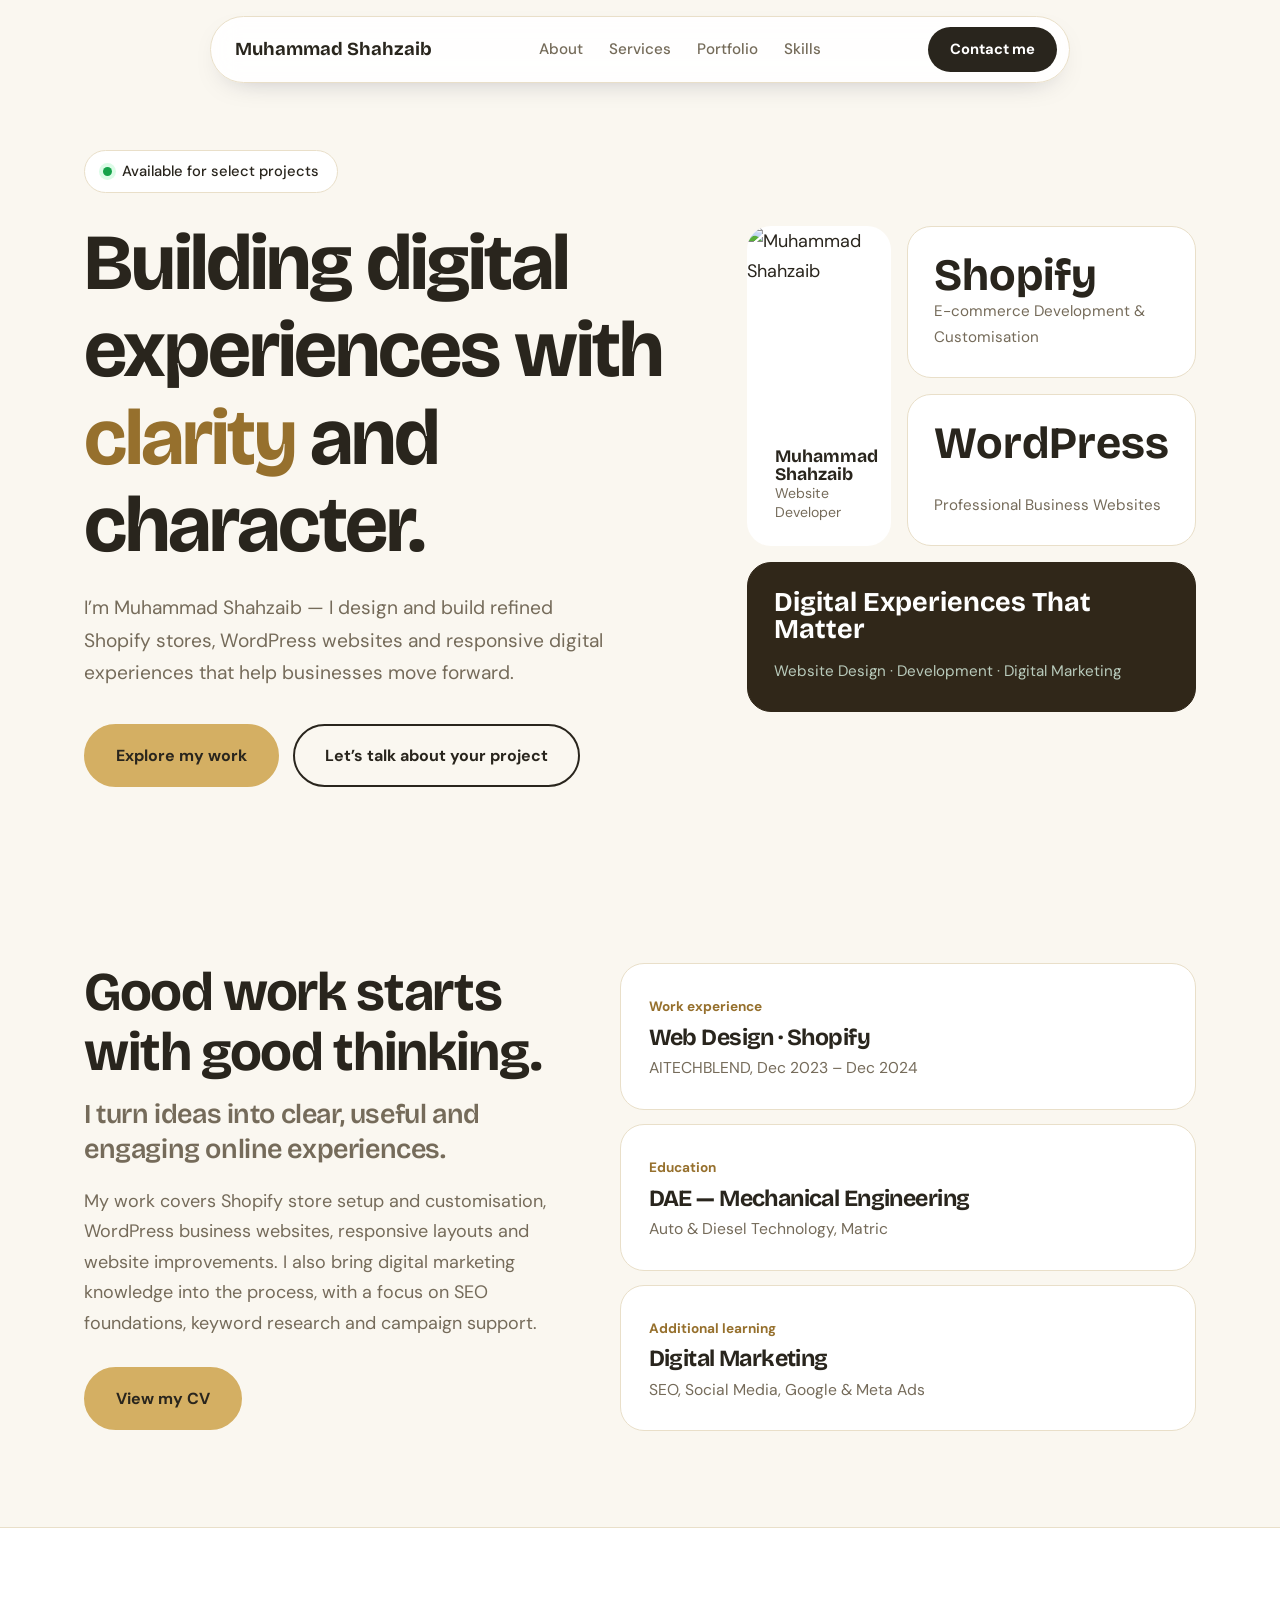
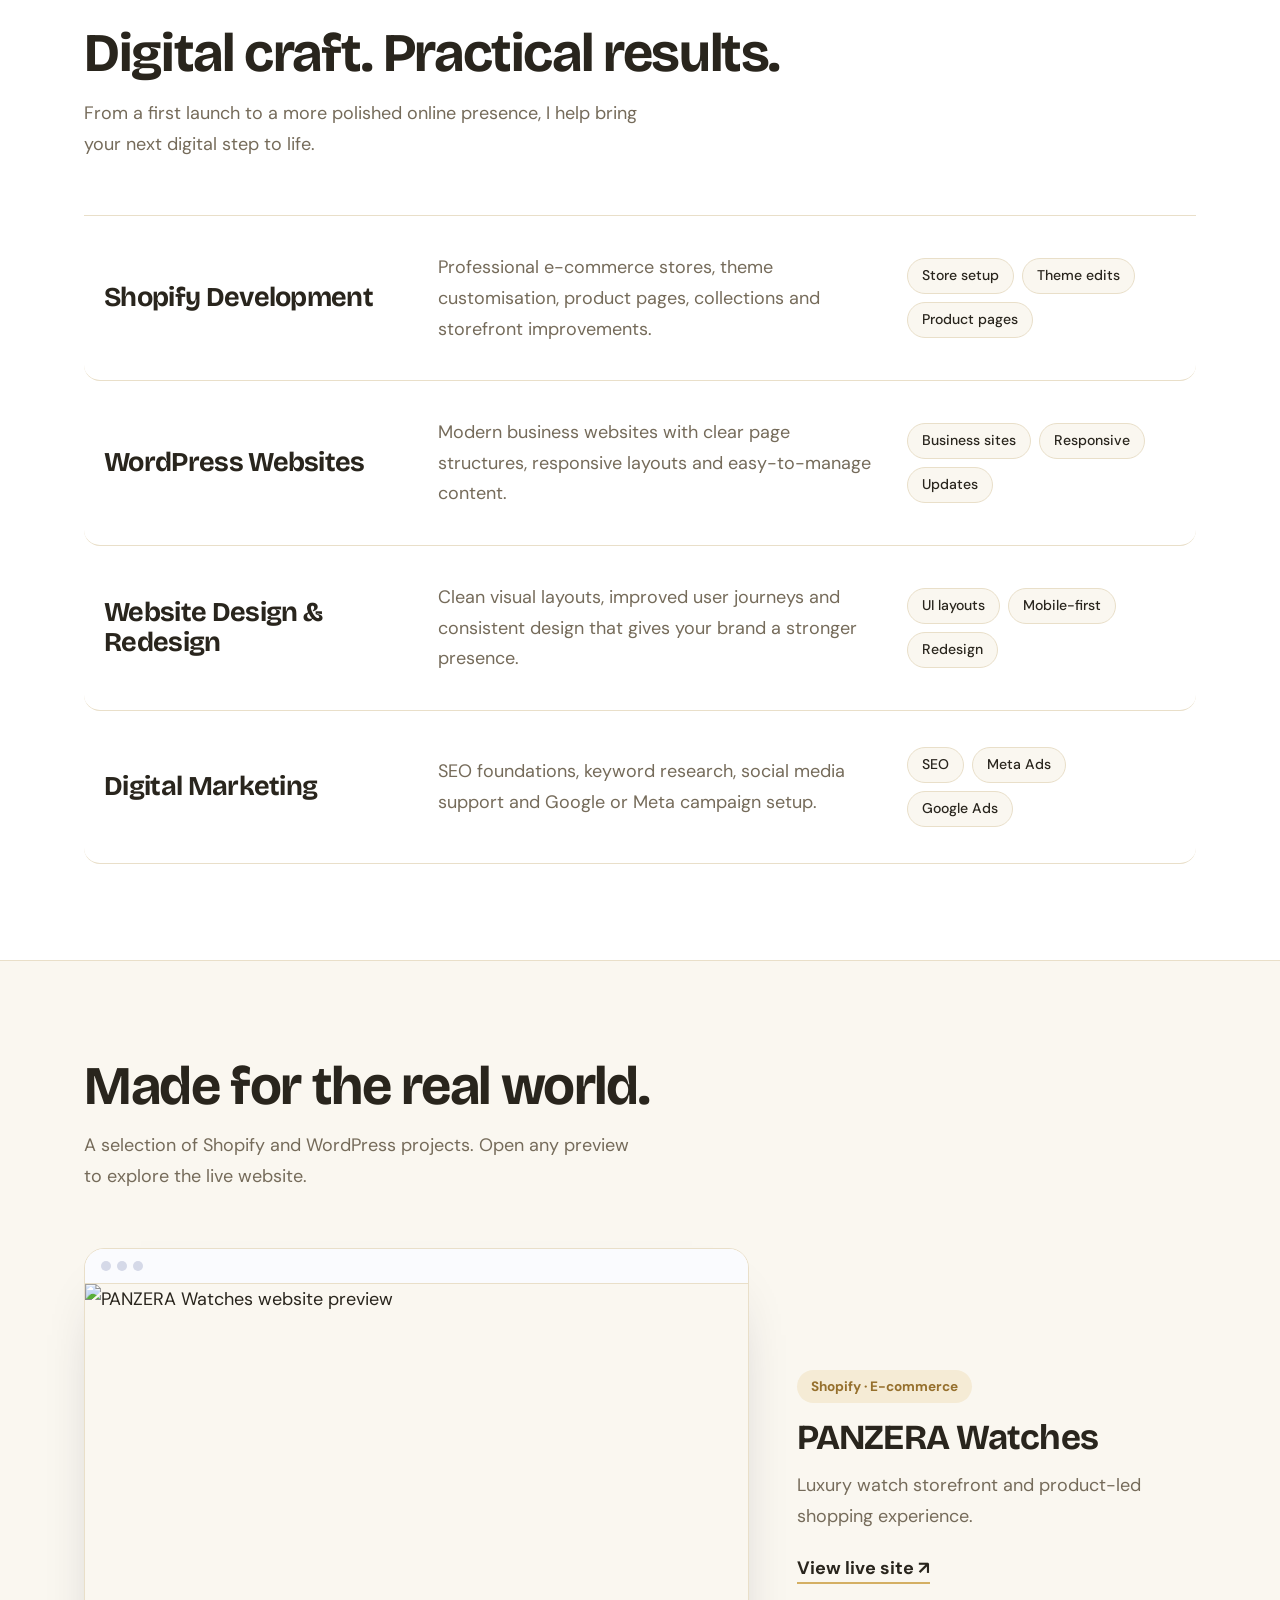
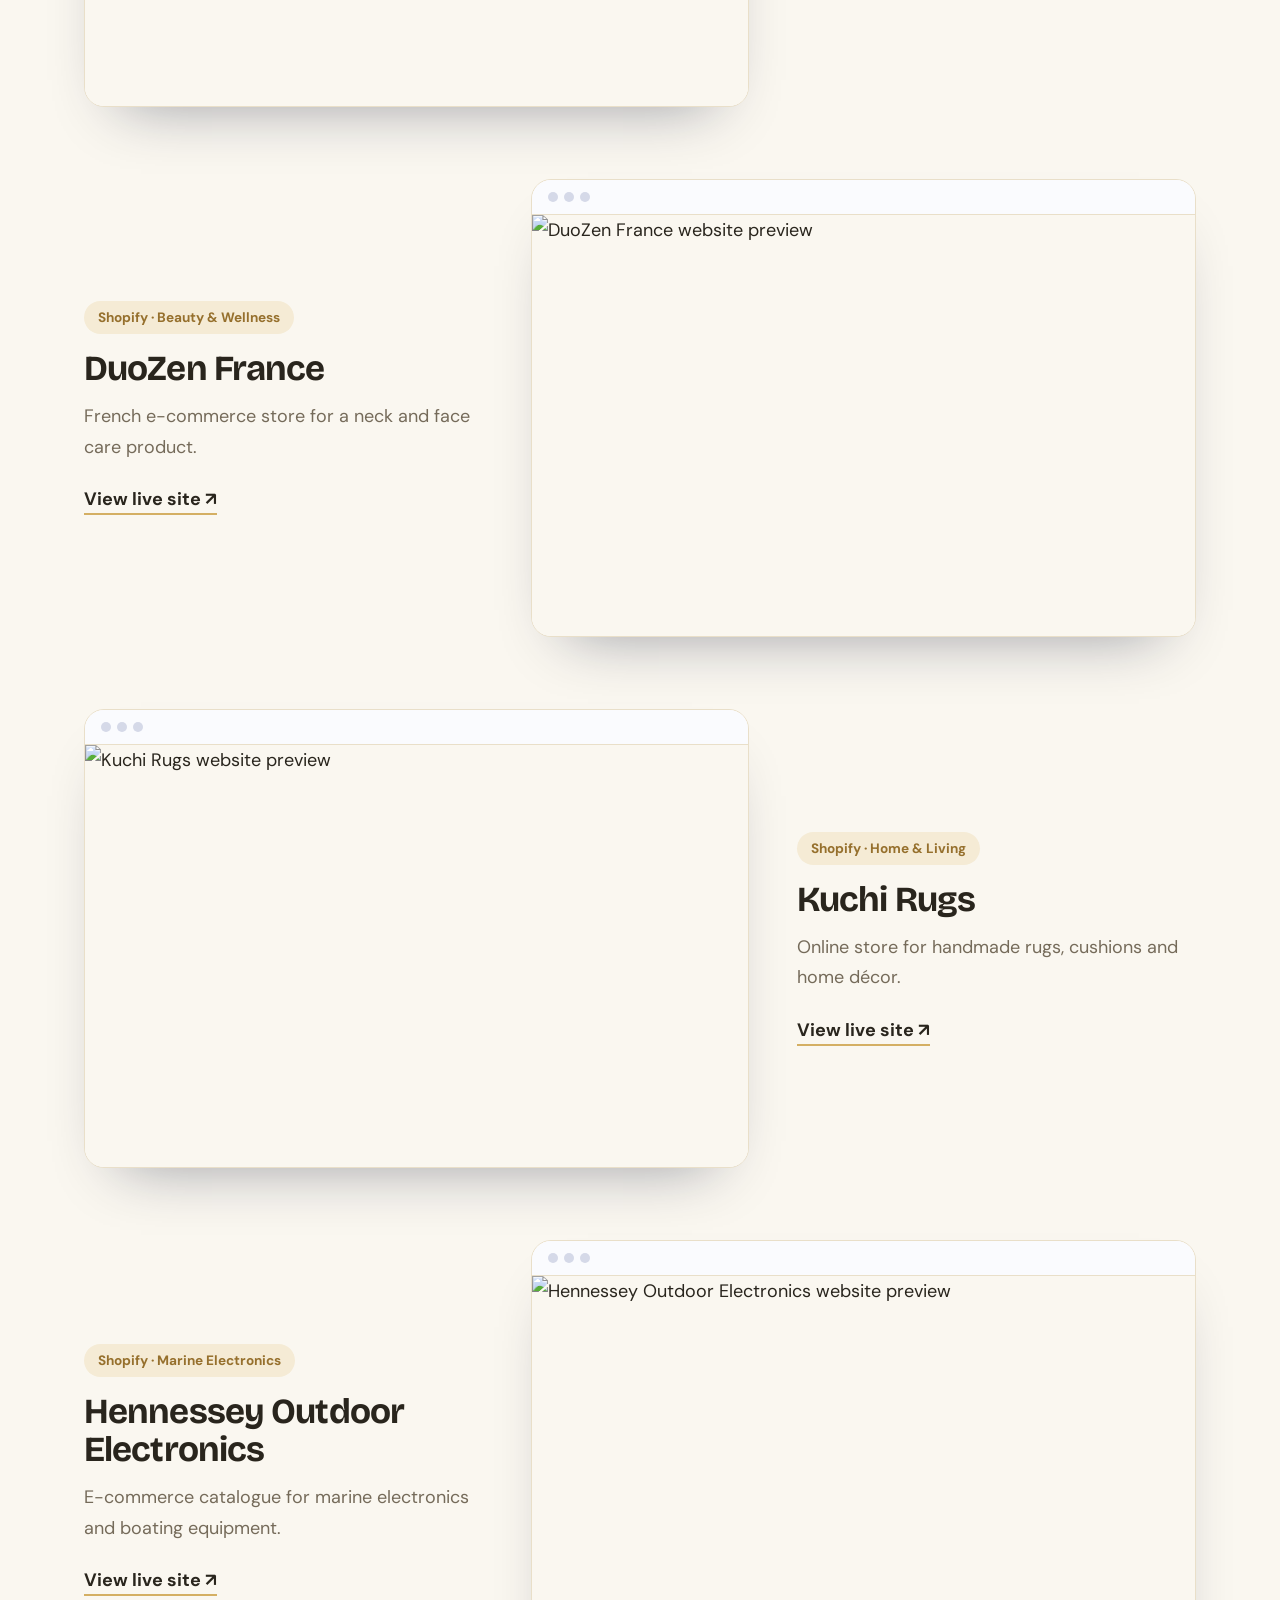
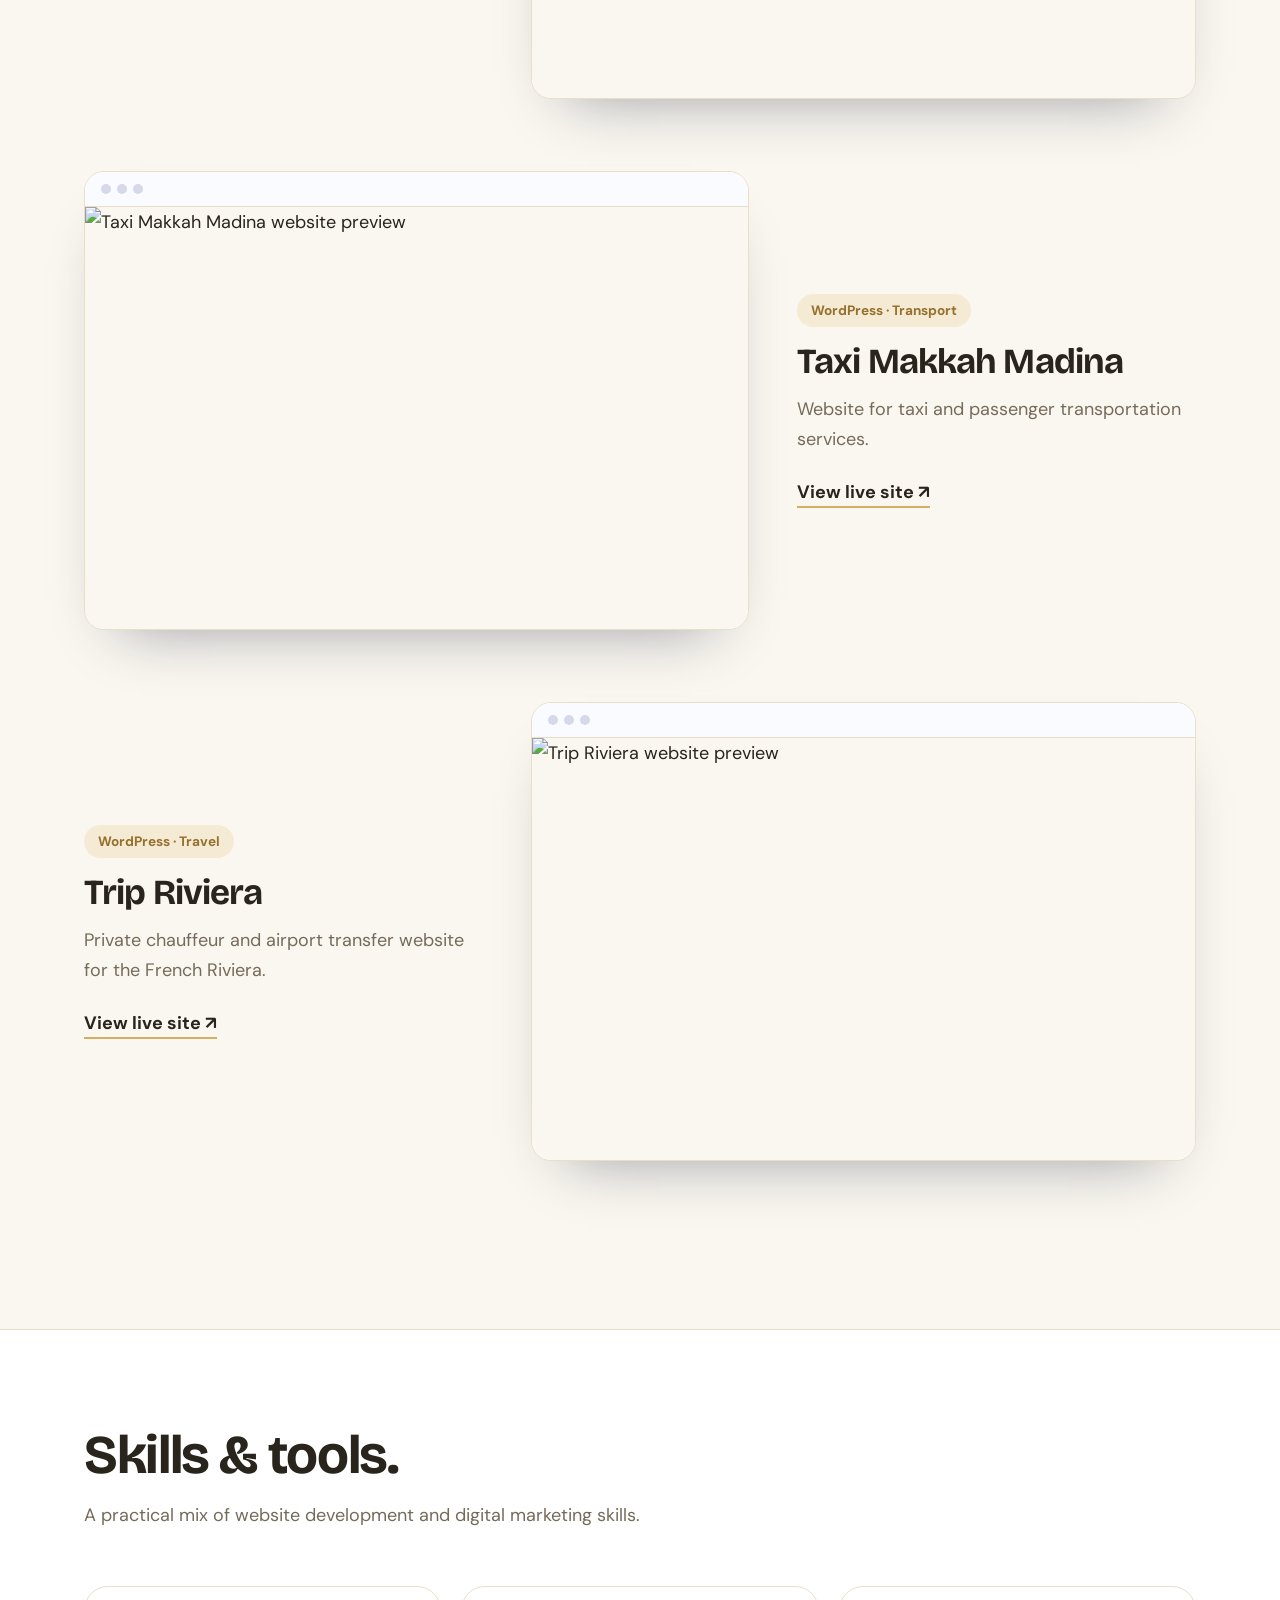
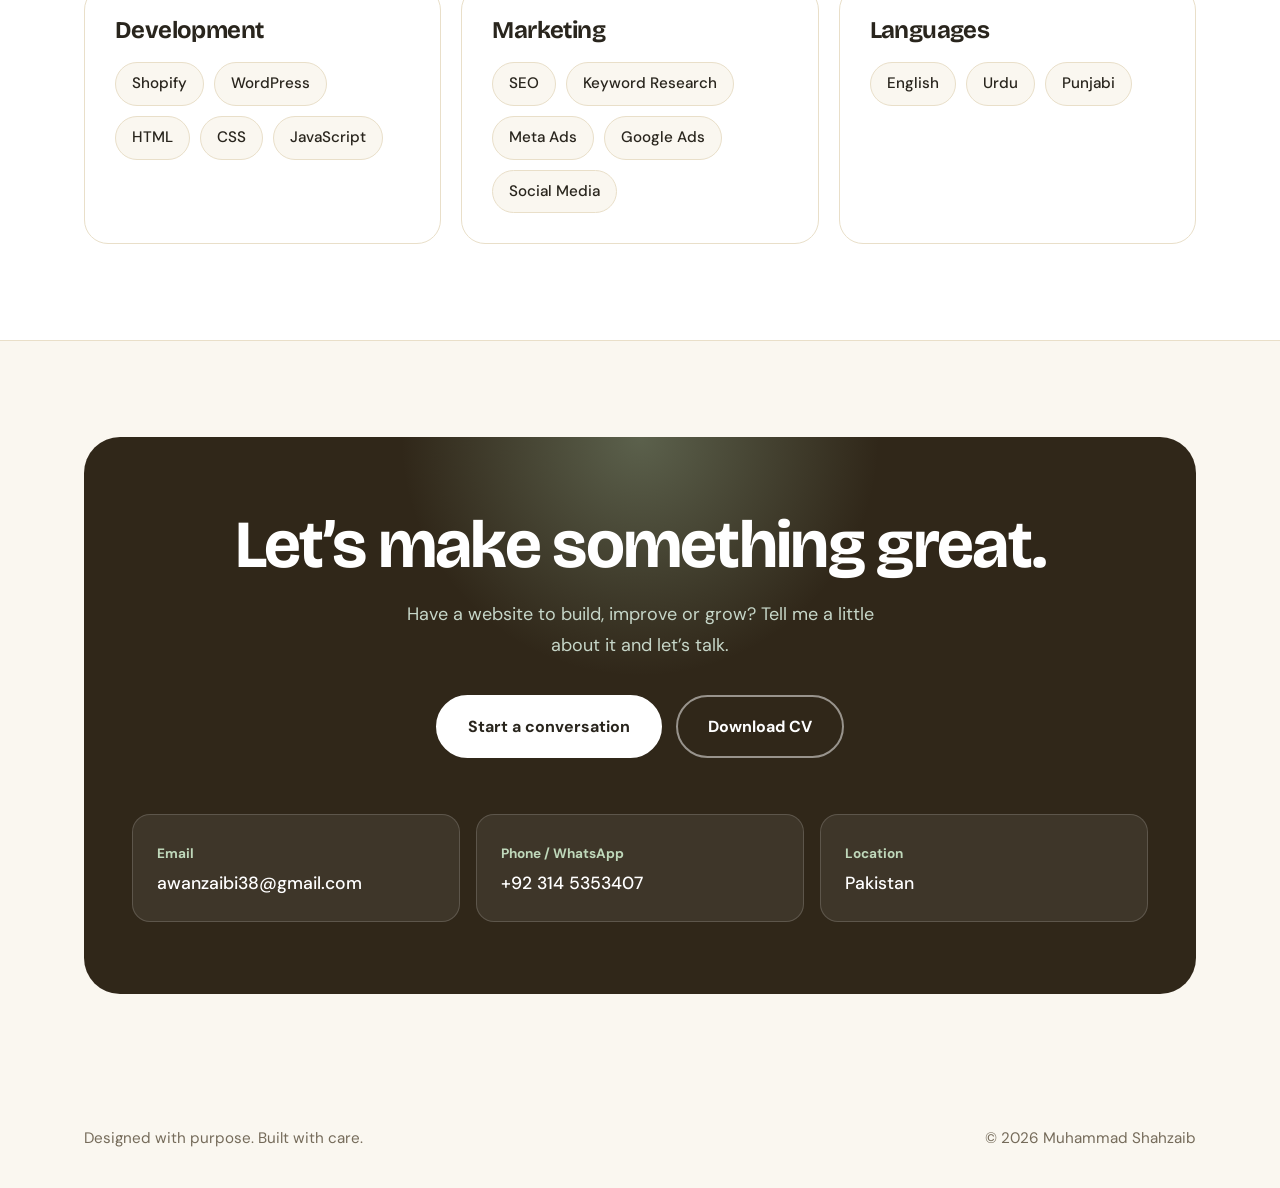
==== index.html @ 4f821adf "Update index.html" ====
<!DOCTYPE html>
<html lang="en">
<head>
<meta charset="utf-8">
<meta name="viewport" content="width=device-width, initial-scale=1">
<title>Muhammad Shahzaib | Website Developer &amp; Shopify Specialist</title>
<meta name="description" content="Muhammad Shahzaib — Website Developer specialising in Shopify, WordPress and digital experiences.">
<meta name="theme-color" content="#F2F5EF">
<link rel="preconnect" href="https://fonts.googleapis.com">
<link rel="preconnect" href="https://fonts.gstatic.com" crossorigin>
<link href="https://fonts.googleapis.com/css2?family=Bricolage+Grotesque:opsz,wght@12..96,500;12..96,600;12..96,700&family=DM+Sans:wght@400;500;700&display=swap" rel="stylesheet">
<style>
:root{
  --bg:#FAF7F0;
  --card:#FFFFFF;
  --ink:#29251D;
  --muted:#756B5A;
  --line:#E9DFC9;
  --accent:#D4AF63;
  --accent-ink:#96702D;
  --accent-soft:#F5EBD5;
  --dark:#302719;
  --head:'Bricolage Grotesque',system-ui,sans-serif;
  --body:'DM Sans',system-ui,-apple-system,'Segoe UI',sans-serif;
  --r:24px;
}
*{box-sizing:border-box;margin:0;padding:0}
html{scroll-behavior:smooth;scroll-padding-top:96px}
body{background:var(--bg);color:var(--ink);font-family:var(--body);font-size:18px;line-height:1.7;-webkit-font-smoothing:antialiased}
a{color:inherit;text-decoration:none}
ul{list-style:none}
:focus-visible{outline:3px solid var(--accent-ink);outline-offset:3px;border-radius:6px}
.wrap{max-width:1160px;margin:0 auto;padding:0 24px}
h1,h2,h3{font-family:var(--head);line-height:1.1;letter-spacing:-.025em;font-weight:700}
section{padding:96px 0}
.title{font-size:clamp(2.2rem,4.5vw,3.4rem);margin-bottom:14px}
.intro{color:var(--muted);max-width:560px;margin-bottom:56px}

/* floating nav */
header{position:fixed;top:16px;left:0;right:0;z-index:50;pointer-events:none}
nav{pointer-events:auto;max-width:860px;margin:0 auto 0;display:flex;align-items:center;justify-content:space-between;gap:16px;background:rgba(255,255,255,.88);backdrop-filter:blur(14px);border:1px solid var(--line);border-radius:99px;padding:10px 12px 10px 24px;box-shadow:0 10px 30px -18px rgba(14,19,48,.35);width:calc(100% - 32px)}
.logo{font-family:var(--head);font-weight:700;font-size:1.15rem}
.nl{display:flex;gap:26px;font-size:.95rem;font-weight:500;color:var(--muted)}
.nl a:hover{color:var(--accent-ink)}
.nb{background:var(--ink);color:#fff;padding:10px 22px;border-radius:99px;font-size:.92rem;font-weight:700;white-space:nowrap}
.nb:hover{background:var(--accent);color:var(--ink)}
@media(max-width:720px){.nl{display:none}}

/* buttons */
.btn{display:inline-block;padding:16px 30px;border-radius:99px;font-weight:700;font-size:1rem;transition:.25s;border:2px solid var(--ink)}
.btn.p{background:var(--accent);border-color:var(--accent);color:var(--ink)}
.btn.p:hover{background:var(--ink);border-color:var(--ink);color:#fff}
.btn.o:hover{background:var(--ink);color:#fff}
.btn.w{background:#fff;border-color:#fff;color:var(--ink)}
.btn.w:hover{background:var(--accent);border-color:var(--accent);color:var(--ink)}
.btn.ow{border-color:rgba(255,255,255,.5);color:#fff}
.btn.ow:hover{background:#fff;color:var(--ink)}
.row{display:flex;gap:14px;flex-wrap:wrap}

/* hero */
.hero{padding:150px 0 80px}
.hg{display:grid;grid-template-columns:1.15fr .85fr;gap:56px;align-items:center}
.badge{display:inline-flex;align-items:center;gap:10px;background:var(--card);border:1px solid var(--line);border-radius:99px;padding:8px 18px;font-size:.92rem;font-weight:500;margin-bottom:26px}
.badge i{width:9px;height:9px;border-radius:50%;background:#16A34A;box-shadow:0 0 0 4px #DCFCE7}
h1{font-size:clamp(2.8rem,6.2vw,5rem);margin-bottom:24px}
h1 span{color:var(--accent-ink)}
.lead{font-size:1.2rem;color:var(--muted);max-width:540px;margin-bottom:34px}
.bento{display:grid;grid-template-columns:1fr 1fr;grid-auto-rows:minmax(150px,auto);gap:16px}
.tile{border-radius:var(--r);padding:26px;display:flex;flex-direction:column;justify-content:space-between;background:var(--card);border:1px solid var(--line)}
.tile b{font-family:var(--head);font-size:2.8rem;line-height:1}
.tile span{font-size:.95rem;color:var(--muted)}
.tile.a{grid-row:span 2;padding:0;position:relative;overflow:hidden;border:0;min-height:320px}
.tile.a img{position:absolute;inset:0;width:100%;height:100%;object-fit:cover;object-position:50% 25%}
.tile.a figcaption{position:absolute;left:12px;right:12px;bottom:12px;background:rgba(255,255,255,.92);backdrop-filter:blur(8px);border-radius:16px;padding:12px 16px;font-size:.88rem;color:var(--muted);line-height:1.35}
.tile.a figcaption b{display:block;font-size:1.1rem;color:var(--ink)}
.tile.d{background:var(--dark);color:#fff;border-color:var(--dark)}
.tile.d span{color:#B9CBBC}
.tile.d b{font-size:1.7rem}
@media(max-width:920px){.hg{grid-template-columns:1fr}}

/* about */
.ag{display:grid;grid-template-columns:.9fr 1.1fr;gap:64px;align-items:start}
.ag .sticky{position:sticky;top:110px}
.big{font-family:var(--head);font-size:1.7rem;line-height:1.3;font-weight:600;letter-spacing:-.015em;margin-bottom:18px}
.ag p{color:var(--muted)}
.info{display:grid;gap:14px}
.ic{background:var(--card);border:1px solid var(--line);border-radius:var(--r);padding:26px 28px}
.ic small{font-weight:700;color:var(--accent-ink);font-size:.85rem}
.ic h3{font-size:1.45rem;margin:4px 0 2px}
.ic span{color:var(--muted);font-size:.98rem}
@media(max-width:900px){.ag{grid-template-columns:1fr;gap:36px}.ag .sticky{position:static}}

/* services */
.svcs{background:var(--card);border-block:1px solid var(--line)}
.sl{border-top:1px solid var(--line)}
.sr{display:grid;grid-template-columns:.9fr 1.3fr .8fr;gap:32px;align-items:center;padding:36px 20px;border-bottom:1px solid var(--line);transition:background .25s;border-radius:16px}
.sr:hover{background:var(--accent-soft)}
.sr h3{font-size:1.7rem}
.sr p{color:var(--muted)}
.tags{display:flex;flex-wrap:wrap;gap:8px}
.tags li,.pills li{background:var(--bg);border:1px solid var(--line);border-radius:99px;padding:5px 14px;font-size:.88rem;font-weight:500}
.sr:hover .tags li{background:#fff}
@media(max-width:860px){.sr{grid-template-columns:1fr;gap:12px;padding:28px 12px}}

/* work */
.pj{display:grid;grid-template-columns:1.25fr .75fr;gap:48px;align-items:center;margin-bottom:72px}
.pj:nth-child(even){grid-template-columns:.75fr 1.25fr}
.pj:nth-child(even) .shot{order:2}
.shot{display:block;background:var(--card);border:1px solid var(--line);border-radius:20px;overflow:hidden;box-shadow:0 30px 60px -36px rgba(14,19,48,.45);transition:transform .35s}
.shot:hover{transform:translateY(-6px)}
.bar{display:flex;gap:6px;padding:12px 16px;border-bottom:1px solid var(--line);background:#FAFBFE}
.bar i{width:10px;height:10px;border-radius:50%;background:#D5D9E8}
.shot img{display:block;width:100%;aspect-ratio:11/7;object-fit:cover;background:var(--bg)}
.kind{display:inline-block;background:var(--accent-soft);color:var(--accent-ink);font-weight:700;font-size:.85rem;border-radius:99px;padding:5px 14px;margin-bottom:16px}
.pj h3{font-size:2.2rem;margin-bottom:12px}
.pj p{color:var(--muted);margin-bottom:22px}
.lnk{font-weight:700;border-bottom:2px solid var(--accent);padding-bottom:2px}
.lnk:hover{color:var(--accent-ink)}
@media(max-width:860px){.pj,.pj:nth-child(even){grid-template-columns:1fr;gap:24px;margin-bottom:56px}.pj:nth-child(even) .shot{order:0}}

/* toolkit */
.tk{display:grid;grid-template-columns:repeat(3,1fr);gap:20px}
.tb{background:var(--card);border:1px solid var(--line);border-radius:var(--r);padding:30px}
.tb h3{font-size:1.5rem;margin-bottom:18px}
.pills{display:flex;flex-wrap:wrap;gap:10px}
.pills li{font-size:.95rem;padding:8px 16px}
@media(max-width:820px){.tk{grid-template-columns:1fr}}

/* contact */
.ct{background:var(--dark);color:#fff;border-radius:36px;padding:72px 48px;text-align:center;position:relative;overflow:hidden}
.ct::before{content:"";position:absolute;width:520px;height:520px;border-radius:50%;background:radial-gradient(circle,rgba(157,184,153,.40),transparent 65%);top:-260px;left:50%;transform:translateX(-50%);pointer-events:none}
.ct>*{position:relative}
.ct h2{font-size:clamp(2.4rem,5.4vw,4.2rem);margin-bottom:16px}
.ct p{color:#C6D6C8;max-width:480px;margin:0 auto 34px}
.ct .row{justify-content:center}
.cg{display:grid;grid-template-columns:repeat(3,1fr);gap:16px;margin-top:56px;text-align:left}
.cb{background:rgba(255,255,255,.07);border:1px solid rgba(255,255,255,.16);border-radius:18px;padding:22px 24px}
a.cb:hover{background:rgba(255,255,255,.14)}
.cb small{color:#BFD8BA;font-weight:700;font-size:.85rem}
.cb div{font-size:1.1rem;font-weight:500;word-break:break-word;margin-top:2px}
@media(max-width:820px){.cg{grid-template-columns:1fr}.ct{padding:56px 24px}}
footer{padding:36px 0;color:var(--muted);font-size:.95rem}
footer .wrap{display:flex;justify-content:space-between;flex-wrap:wrap;gap:8px}
@media(prefers-reduced-motion:reduce){*{transition:none!important}html{scroll-behavior:auto}}
</style>
</head>
<body>

<header><nav>
  <a href="#home" class="logo">Muhammad Shahzaib</a>
  <div class="nl"><a href="#about">About</a><a href="#services">Services</a><a href="#work">Portfolio</a><a href="#toolkit">Skills</a></div>
  <a class="nb" href="#contact">Contact me</a>
</nav></header>

<main id="home">
<section class="hero"><div class="wrap"><div class="hg">
  <div>
    <div class="badge"><i></i>Available for select projects</div>
    <h1>Building digital experiences with <span>clarity</span> and character.</h1>
    <p class="lead">I’m Muhammad Shahzaib — I design and build refined Shopify stores, WordPress websites and responsive digital experiences that help businesses move forward.</p>
    <div class="row"><a class="btn p" href="#work">Explore my work</a><a class="btn o" href="#contact">Let’s talk about your project</a></div>
  </div>
  <div class="bento" aria-label="Professional profile">
  <figure class="tile a">
    <!-- Your profile photo -->
    <img alt="Muhammad Shahzaib" src="[data-uri]">
    <figcaption>
      <b>Muhammad Shahzaib</b>
      Website Developer
    </figcaption>
  </figure>

  <div class="tile">
    <b>Shopify</b>
    <span>E-commerce Development & Customisation</span>
  </div>

  <div class="tile">
    <b>WordPress</b>
    <span>Professional Business Websites</span>
  </div>

  <div class="tile d" style="grid-column:span 2">
    <b>Digital Experiences That Matter</b>
    <span>Website Design · Development · Digital Marketing</span>
  </div>
</div>
</div></div></section>

<section id="about"><div class="wrap"><div class="ag">
  <div class="sticky">
    <h2 class="title">Good work starts with good thinking.</h2>
    <p class="big">I turn ideas into clear, useful and engaging online experiences.</p>
    <p>My work covers Shopify store setup and customisation, WordPress business websites, responsive layouts and website improvements. I also bring digital marketing knowledge into the process, with a focus on SEO foundations, keyword research and campaign support.</p>
    <div class="row" style="margin-top:28px"><a class="btn p" href="assets/Shahzaib-CV.pdf">View my CV</a></div>
  </div>
  <div class="info">
    <div class="ic"><small>Work experience</small><h3>Web Design · Shopify</h3><span>AITECHBLEND, Dec 2023 – Dec 2024</span></div>
    <div class="ic"><small>Education</small><h3>DAE — Mechanical Engineering</h3><span>Auto &amp; Diesel Technology, Matric</span></div>
    <div class="ic"><small>Additional learning</small><h3>Digital Marketing</h3><span>SEO, Social Media, Google &amp; Meta Ads</span></div>
  </div>
</div></div></section>

<section id="services" class="svcs"><div class="wrap">
  <h2 class="title">Digital craft. Practical results.</h2>
  <p class="intro">From a first launch to a more polished online presence, I help bring your next digital step to life.</p>
  <div class="sl">
    <div class="sr"><h3>Shopify Development</h3><p>Professional e-commerce stores, theme customisation, product pages, collections and storefront improvements.</p><ul class="tags"><li>Store setup</li><li>Theme edits</li><li>Product pages</li></ul></div>
    <div class="sr"><h3>WordPress Websites</h3><p>Modern business websites with clear page structures, responsive layouts and easy-to-manage content.</p><ul class="tags"><li>Business sites</li><li>Responsive</li><li>Updates</li></ul></div>
    <div class="sr"><h3>Website Design &amp; Redesign</h3><p>Clean visual layouts, improved user journeys and consistent design that gives your brand a stronger presence.</p><ul class="tags"><li>UI layouts</li><li>Mobile-first</li><li>Redesign</li></ul></div>
    <div class="sr"><h3>Digital Marketing</h3><p>SEO foundations, keyword research, social media support and Google or Meta campaign setup.</p><ul class="tags"><li>SEO</li><li>Meta Ads</li><li>Google Ads</li></ul></div>
  </div>
</div></section>

<section id="work"><div class="wrap">
  <h2 class="title">Made for the real world.</h2>
  <p class="intro">A selection of Shopify and WordPress projects. Open any preview to explore the live website.</p>

  <article class="pj"><a class="shot" href="https://panzerawatches.com/" target="_blank" rel="noopener"><div class="bar"><i></i><i></i><i></i></div><img loading="lazy" alt="PANZERA Watches website preview" src="https://image.thum.io/get/width/1100/crop/700/noanimate/https://panzerawatches.com/"></a>
    <div><span class="kind">Shopify · E-commerce</span><h3>PANZERA Watches</h3><p>Luxury watch storefront and product-led shopping experience.</p><a class="lnk" href="https://panzerawatches.com/" target="_blank" rel="noopener">View live site ↗</a></div></article>

  <article class="pj"><a class="shot" href="https://duozen-france.com/" target="_blank" rel="noopener"><div class="bar"><i></i><i></i><i></i></div><img loading="lazy" alt="DuoZen France website preview" src="https://image.thum.io/get/width/1100/crop/700/noanimate/https://duozen-france.com/"></a>
    <div><span class="kind">Shopify · Beauty &amp; Wellness</span><h3>DuoZen France</h3><p>French e-commerce store for a neck and face care product.</p><a class="lnk" href="https://duozen-france.com/" target="_blank" rel="noopener">View live site ↗</a></div></article>

  <article class="pj"><a class="shot" href="https://www.kuchirugs.com.au/" target="_blank" rel="noopener"><div class="bar"><i></i><i></i><i></i></div><img loading="lazy" alt="Kuchi Rugs website preview" src="https://image.thum.io/get/width/1100/crop/700/noanimate/https://www.kuchirugs.com.au/"></a>
    <div><span class="kind">Shopify · Home &amp; Living</span><h3>Kuchi Rugs</h3><p>Online store for handmade rugs, cushions and home décor.</p><a class="lnk" href="https://www.kuchirugs.com.au/" target="_blank" rel="noopener">View live site ↗</a></div></article>

  <article class="pj"><a class="shot" href="https://hennesseyoutdoorelectronics.com/" target="_blank" rel="noopener"><div class="bar"><i></i><i></i><i></i></div><img loading="lazy" alt="Hennessey Outdoor Electronics website preview" src="https://image.thum.io/get/width/1100/crop/700/noanimate/https://hennesseyoutdoorelectronics.com/"></a>
    <div><span class="kind">Shopify · Marine Electronics</span><h3>Hennessey Outdoor Electronics</h3><p>E-commerce catalogue for marine electronics and boating equipment.</p><a class="lnk" href="https://hennesseyoutdoorelectronics.com/" target="_blank" rel="noopener">View live site ↗</a></div></article>

  <article class="pj"><a class="shot" href="https://taximakkahmadina.com/" target="_blank" rel="noopener"><div class="bar"><i></i><i></i><i></i></div><img loading="lazy" alt="Taxi Makkah Madina website preview" src="https://image.thum.io/get/width/1100/crop/700/noanimate/https://taximakkahmadina.com/"></a>
    <div><span class="kind">WordPress · Transport</span><h3>Taxi Makkah Madina</h3><p>Website for taxi and passenger transportation services.</p><a class="lnk" href="https://taximakkahmadina.com/" target="_blank" rel="noopener">View live site ↗</a></div></article>

  <article class="pj"><a class="shot" href="https://tripriviera.com/" target="_blank" rel="noopener"><div class="bar"><i></i><i></i><i></i></div><img loading="lazy" alt="Trip Riviera website preview" src="https://image.thum.io/get/width/1100/crop/700/noanimate/https://tripriviera.com/"></a>
    <div><span class="kind">WordPress · Travel</span><h3>Trip Riviera</h3><p>Private chauffeur and airport transfer website for the French Riviera.</p><a class="lnk" href="https://tripriviera.com/" target="_blank" rel="noopener">View live site ↗</a></div></article>
</div></section>

<section id="toolkit" class="svcs"><div class="wrap">
  <h2 class="title">Skills &amp; tools.</h2>
  <p class="intro">A practical mix of website development and digital marketing skills.</p>
  <div class="tk">
    <div class="tb"><h3>Development</h3><ul class="pills"><li>Shopify</li><li>WordPress</li><li>HTML</li><li>CSS</li><li>JavaScript</li></ul></div>
    <div class="tb"><h3>Marketing</h3><ul class="pills"><li>SEO</li><li>Keyword Research</li><li>Meta Ads</li><li>Google Ads</li><li>Social Media</li></ul></div>
    <div class="tb"><h3>Languages</h3><ul class="pills"><li>English</li><li>Urdu</li><li>Punjabi</li></ul></div>
  </div>
</div></section>

<section id="contact"><div class="wrap"><div class="ct">
  <h2>Let’s make something great.</h2>
  <p>Have a website to build, improve or grow? Tell me a little about it and let’s talk.</p>
  <div class="row"><a class="btn w" href="mailto:awanzaibi38@gmail.com?subject=Website%20Project%20Inquiry">Start a conversation</a><a class="btn ow" href="assets/Shahzaib-CV.pdf">Download CV</a></div>
  <div class="cg">
    <a class="cb" href="mailto:awanzaibi38@gmail.com"><small>Email</small><div>awanzaibi38@gmail.com</div></a>
    <a class="cb" href="https://wa.me/923145353407" target="_blank" rel="noopener"><small>Phone / WhatsApp</small><div>+92 314 5353407</div></a>
    <div class="cb"><small>Location</small><div>Pakistan</div></div>
  </div>
</div></div></section>
</main>

<footer><div class="wrap"><span>Designed with purpose. Built with care.</span><span>© <span id="y">2026</span> Muhammad Shahzaib</span></div></footer>
<script>document.getElementById('y').textContent=new Date().getFullYear();</script>
</body>
</html>
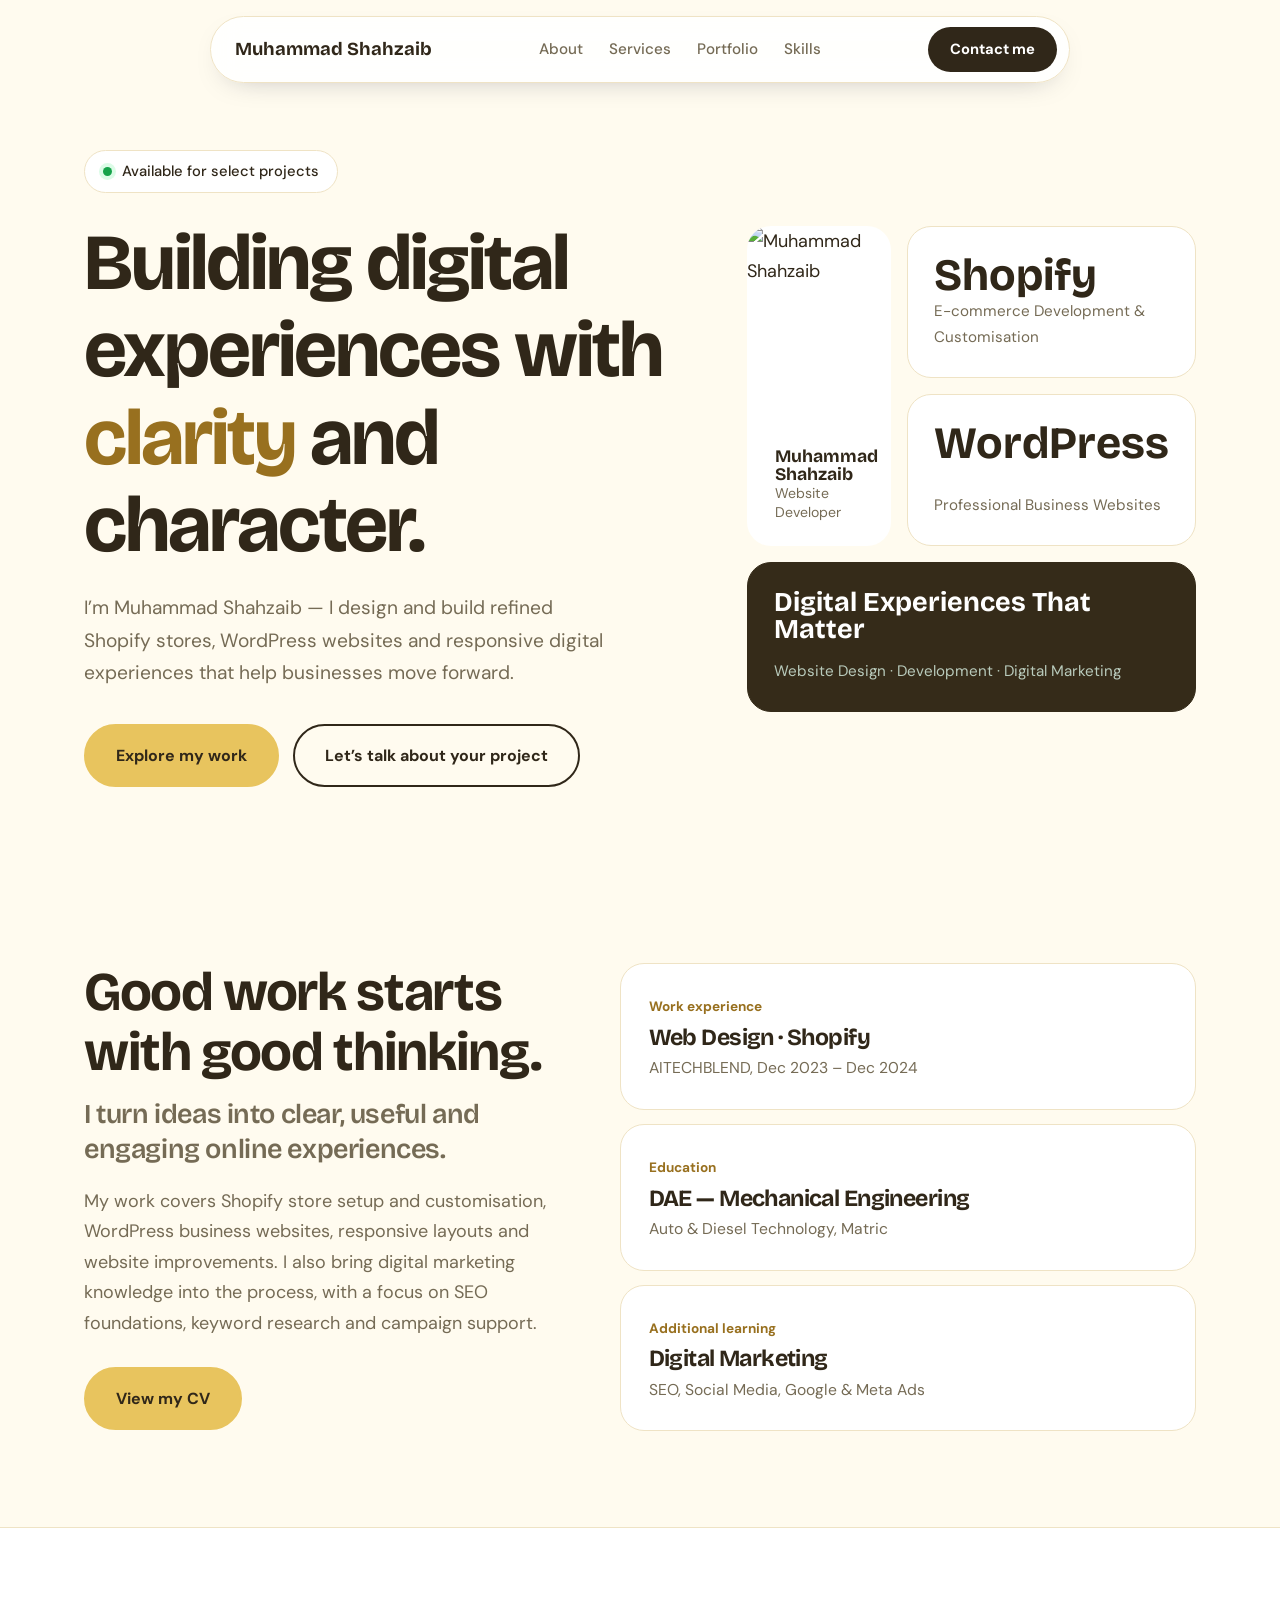
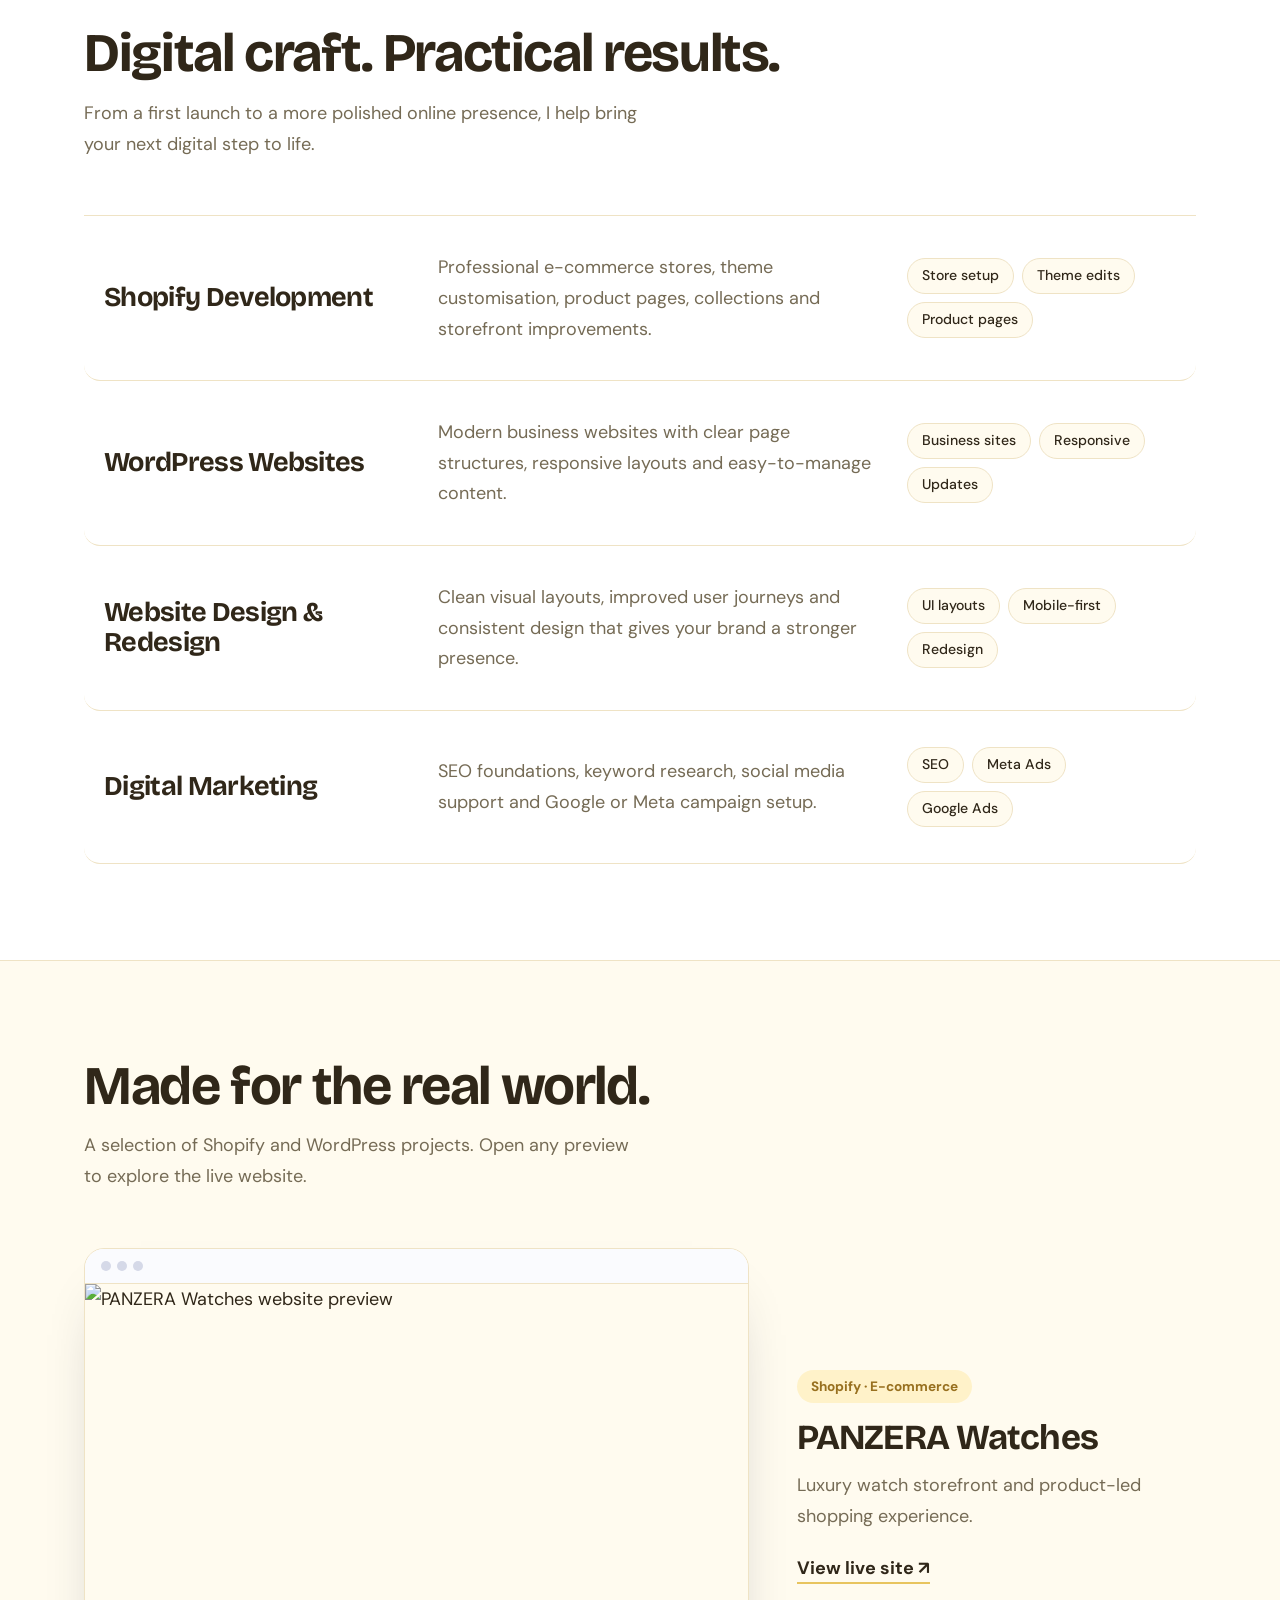
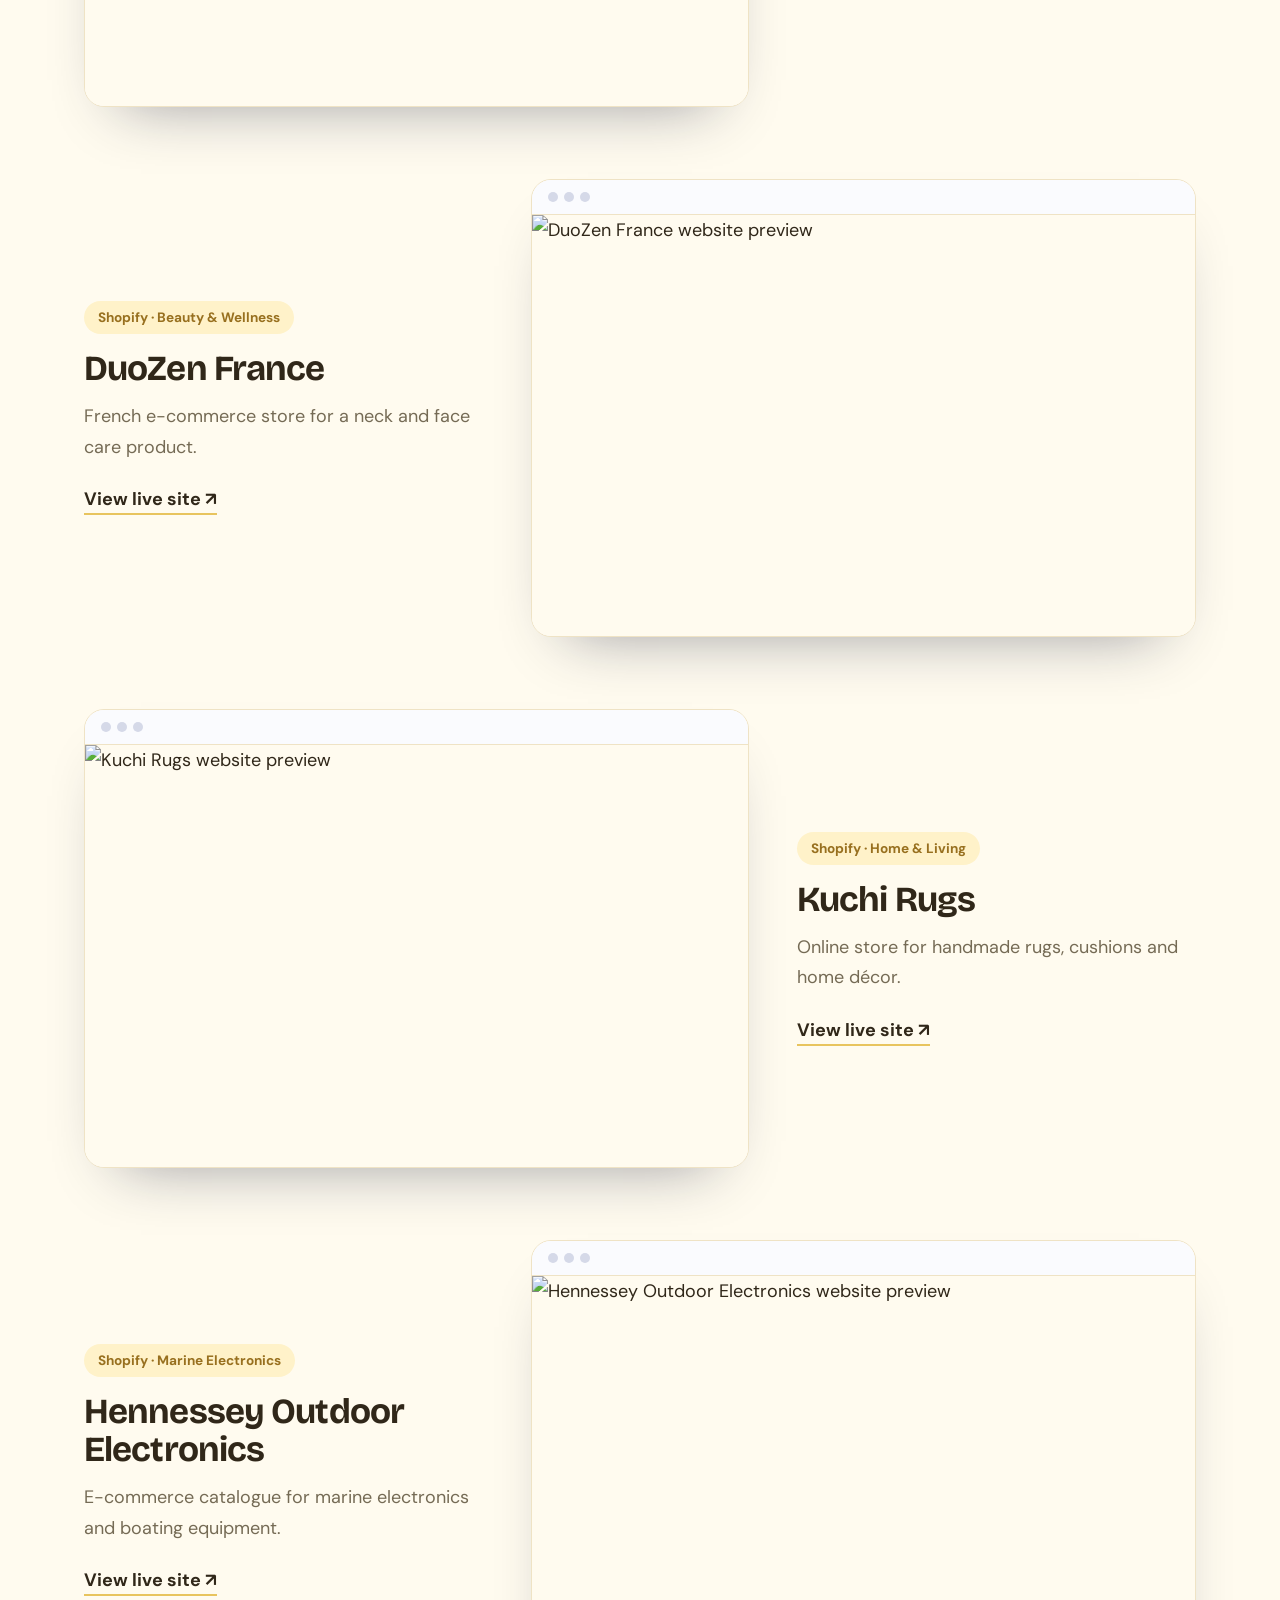
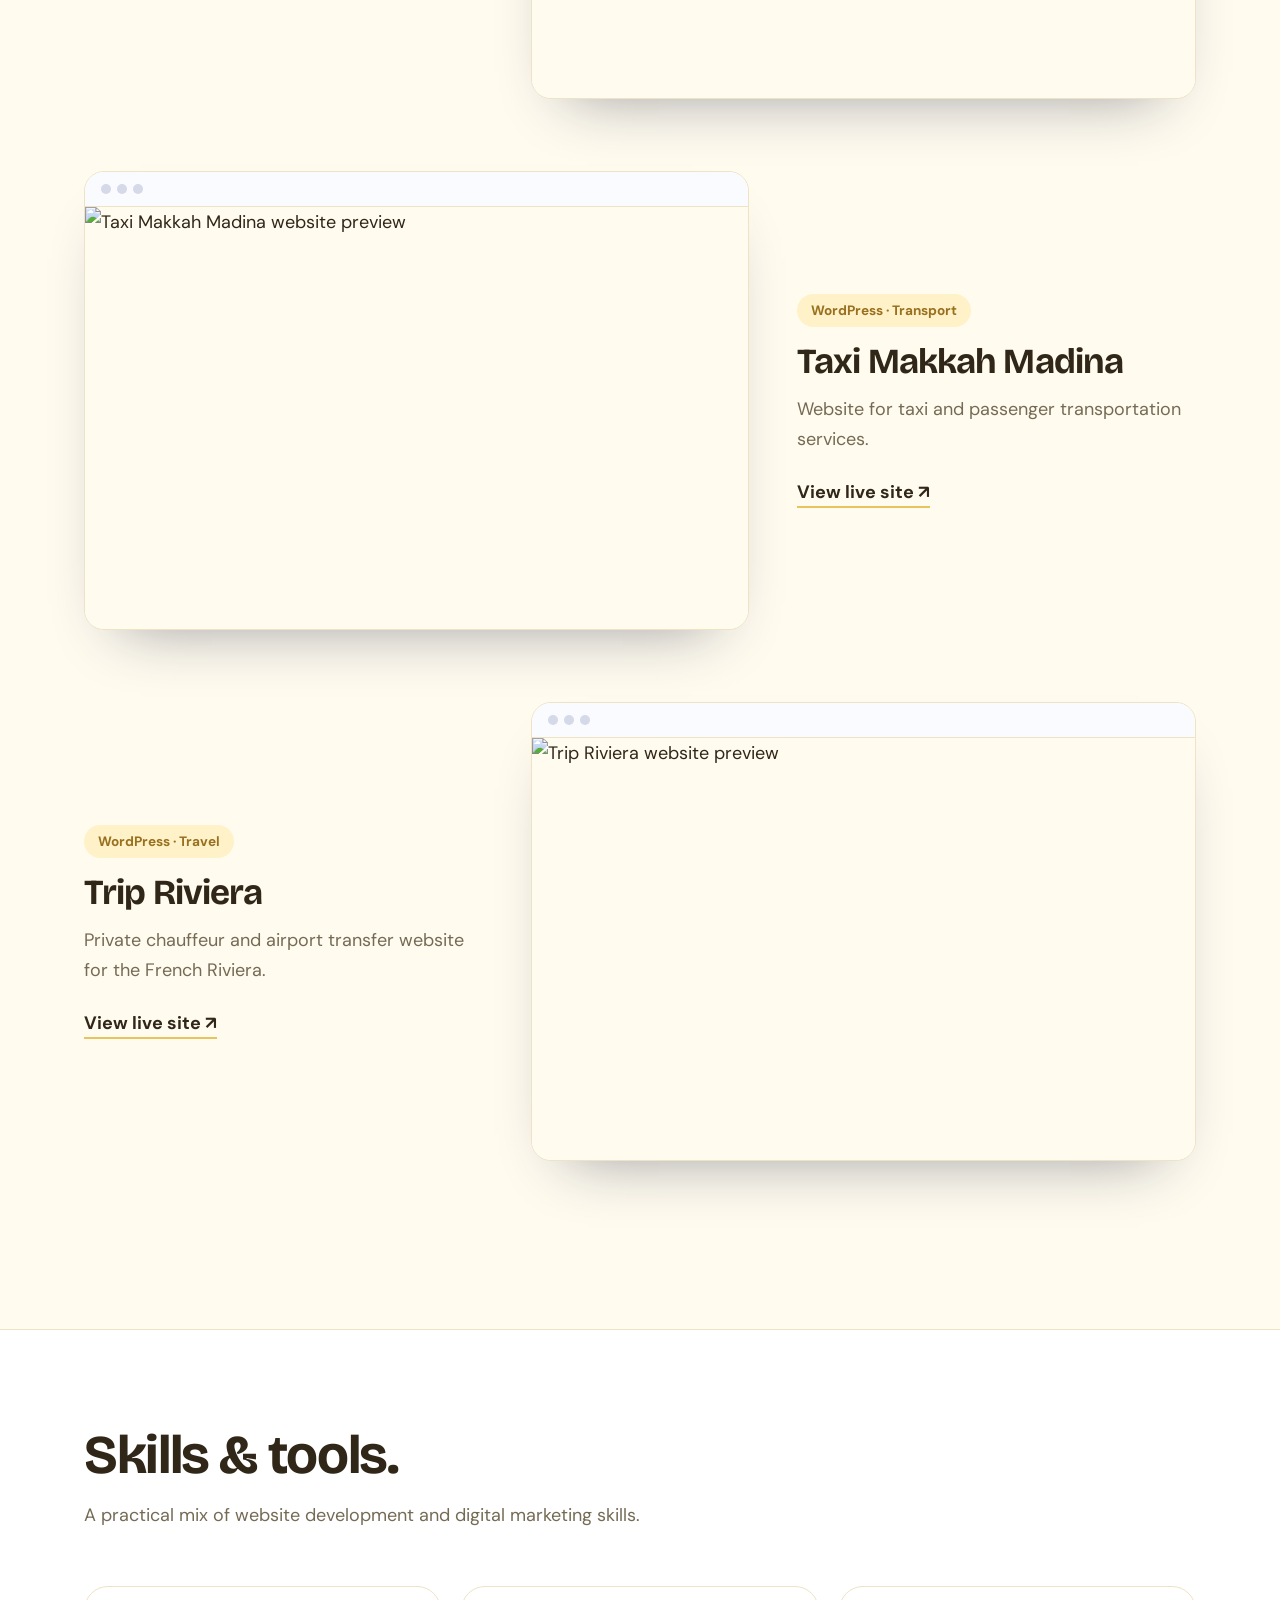
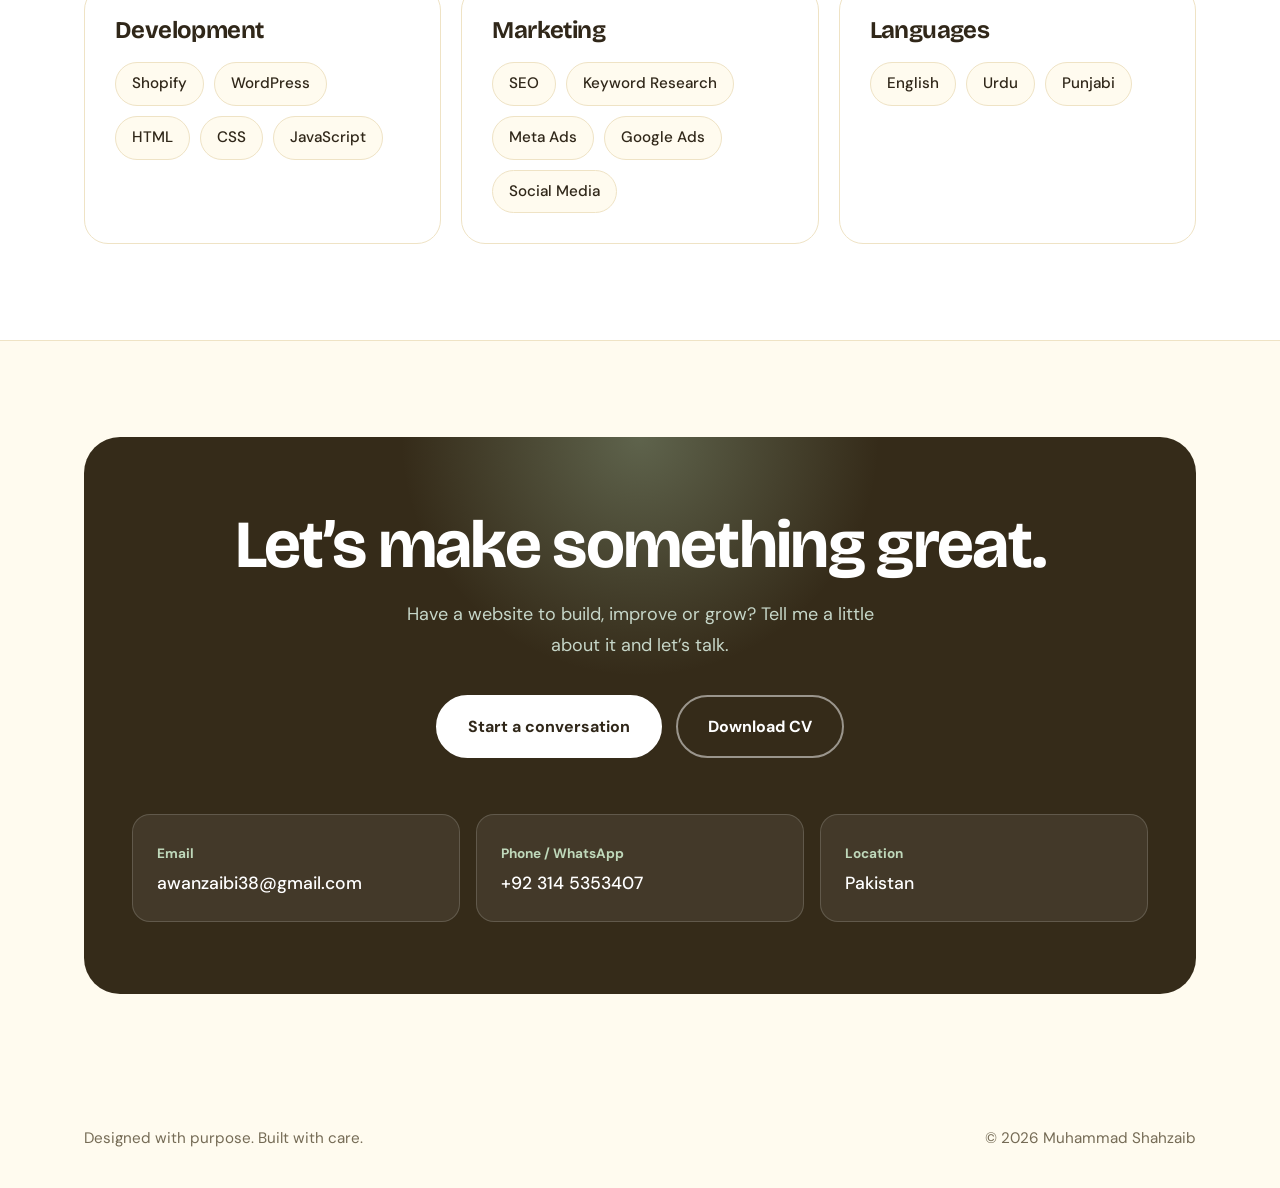
==== commit 465d4f76: "Update index.html" ====
--- a/index.html
+++ b/index.html
@@ -11,15 +11,15 @@
 <link href="https://fonts.googleapis.com/css2?family=Bricolage+Grotesque:opsz,wght@12..96,500;12..96,600;12..96,700&family=DM+Sans:wght@400;500;700&display=swap" rel="stylesheet">
 <style>
 :root{
-  --bg:#FAF7F0;
+  --bg:#FFFBEF;
   --card:#FFFFFF;
-  --ink:#29251D;
-  --muted:#756B5A;
-  --line:#E9DFC9;
-  --accent:#D4AF63;
-  --accent-ink:#96702D;
-  --accent-soft:#F5EBD5;
-  --dark:#302719;
+  --ink:#302719;
+  --muted:#756B55;
+  --line:#EFE3C5;
+  --accent:#E8C45E;
+  --accent-ink:#98701F;
+  --accent-soft:#FFF2C9;
+  --dark:#352B19;
   --head:'Bricolage Grotesque',system-ui,sans-serif;
   --body:'DM Sans',system-ui,-apple-system,'Segoe UI',sans-serif;
   --r:24px;
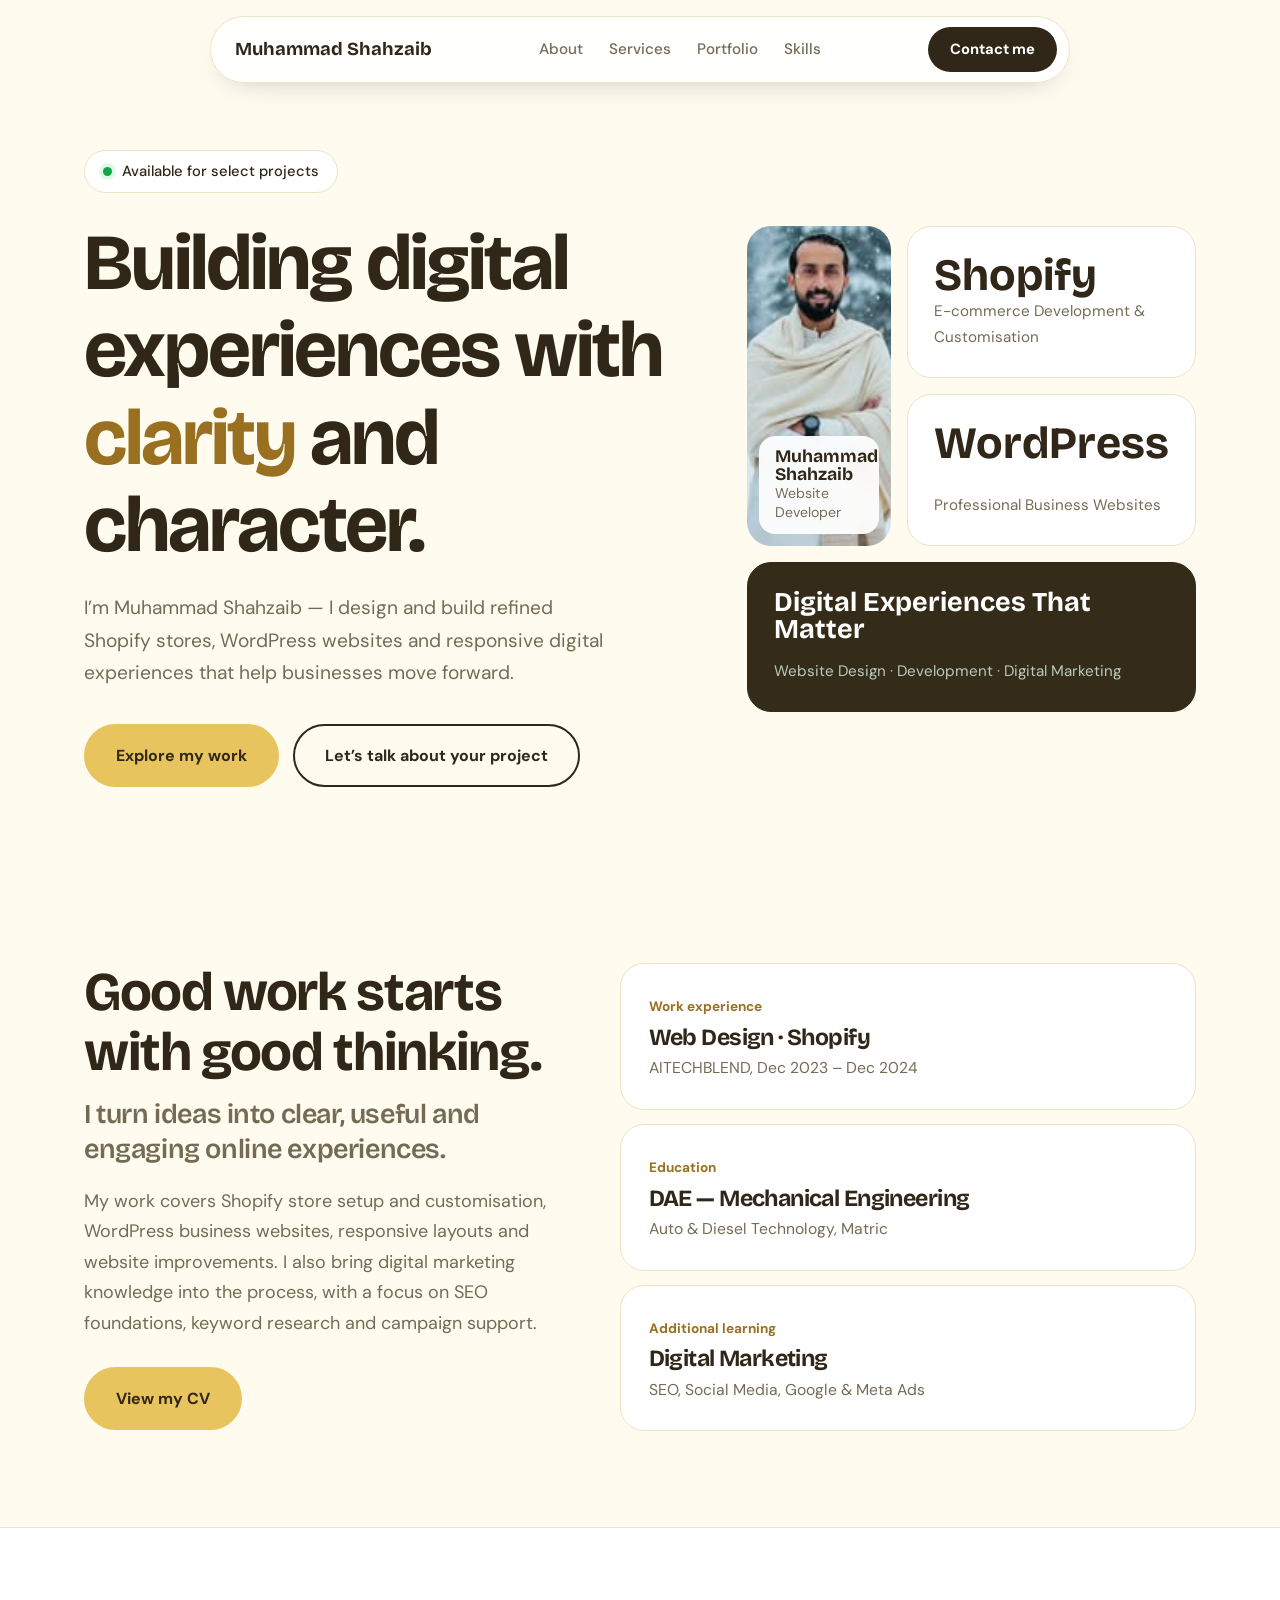
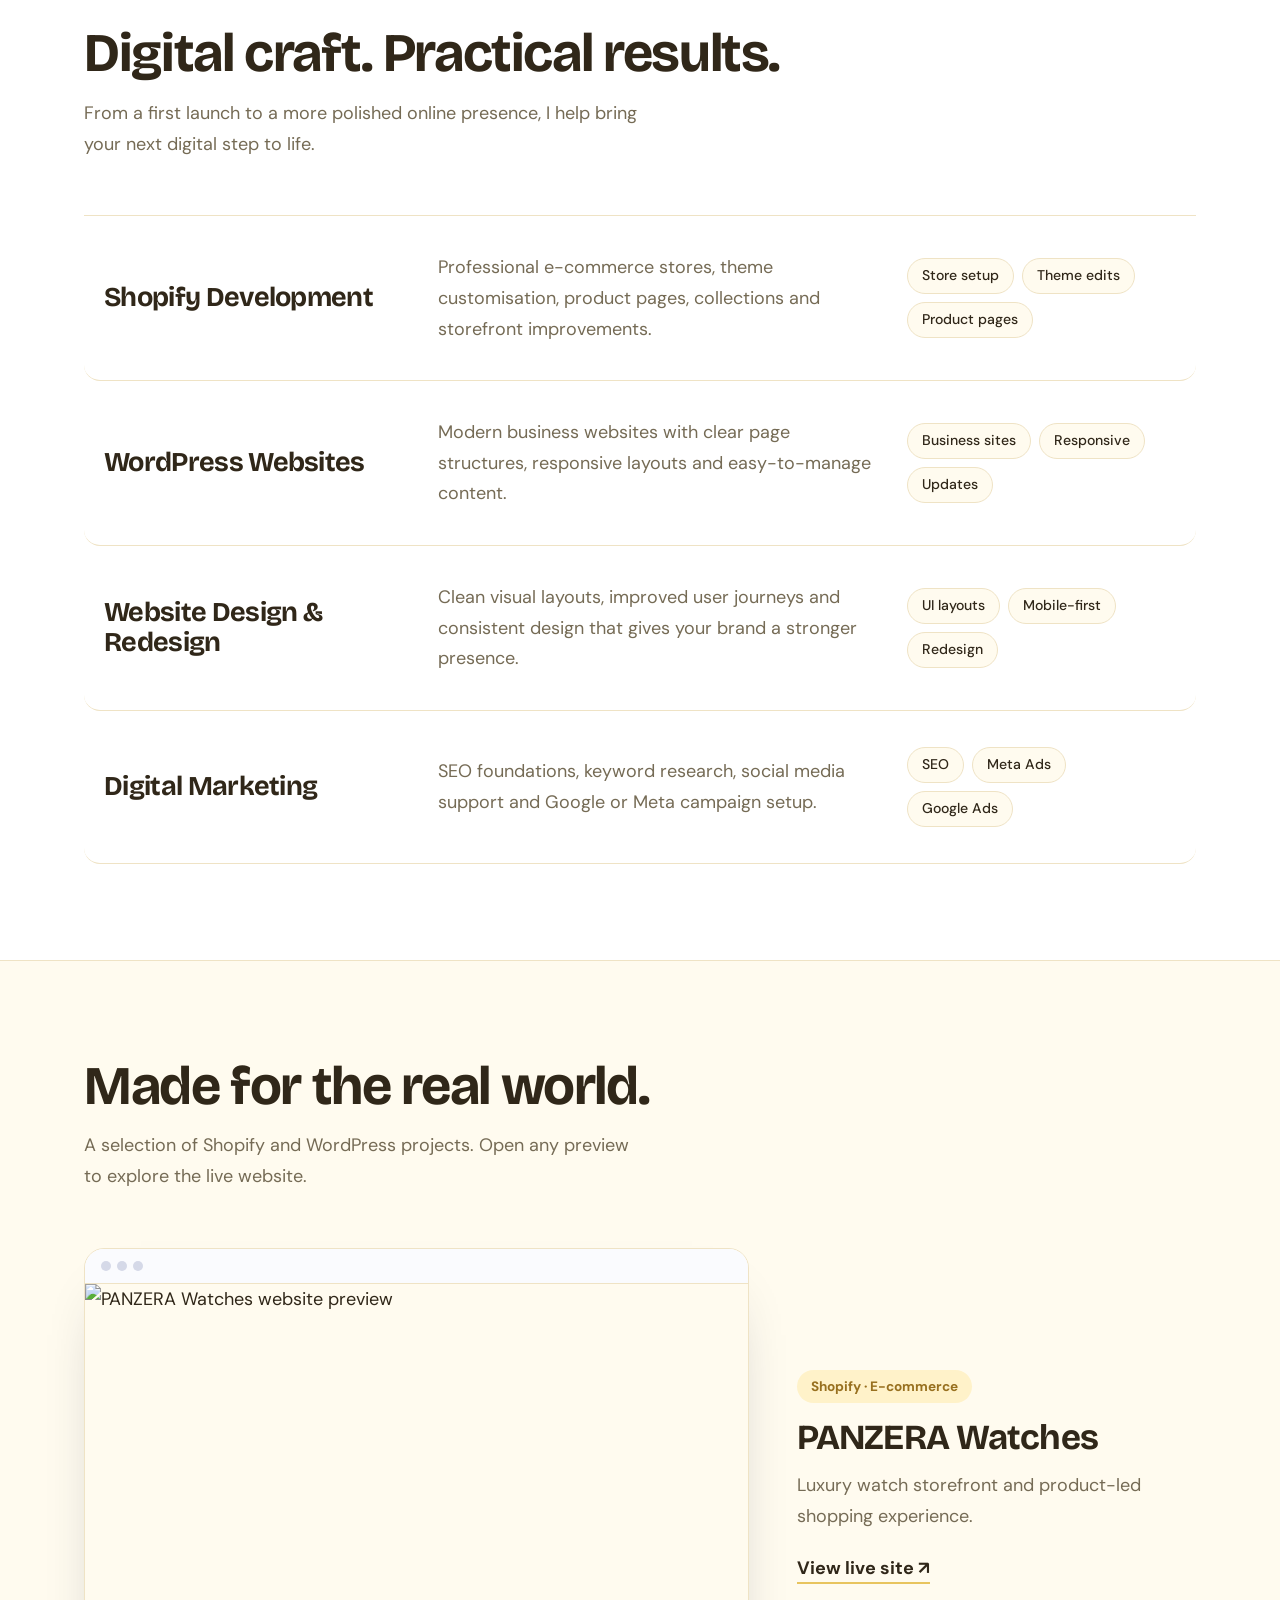
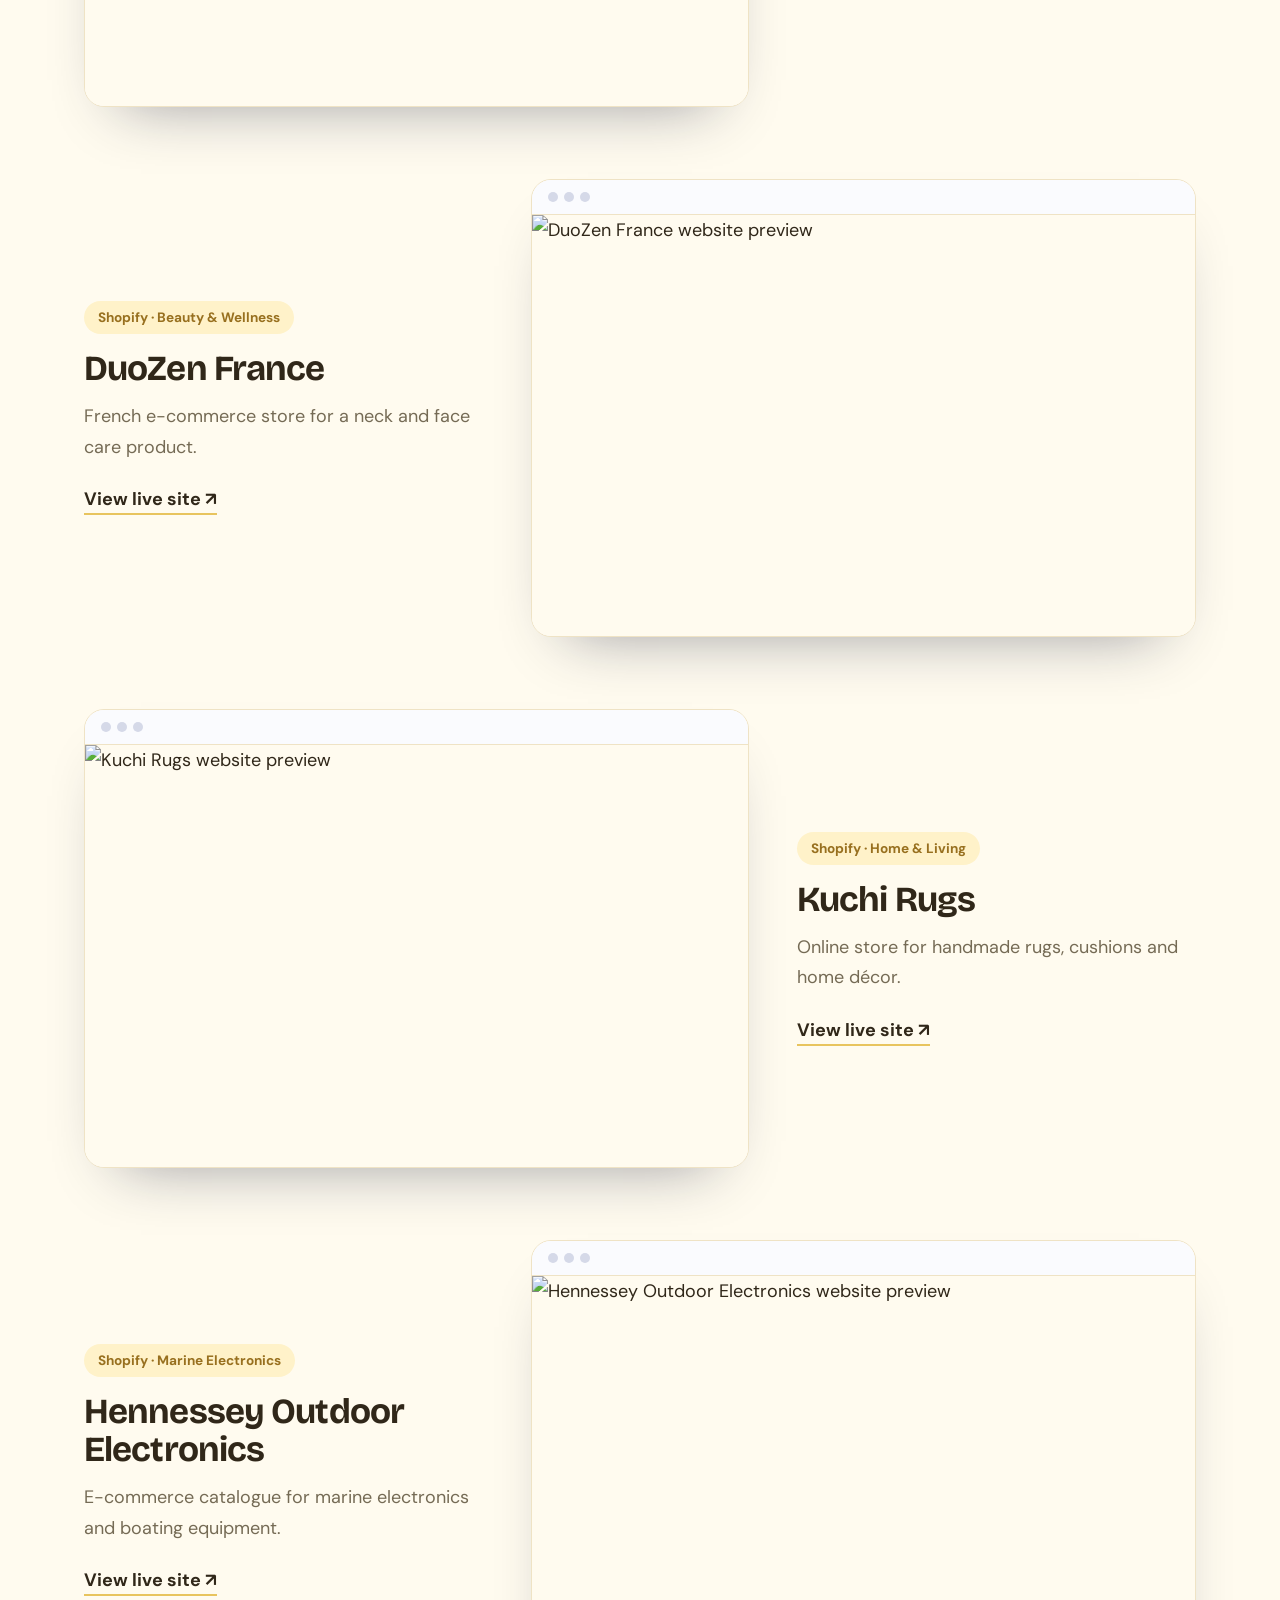
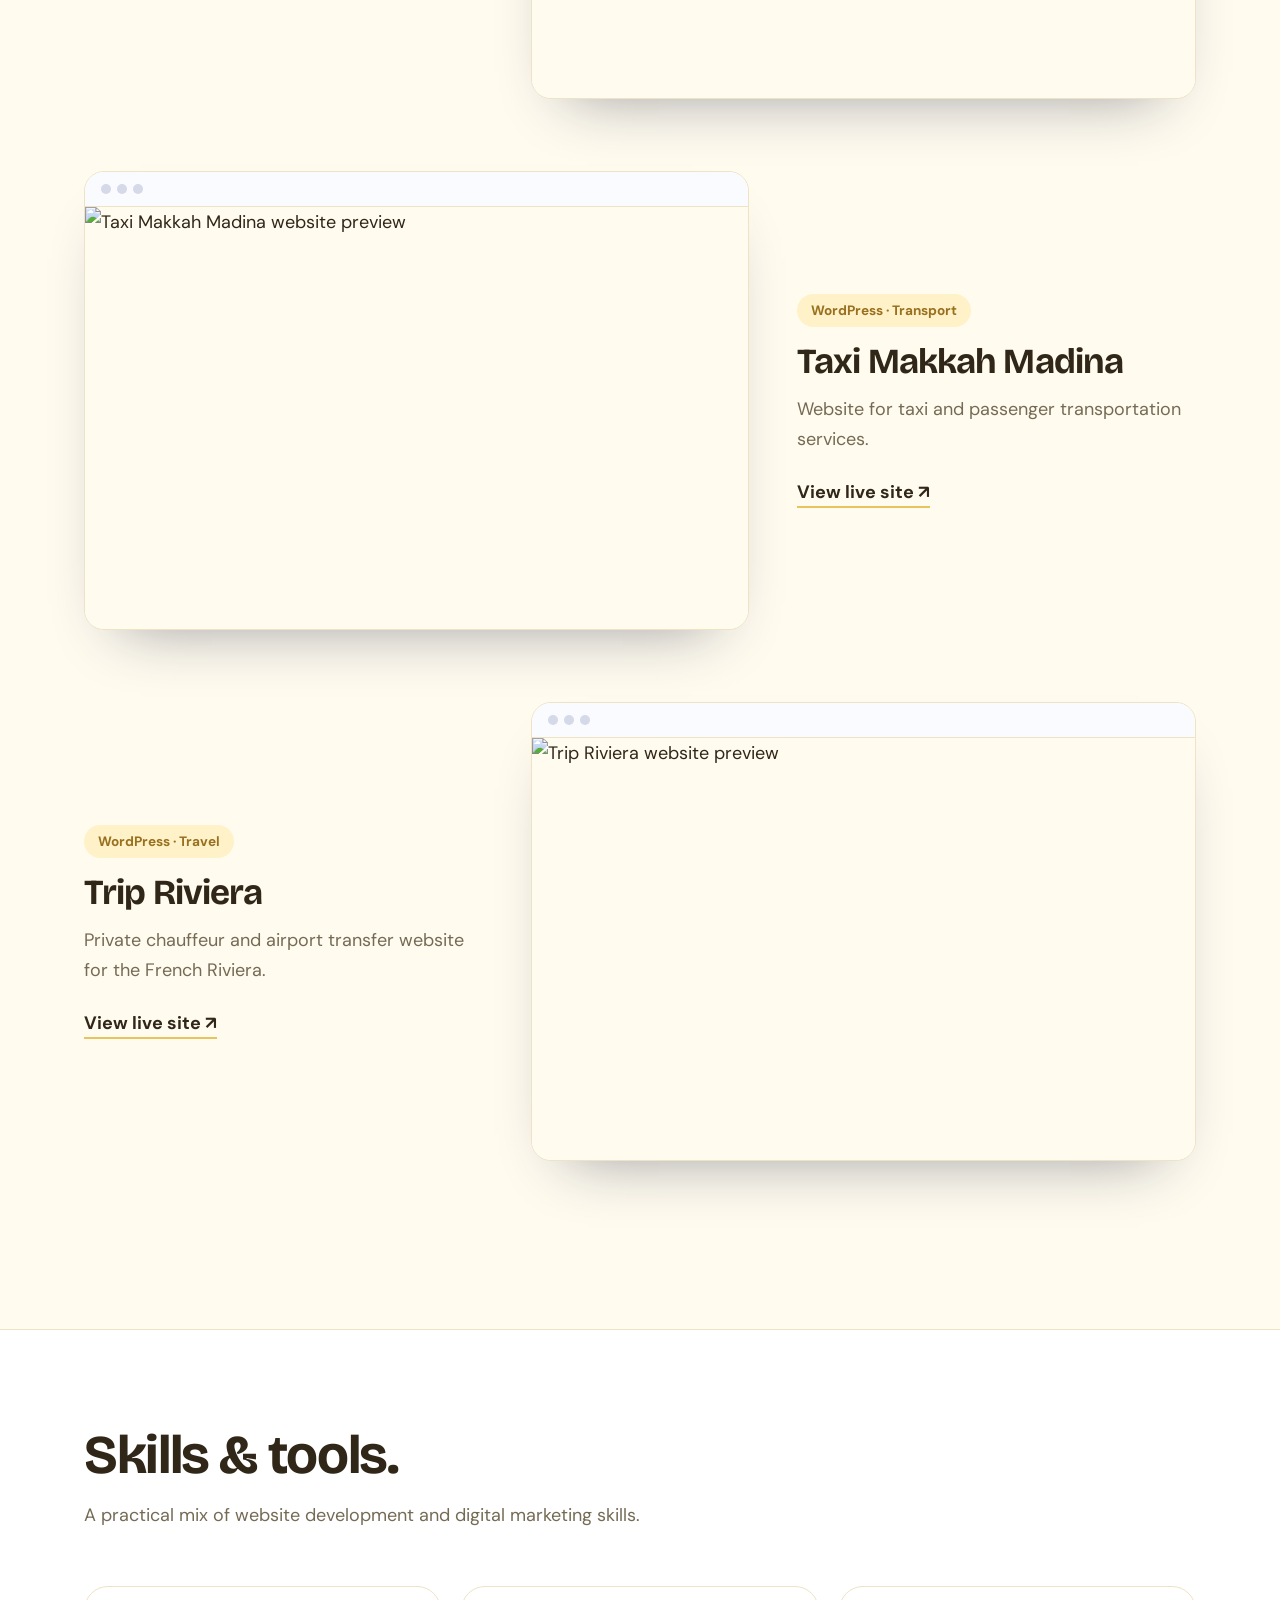
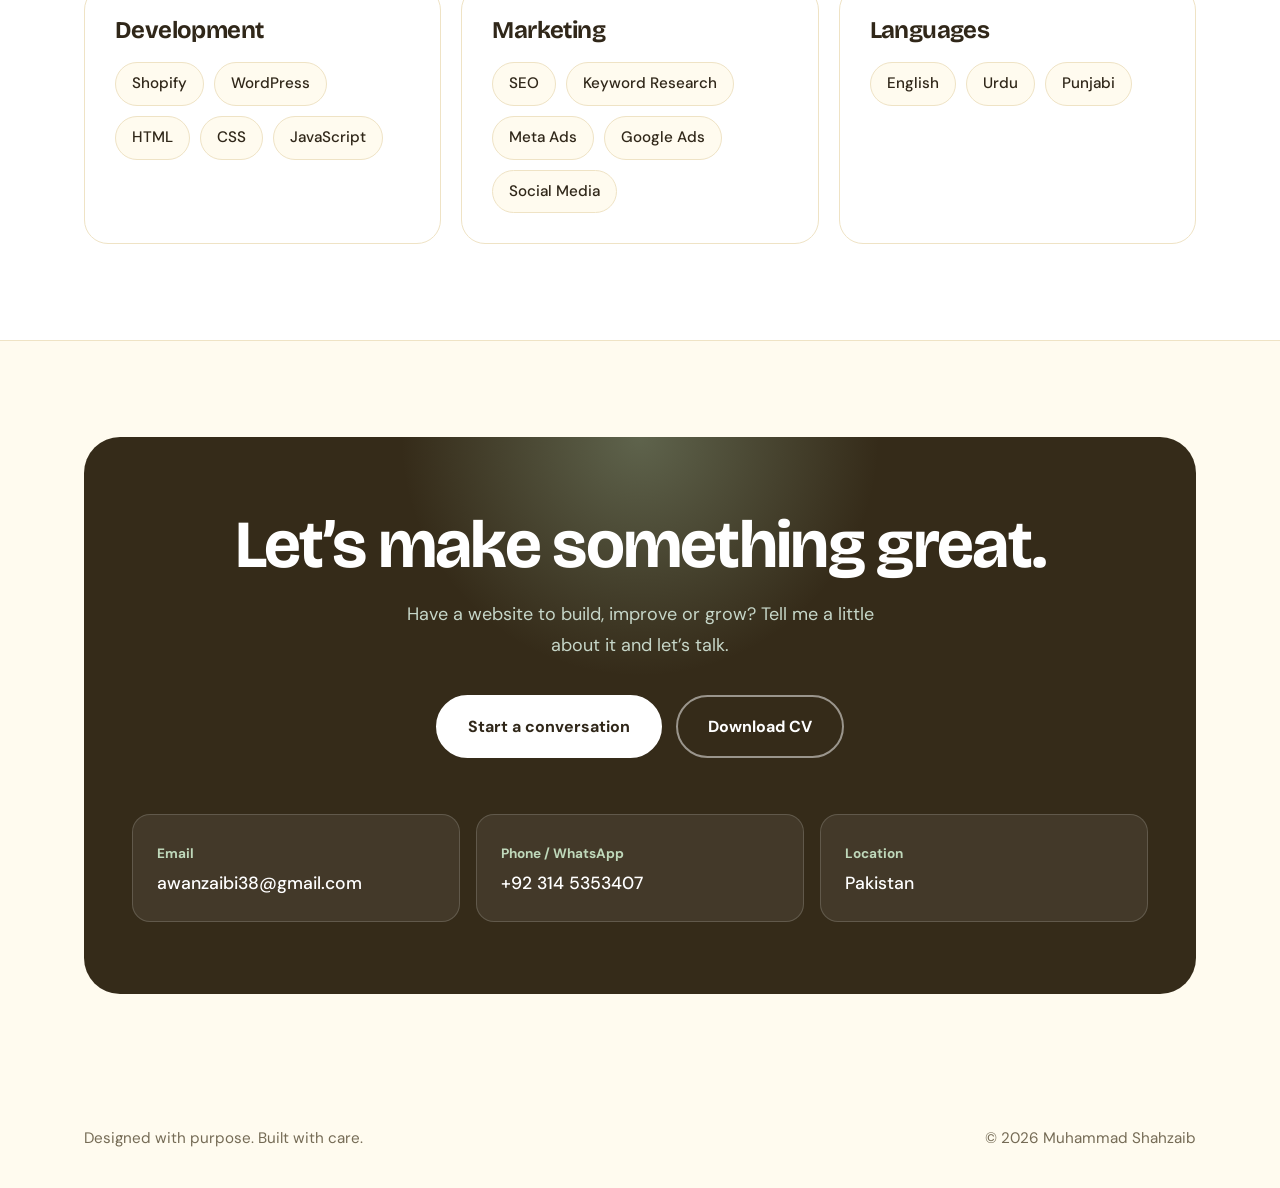
==== commit 4e8bf2cf: "Update index.html" ====
--- a/index.html
+++ b/index.html
@@ -163,7 +163,7 @@
   <div class="bento" aria-label="Professional profile">
   <figure class="tile a">
     <!-- Your profile photo -->
-    <img alt="Muhammad Shahzaib" src="[data-uri]">
+    <img alt="Muhammad Shahzaib" src="[data-uri]">
     <figcaption>
       <b>Muhammad Shahzaib</b>
       Website Developer
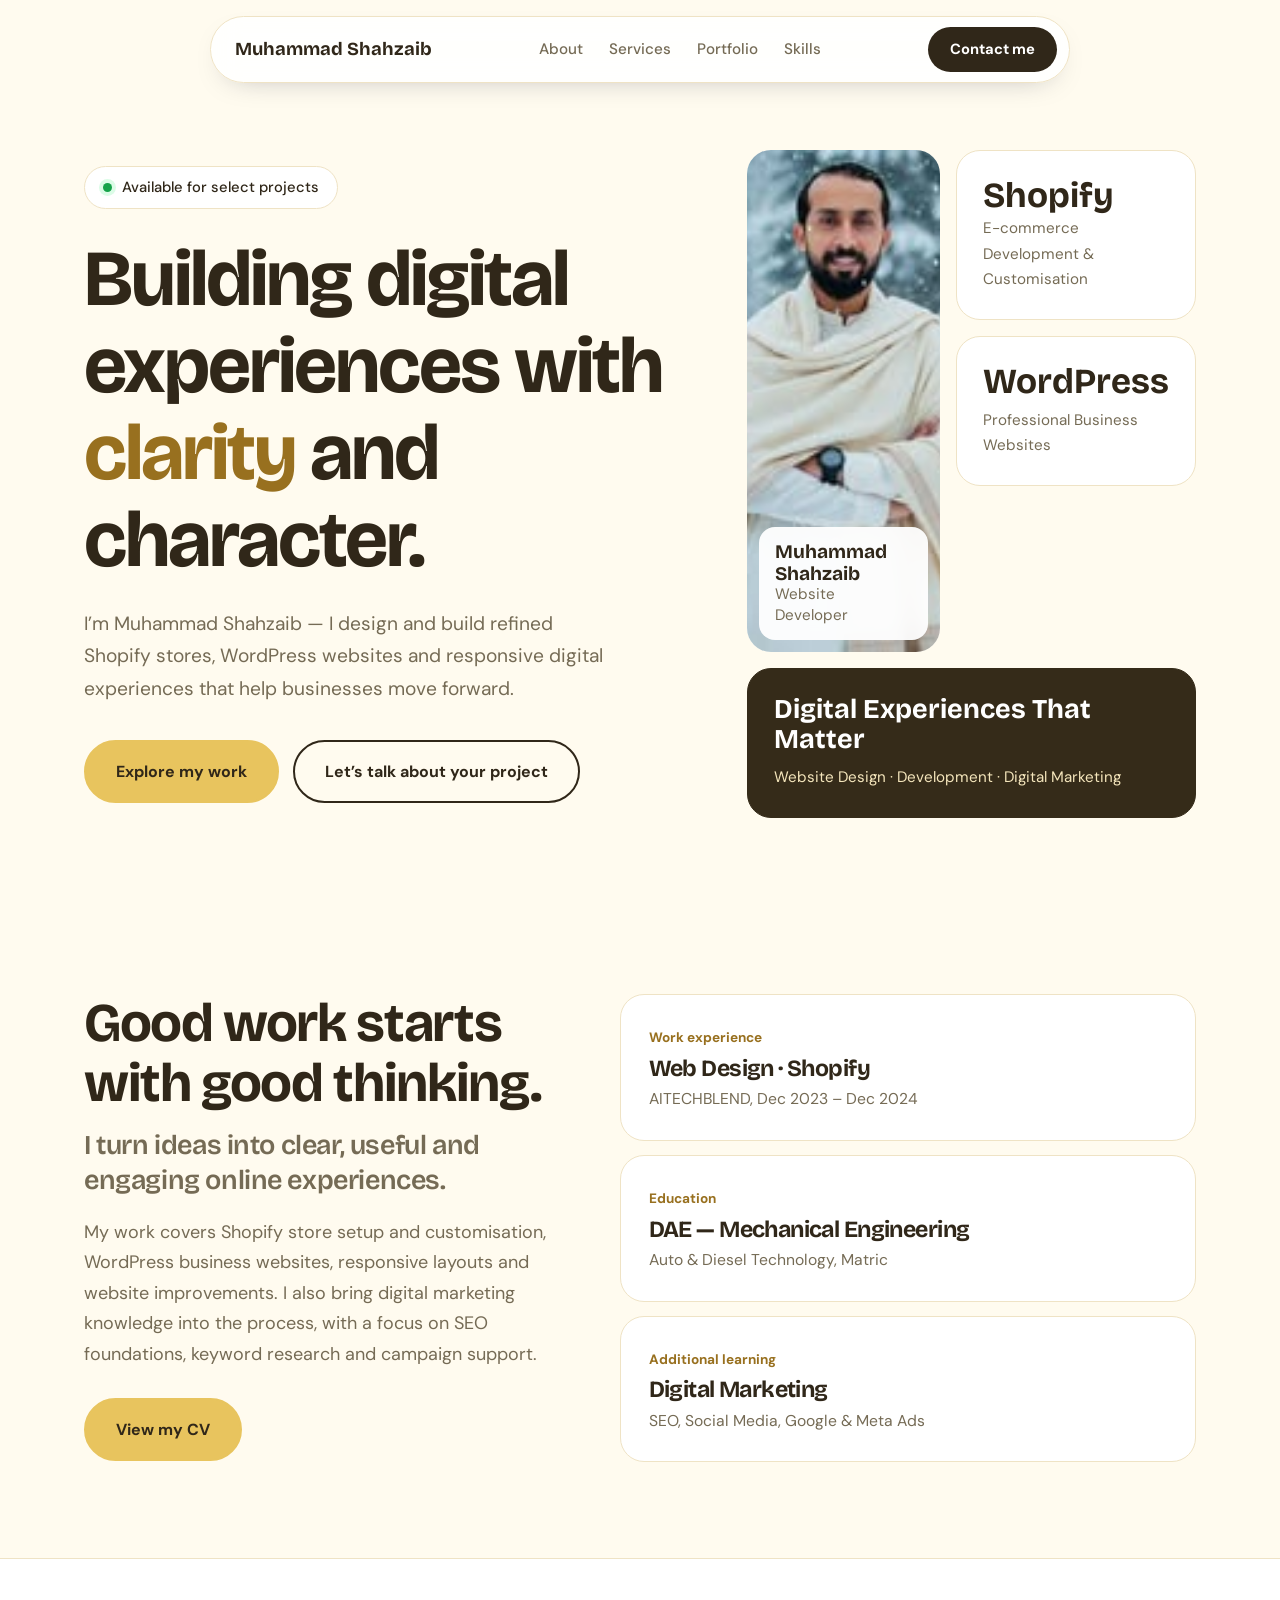
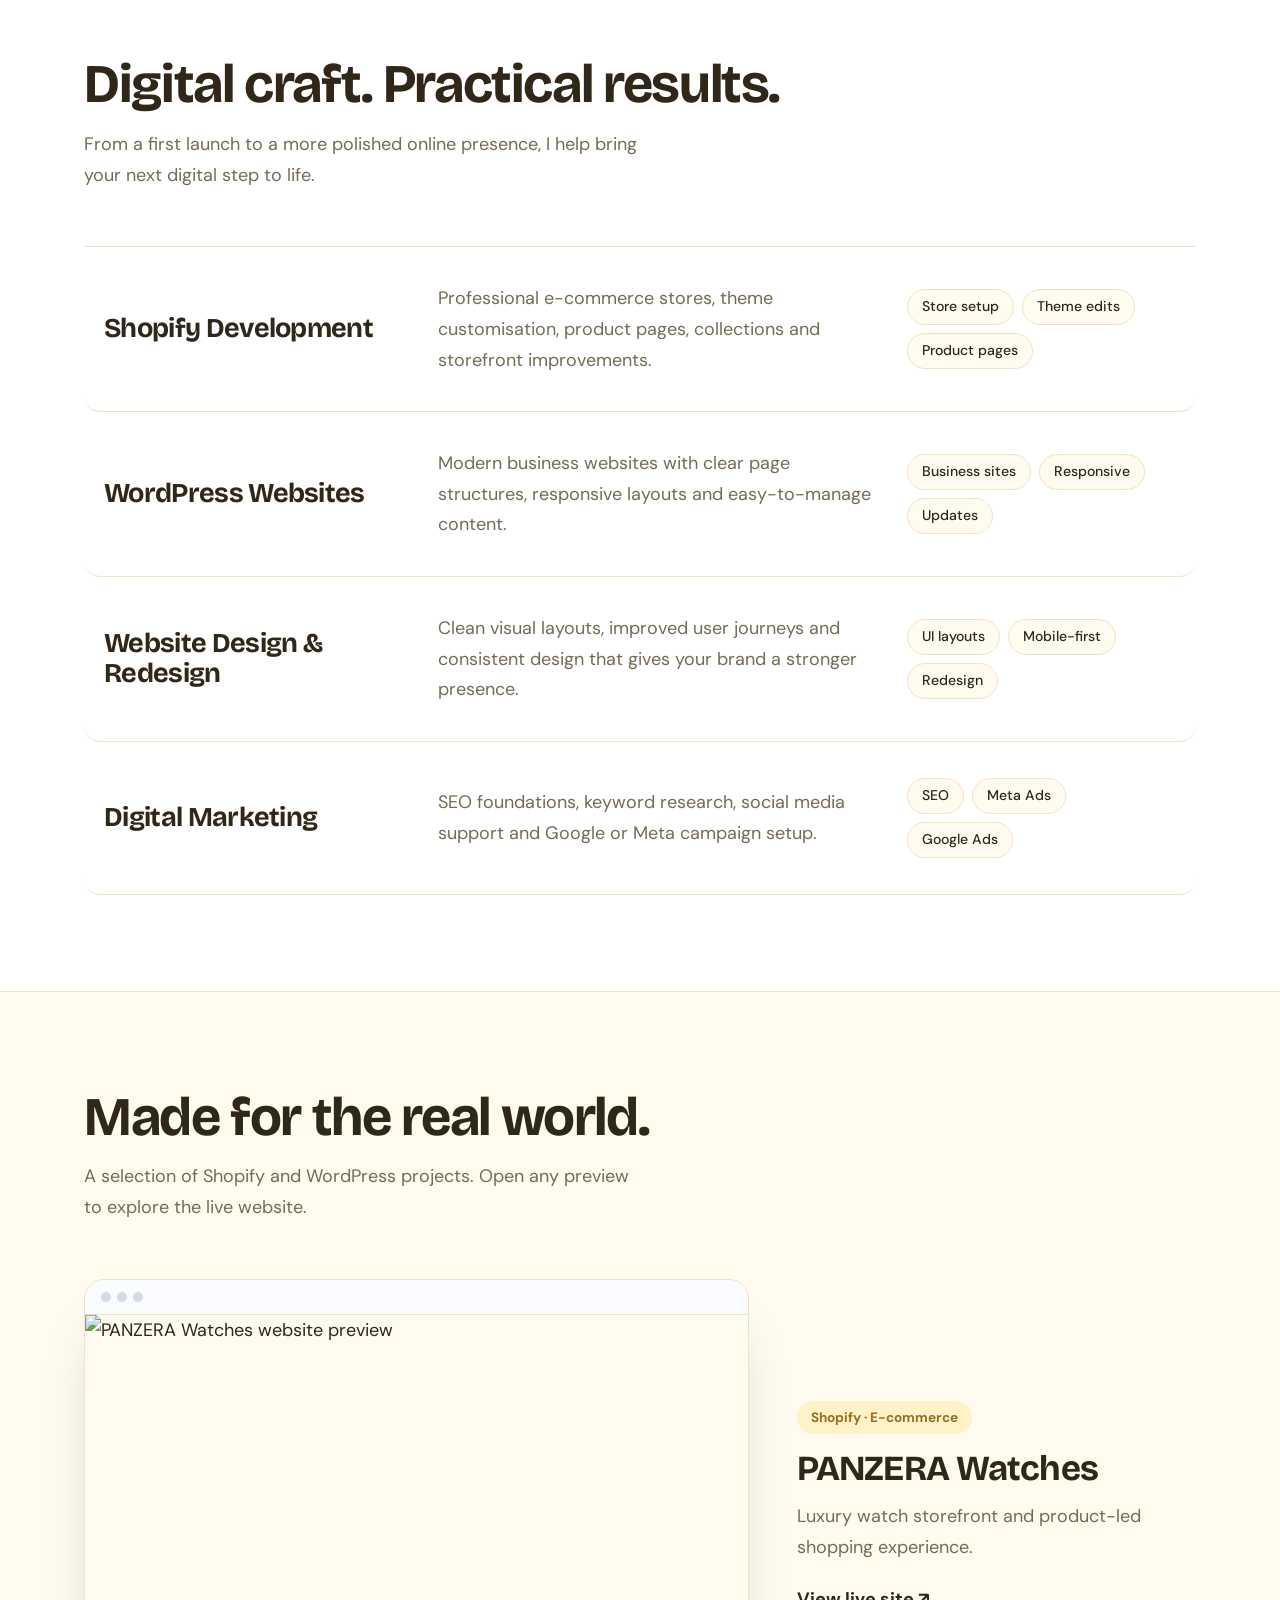
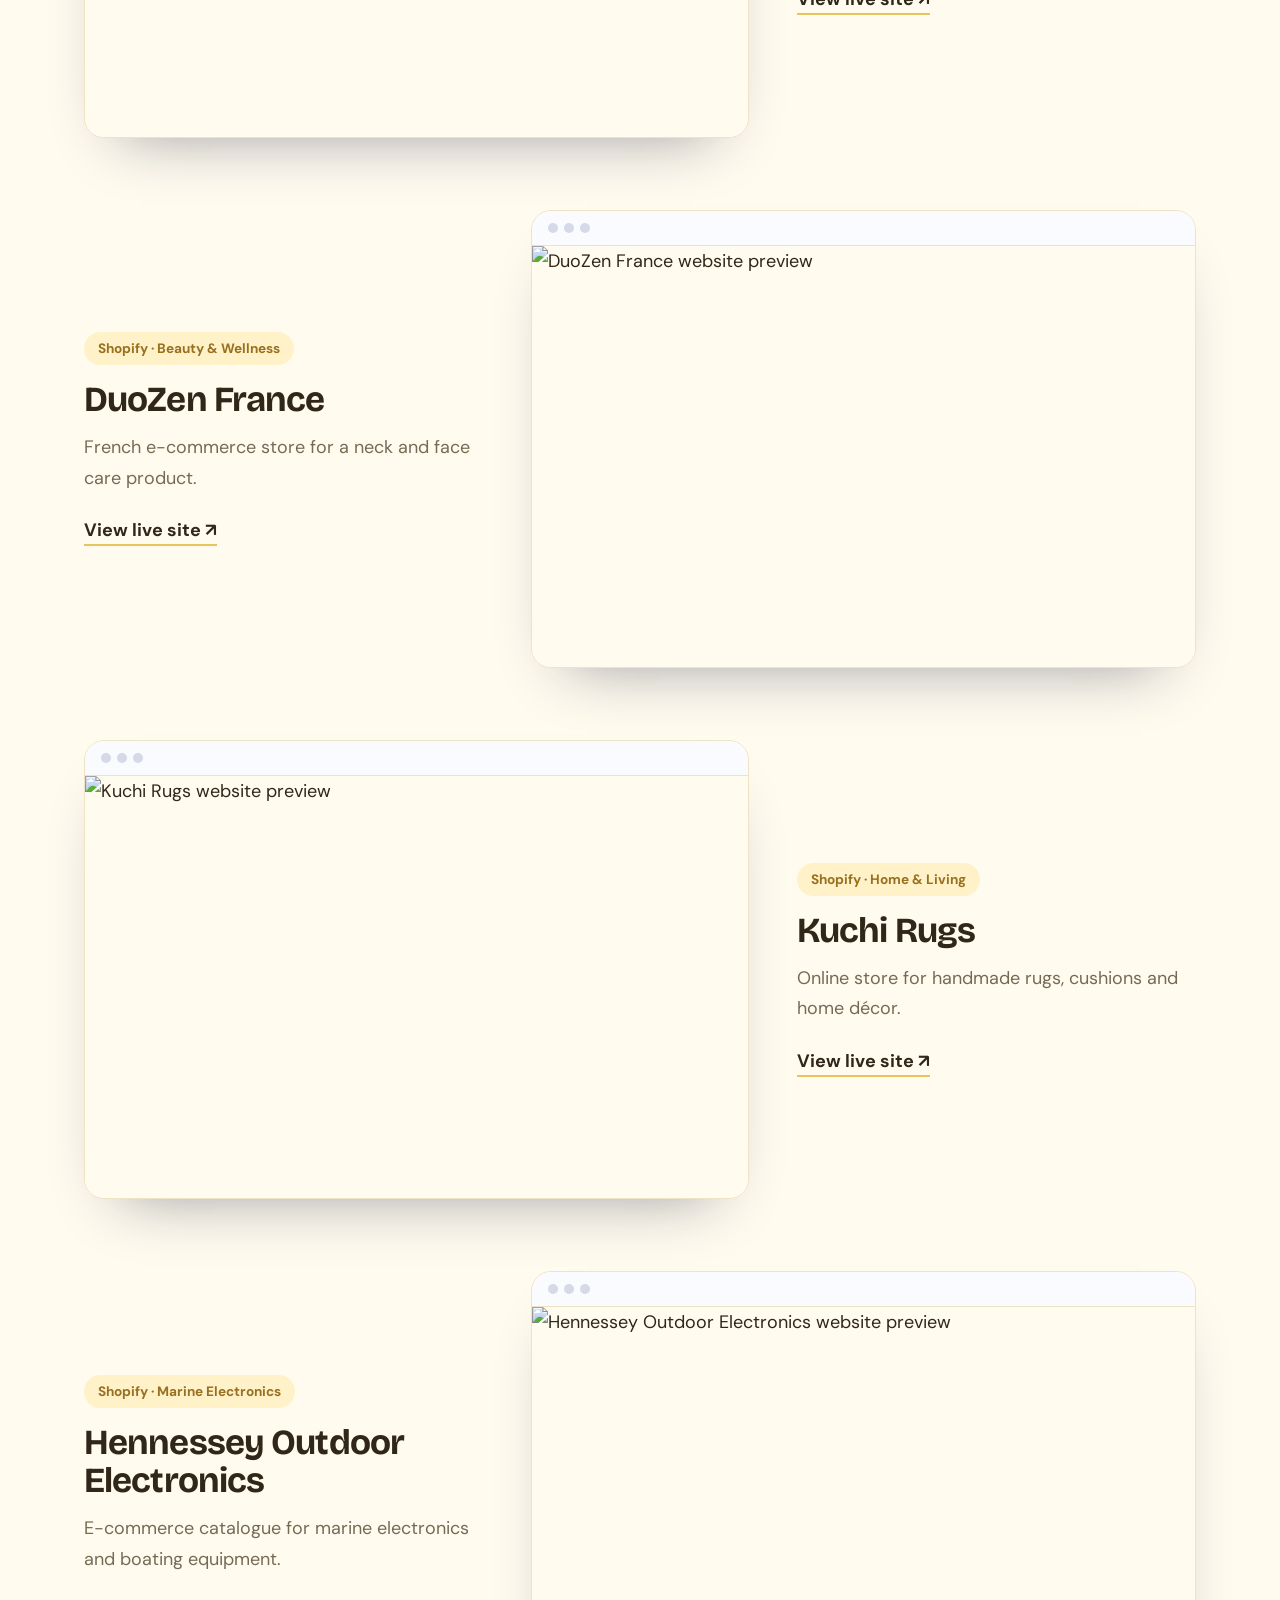
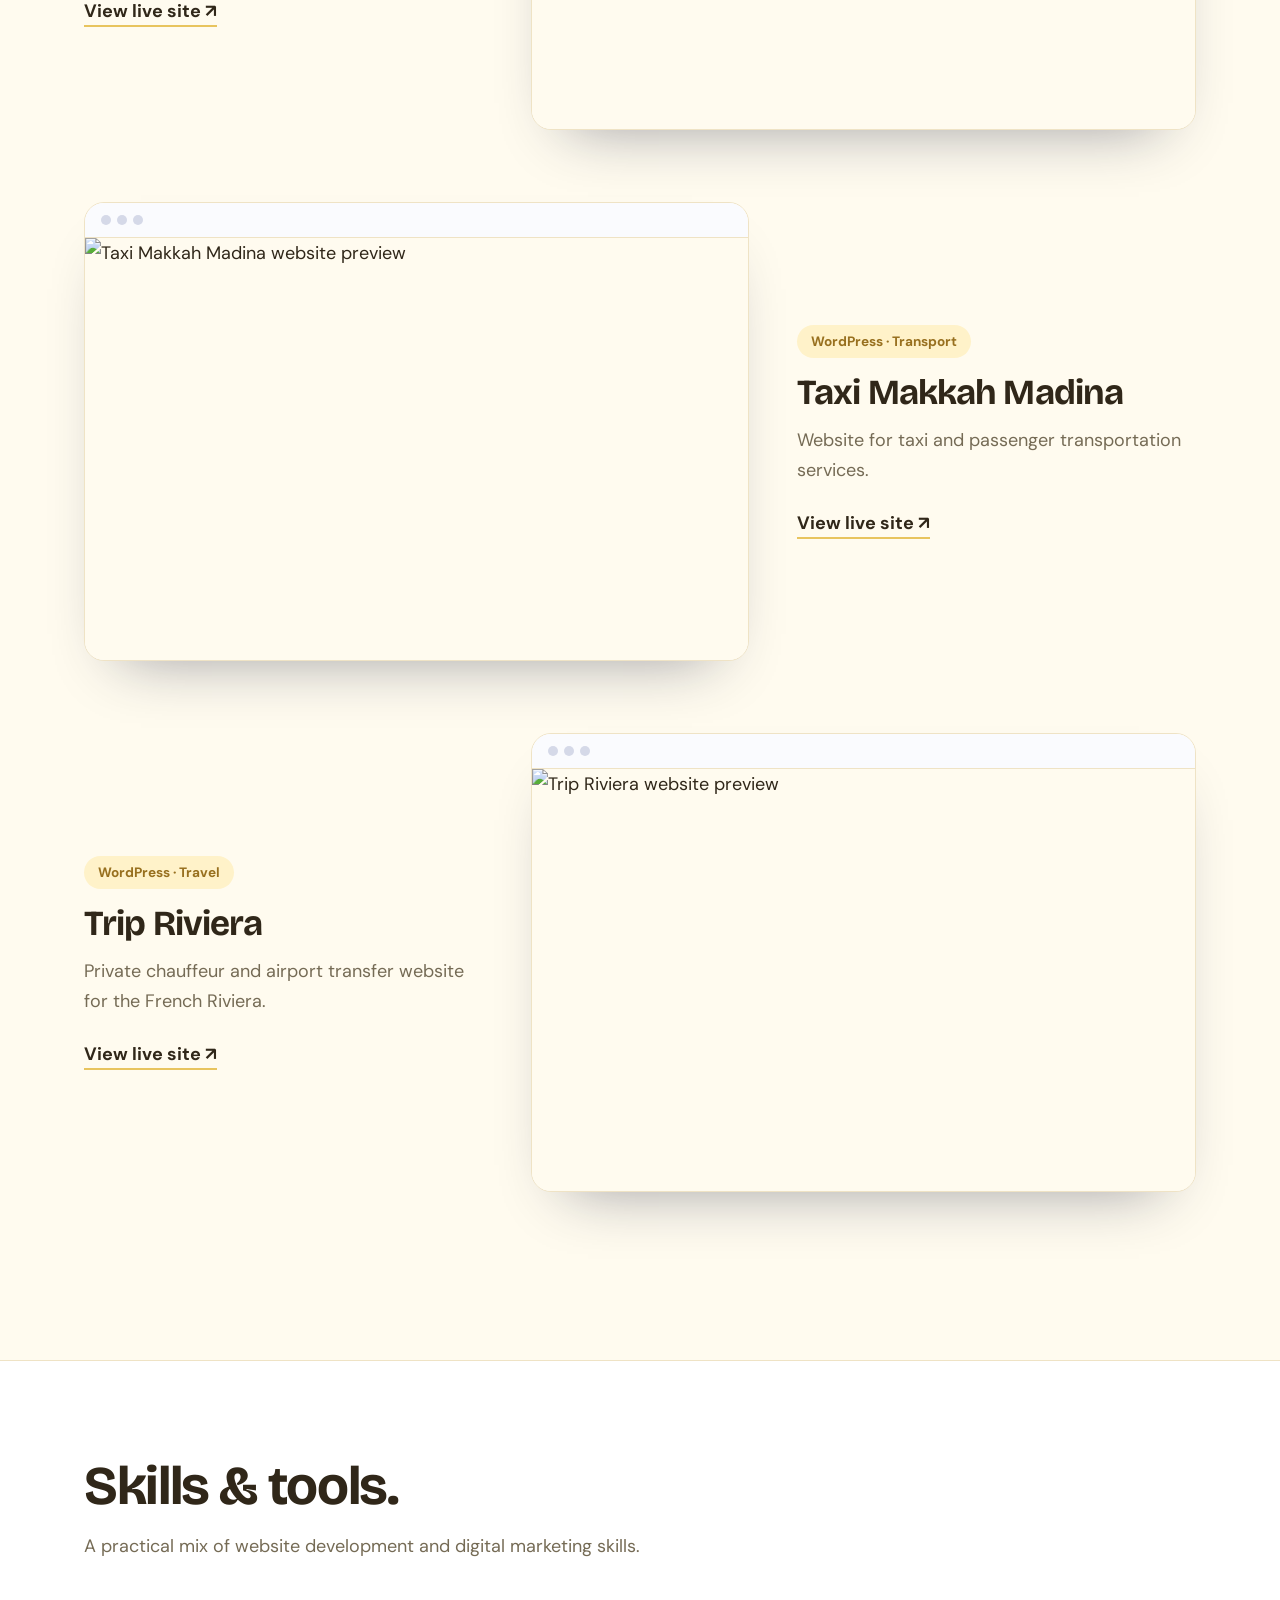
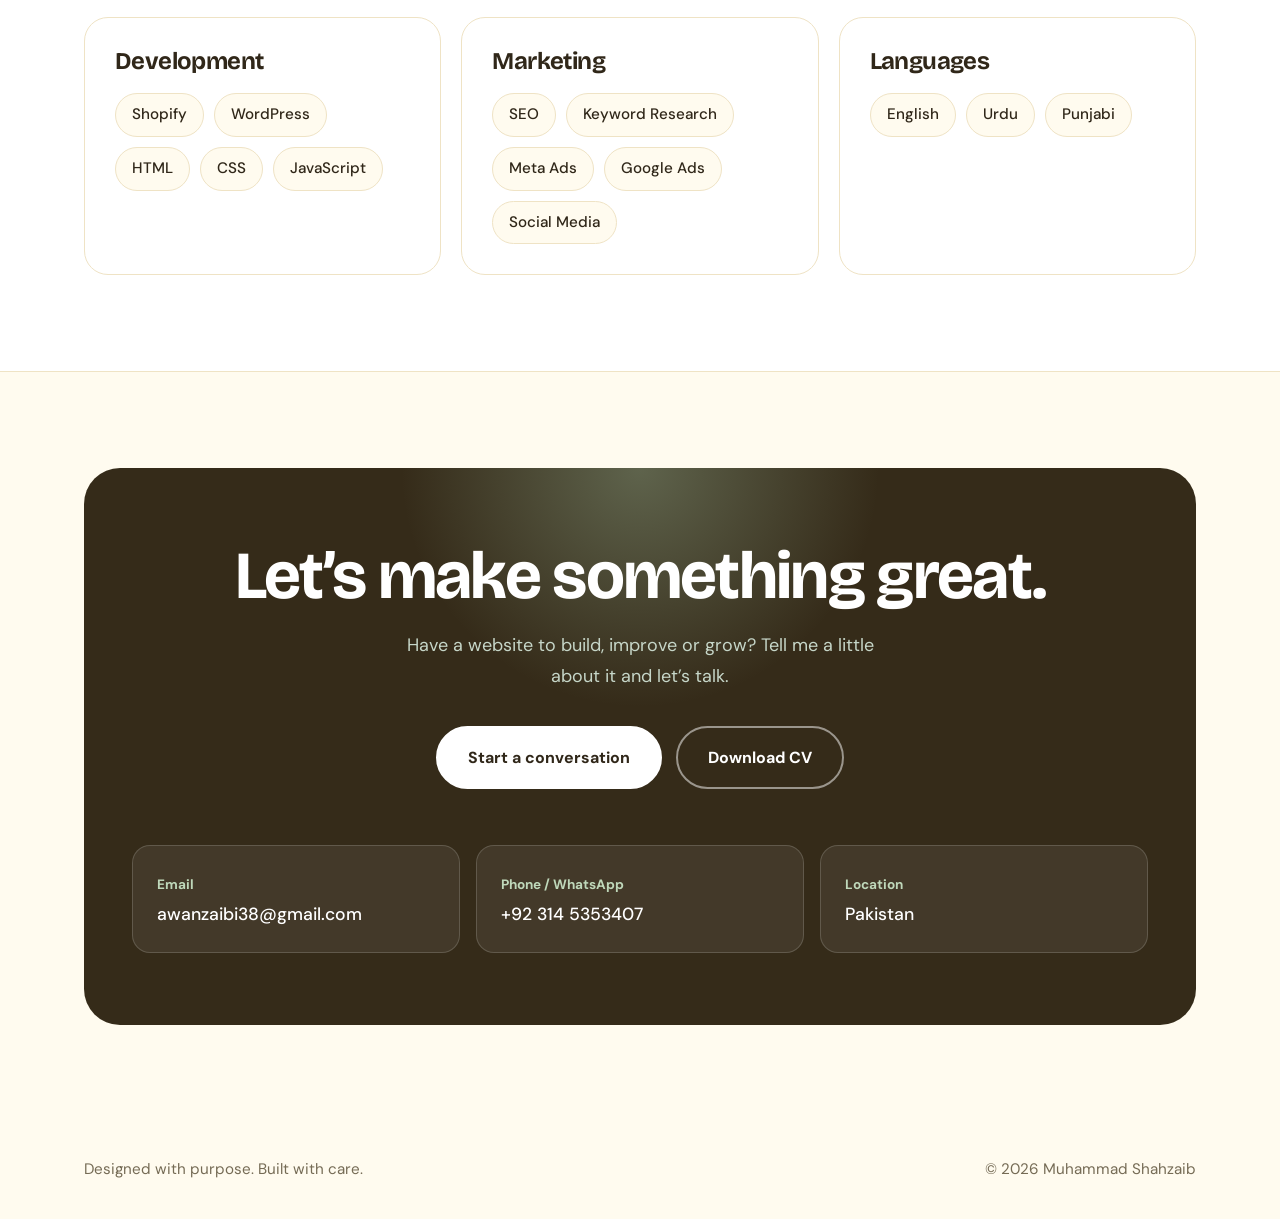
==== commit a8158439: "Update index.html" ====
--- a/index.html
+++ b/index.html
@@ -65,17 +65,127 @@
 h1{font-size:clamp(2.8rem,6.2vw,5rem);margin-bottom:24px}
 h1 span{color:var(--accent-ink)}
 .lead{font-size:1.2rem;color:var(--muted);max-width:540px;margin-bottom:34px}
-.bento{display:grid;grid-template-columns:1fr 1fr;grid-auto-rows:minmax(150px,auto);gap:16px}
-.tile{border-radius:var(--r);padding:26px;display:flex;flex-direction:column;justify-content:space-between;background:var(--card);border:1px solid var(--line)}
-.tile b{font-family:var(--head);font-size:2.8rem;line-height:1}
-.tile span{font-size:.95rem;color:var(--muted)}
-.tile.a{grid-row:span 2;padding:0;position:relative;overflow:hidden;border:0;min-height:320px}
-.tile.a img{position:absolute;inset:0;width:100%;height:100%;object-fit:cover;object-position:50% 25%}
-.tile.a figcaption{position:absolute;left:12px;right:12px;bottom:12px;background:rgba(255,255,255,.92);backdrop-filter:blur(8px);border-radius:16px;padding:12px 16px;font-size:.88rem;color:var(--muted);line-height:1.35}
-.tile.a figcaption b{display:block;font-size:1.1rem;color:var(--ink)}
-.tile.d{background:var(--dark);color:#fff;border-color:var(--dark)}
-.tile.d span{color:#B9CBBC}
-.tile.d b{font-size:1.7rem}
+.bento{
+  display:grid;
+  grid-template-columns:1fr 1fr;
+  grid-auto-rows:minmax(150px,auto);
+  gap:16px;
+}
+
+.tile{
+  border-radius:var(--r);
+  padding:26px;
+  display:flex;
+  flex-direction:column;
+  justify-content:space-between;
+  background:var(--card);
+  border:1px solid var(--line);
+  min-height:150px;
+}
+
+.tile b{
+  font-family:var(--head);
+  font-size:2.2rem;
+  line-height:1.1;
+}
+
+.tile span{
+  font-size:.95rem;
+  color:var(--muted);
+}
+
+.tile.a{
+  grid-row:span 3;
+  padding:0;
+  position:relative;
+  overflow:hidden;
+  border:0;
+  min-height:480px;
+}
+
+.tile.a img{
+  position:absolute;
+  inset:0;
+  width:100%;
+  height:100%;
+  object-fit:cover;
+  object-position:50% 25%;
+}
+
+.tile.a figcaption{
+  position:absolute;
+  left:12px;
+  right:12px;
+  bottom:12px;
+  background:rgba(255,255,255,.94);
+  backdrop-filter:blur(8px);
+  border-radius:16px;
+  padding:14px 16px;
+  font-size:.95rem;
+  color:var(--muted);
+  line-height:1.4;
+}
+
+.tile.a figcaption b{
+  display:block;
+  font-size:1.2rem;
+  color:var(--ink);
+}
+
+.tile.d{
+  background:var(--dark);
+  color:#fff;
+  border-color:var(--dark);
+}
+
+.tile.d span{
+  color:#F5E6BC;
+}
+
+.tile.d b{
+  font-size:1.7rem;
+}
+
+/* Mobile layout */
+@media(max-width:920px){
+  .hg{
+    grid-template-columns:1fr;
+    gap:32px;
+  }
+
+  .bento{
+    grid-template-columns:1fr;
+    gap:14px;
+  }
+
+  .tile.a{
+    grid-row:auto;
+    grid-column:1;
+    min-height:480px;
+  }
+
+  .tile{
+    min-height:150px;
+  }
+
+  .tile.d{
+    grid-column:1 !important;
+  }
+}
+
+@media(max-width:480px){
+  .tile.a{
+    min-height:520px;
+  }
+
+  .tile b{
+    font-size:2rem;
+  }
+
+  .hero{
+    padding-top:125px;
+  }
+}
 @media(max-width:920px){.hg{grid-template-columns:1fr}}
 
 /* about */
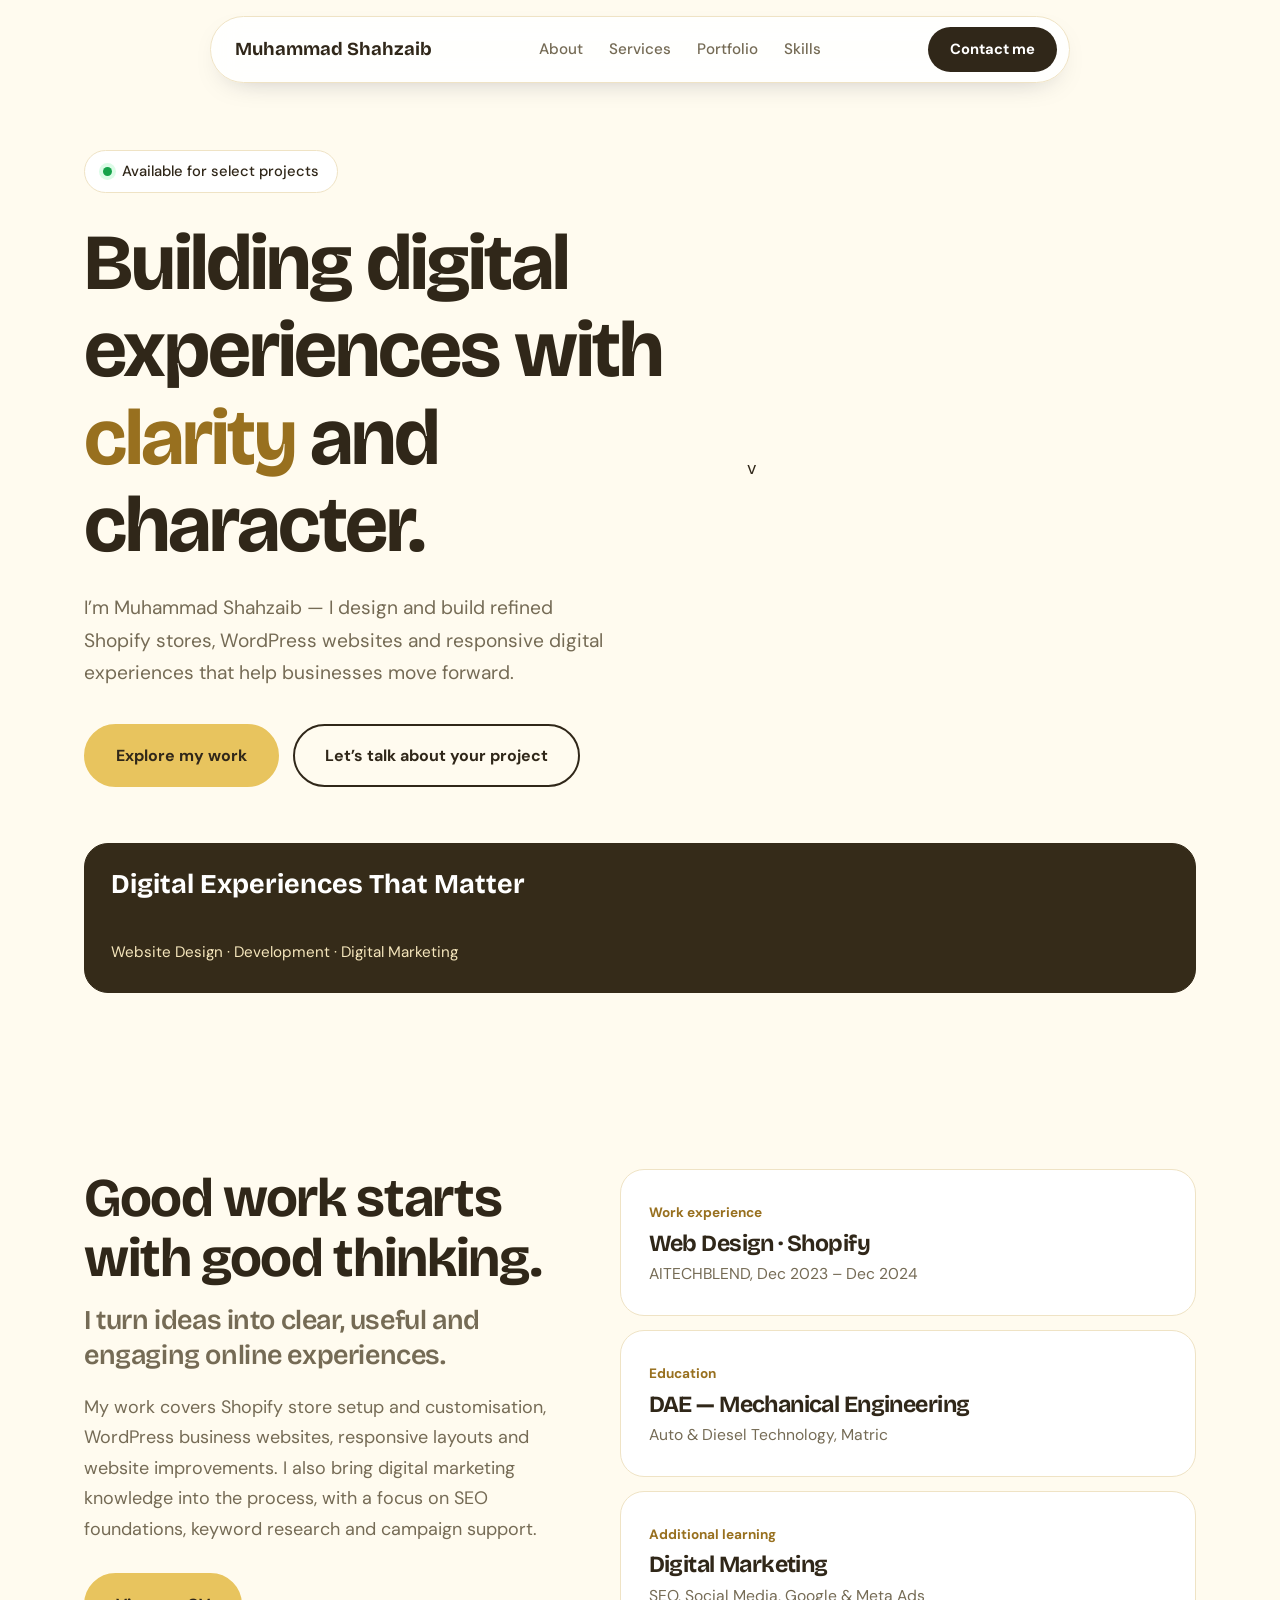
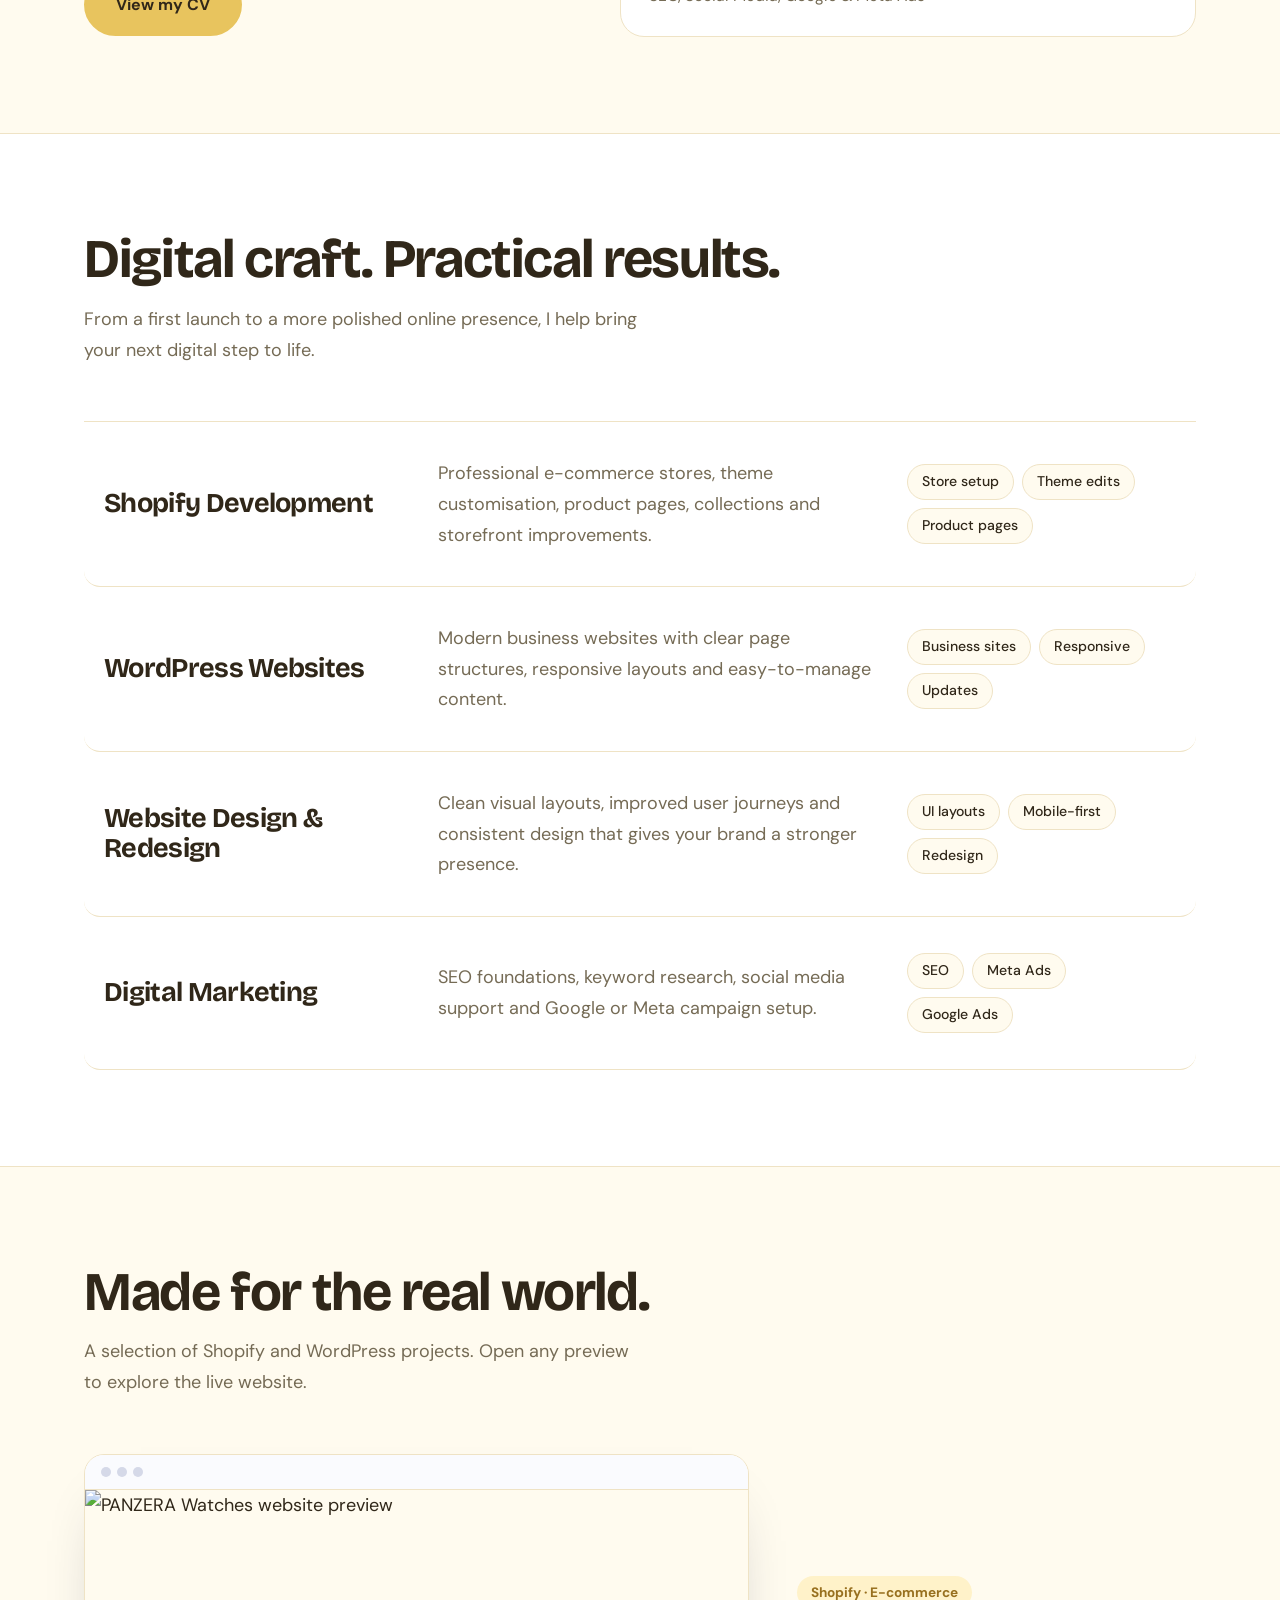
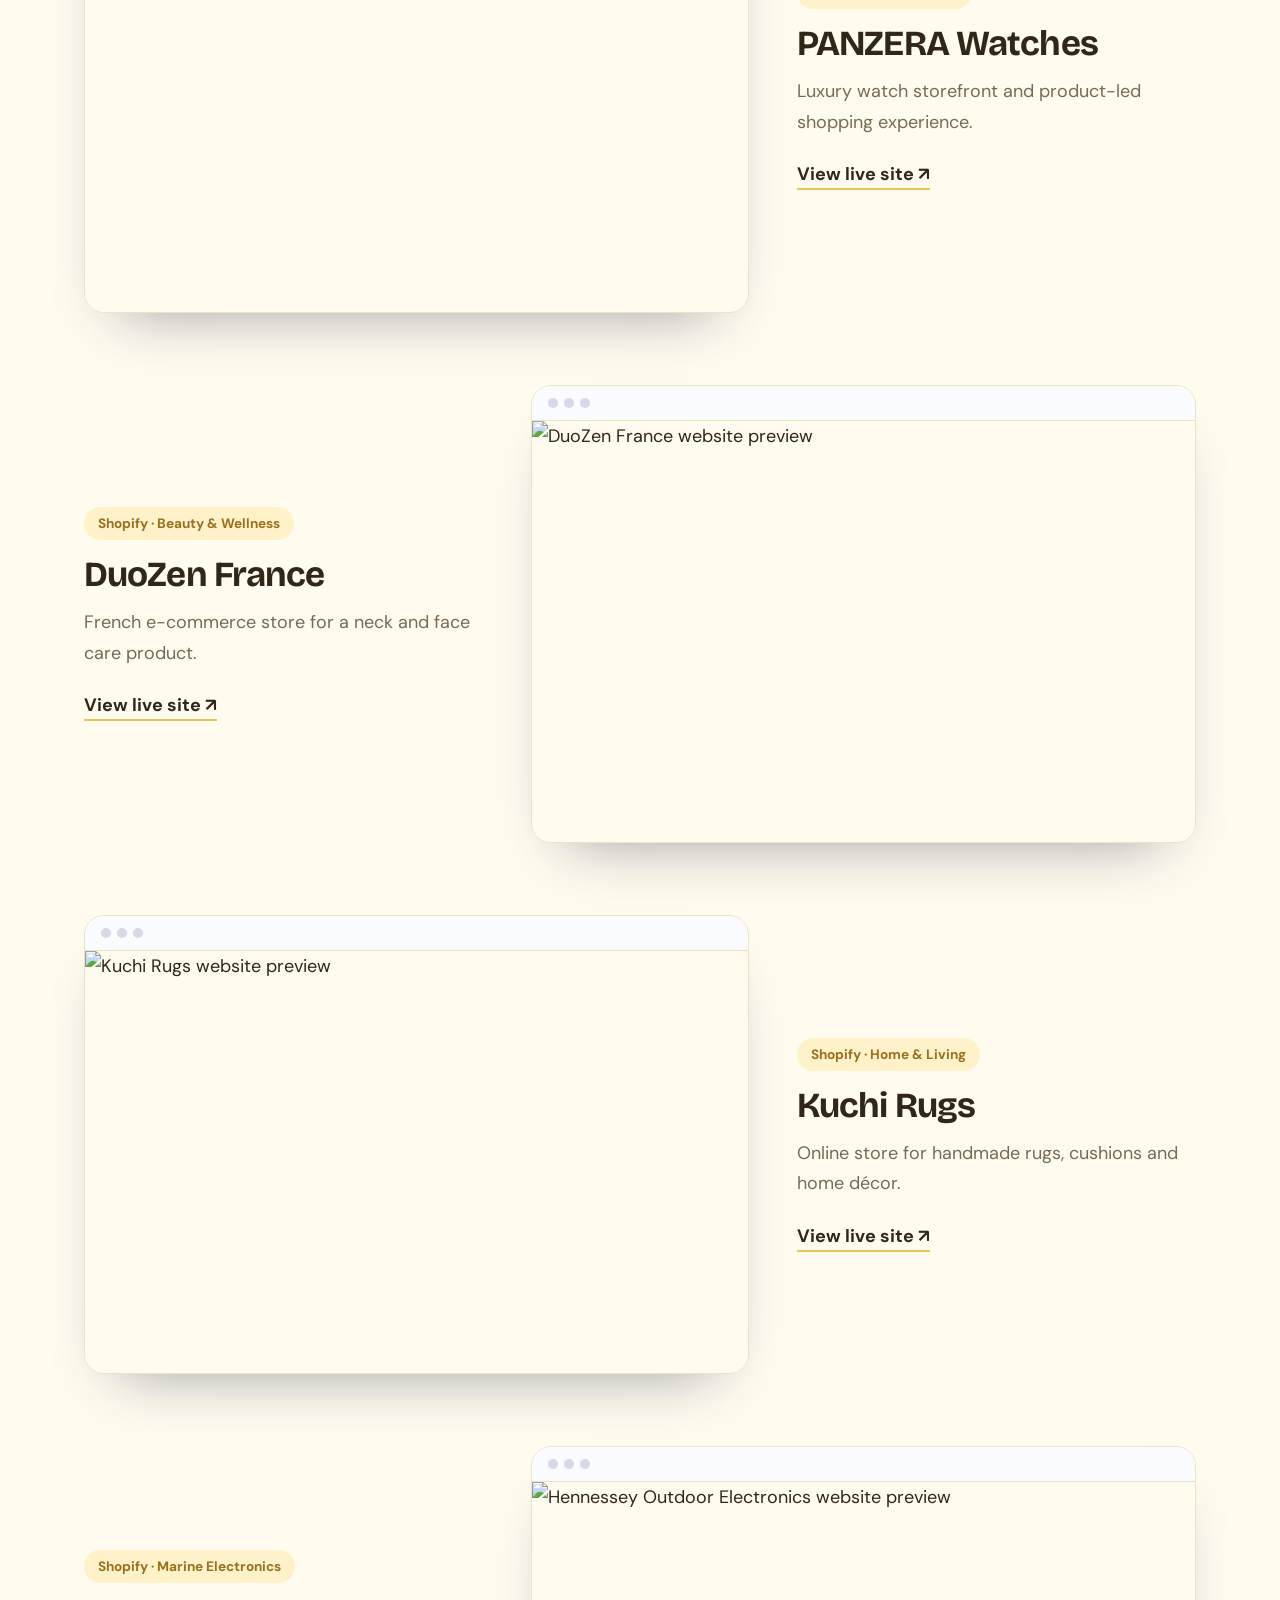
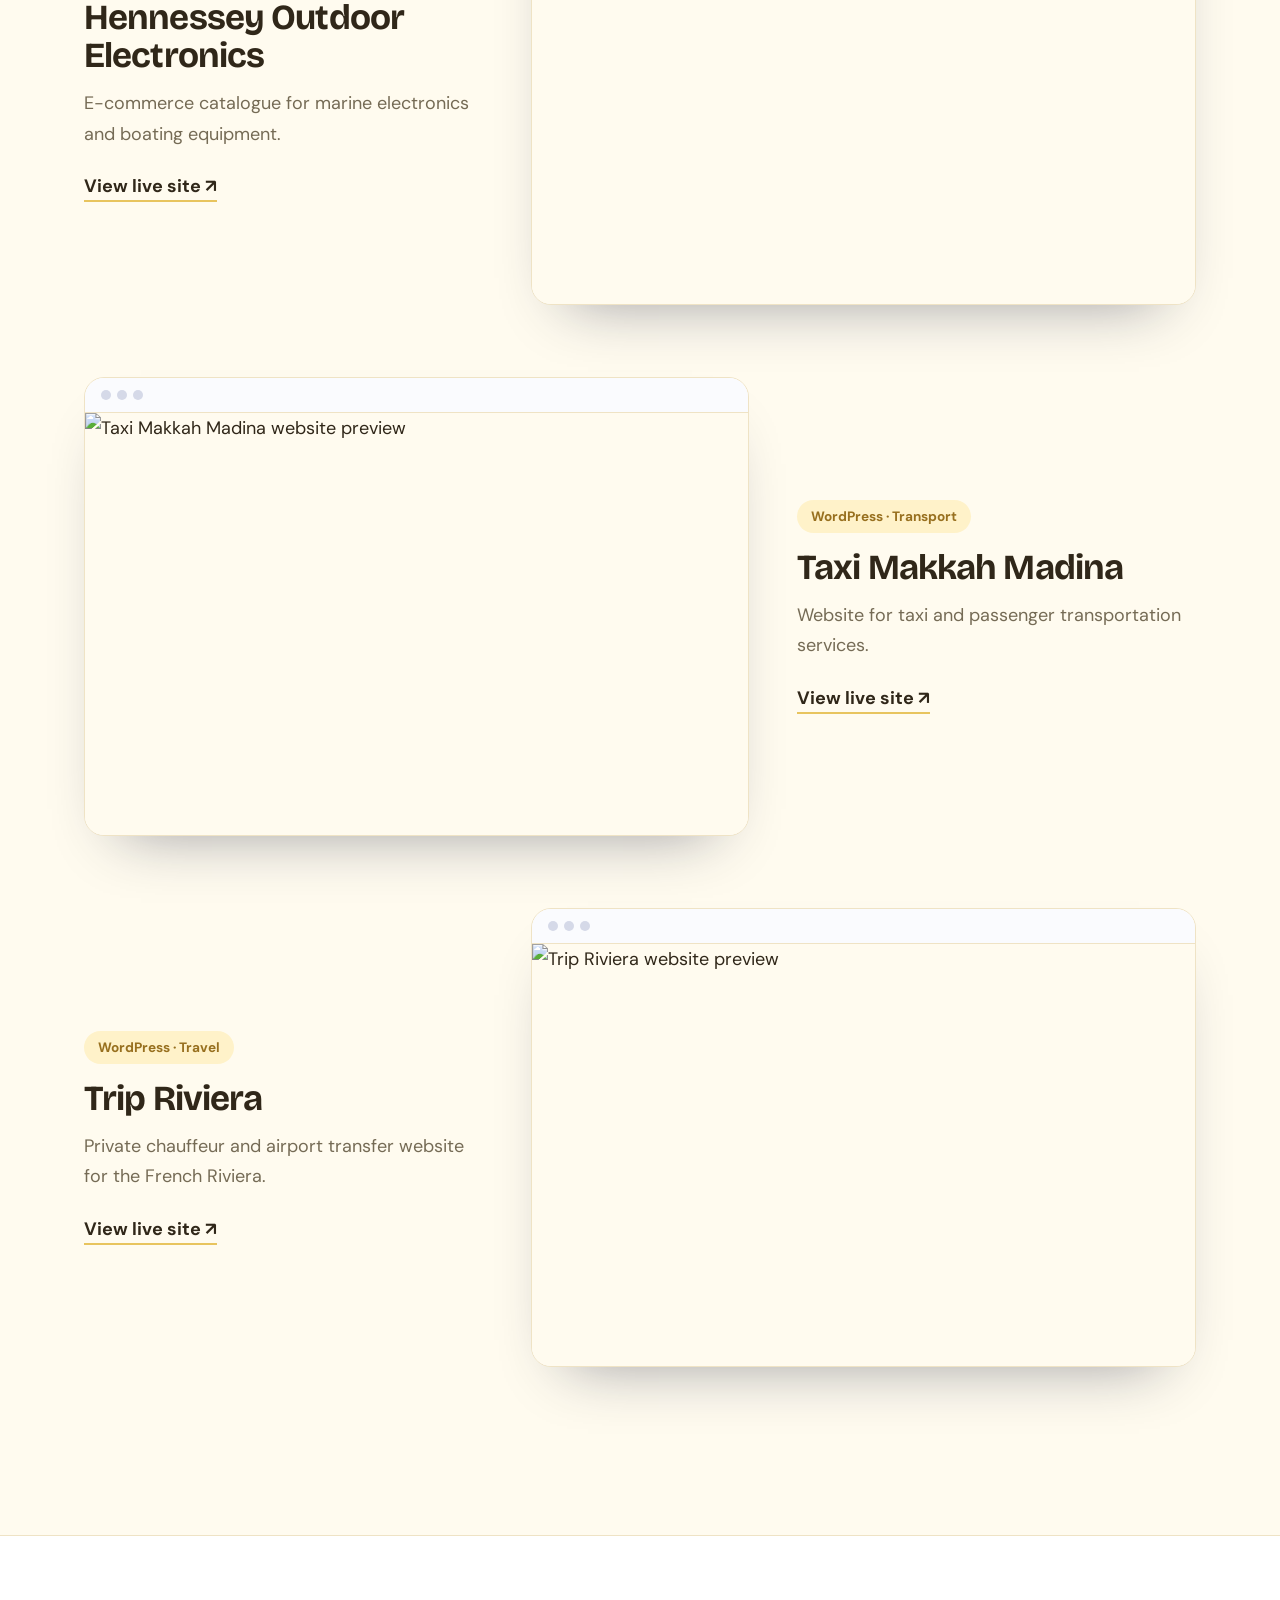
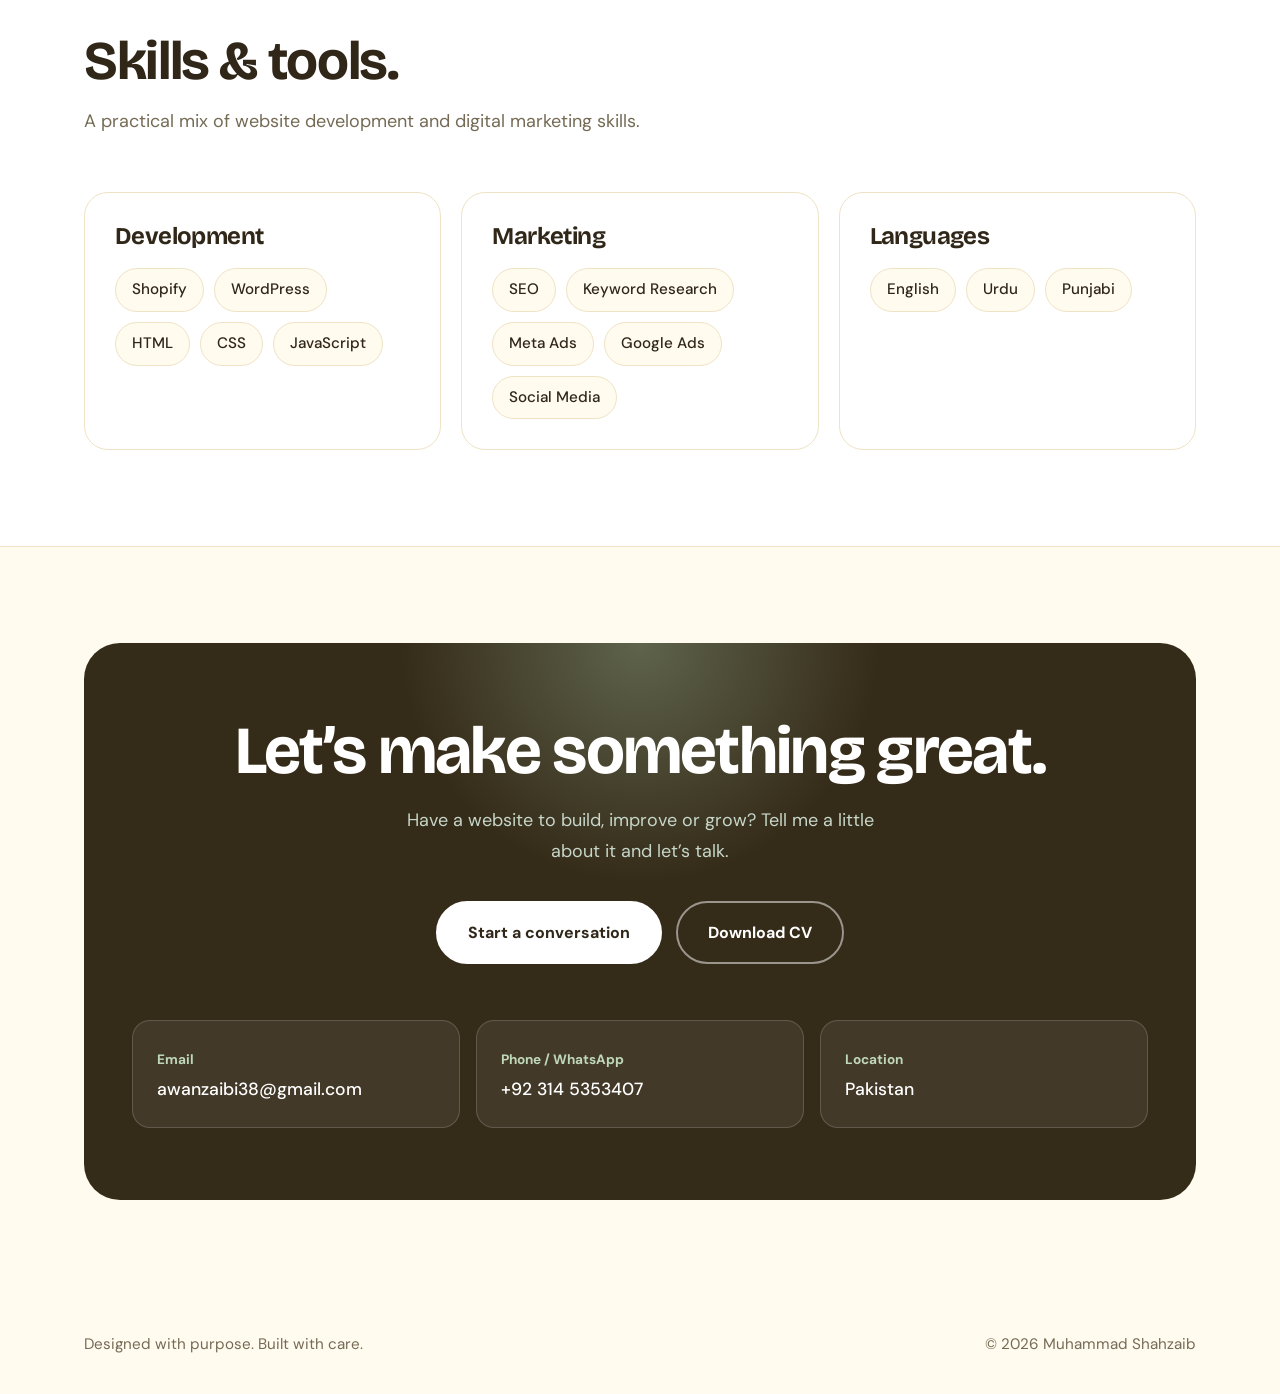
==== commit a20a000d: "Update index.html" ====
--- a/index.html
+++ b/index.html
@@ -270,25 +270,7 @@
     <p class="lead">I’m Muhammad Shahzaib — I design and build refined Shopify stores, WordPress websites and responsive digital experiences that help businesses move forward.</p>
     <div class="row"><a class="btn p" href="#work">Explore my work</a><a class="btn o" href="#contact">Let’s talk about your project</a></div>
   </div>
-  <div class="bento" aria-label="Professional profile">
-  <figure class="tile a">
-    <!-- Your profile photo -->
-    <img alt="Muhammad Shahzaib" src="[data-uri]">
-    <figcaption>
-      <b>Muhammad Shahzaib</b>
-      Website Developer
-    </figcaption>
-  </figure>
-
-  <div class="tile">
-    <b>Shopify</b>
-    <span>E-commerce Development & Customisation</span>
-  </div>
-
-  <div class="tile">
-    <b>WordPress</b>
-    <span>Professional Business Websites</span>
-  </div>
+ v
 
   <div class="tile d" style="grid-column:span 2">
     <b>Digital Experiences That Matter</b>
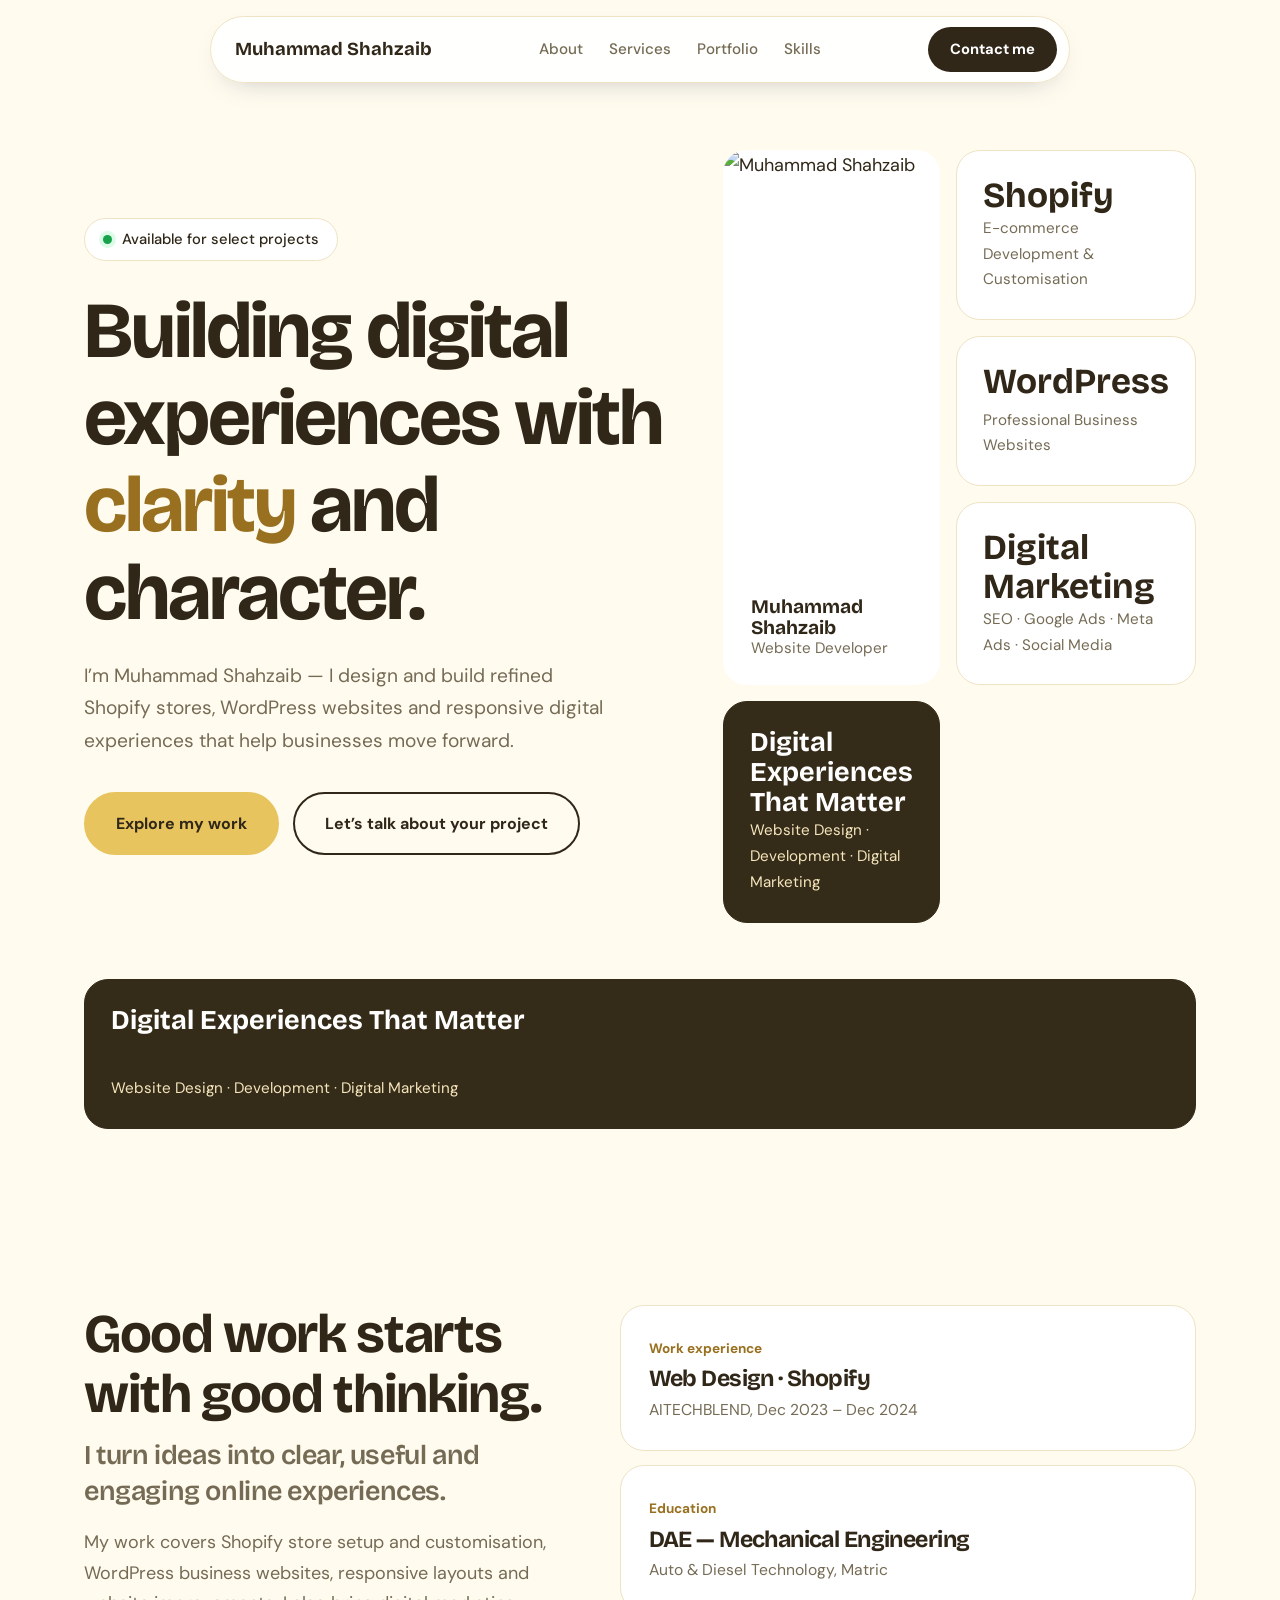
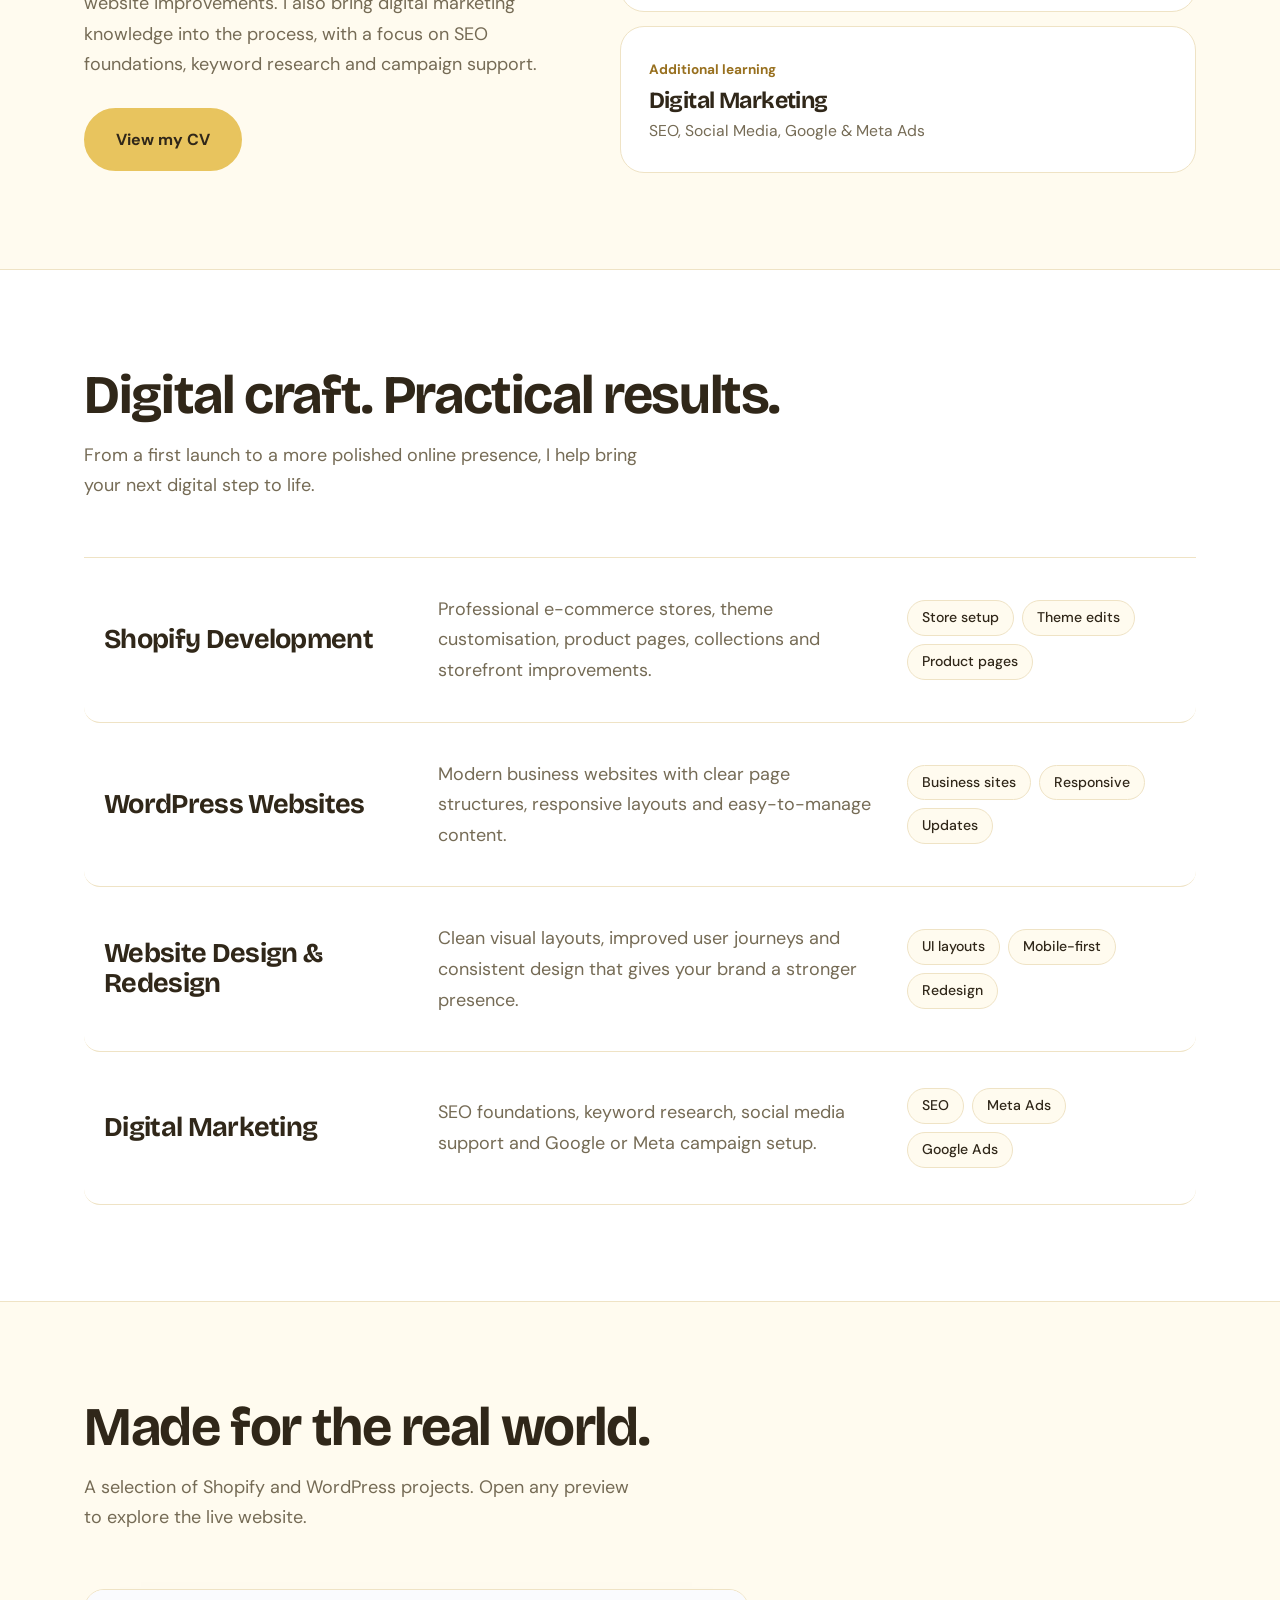
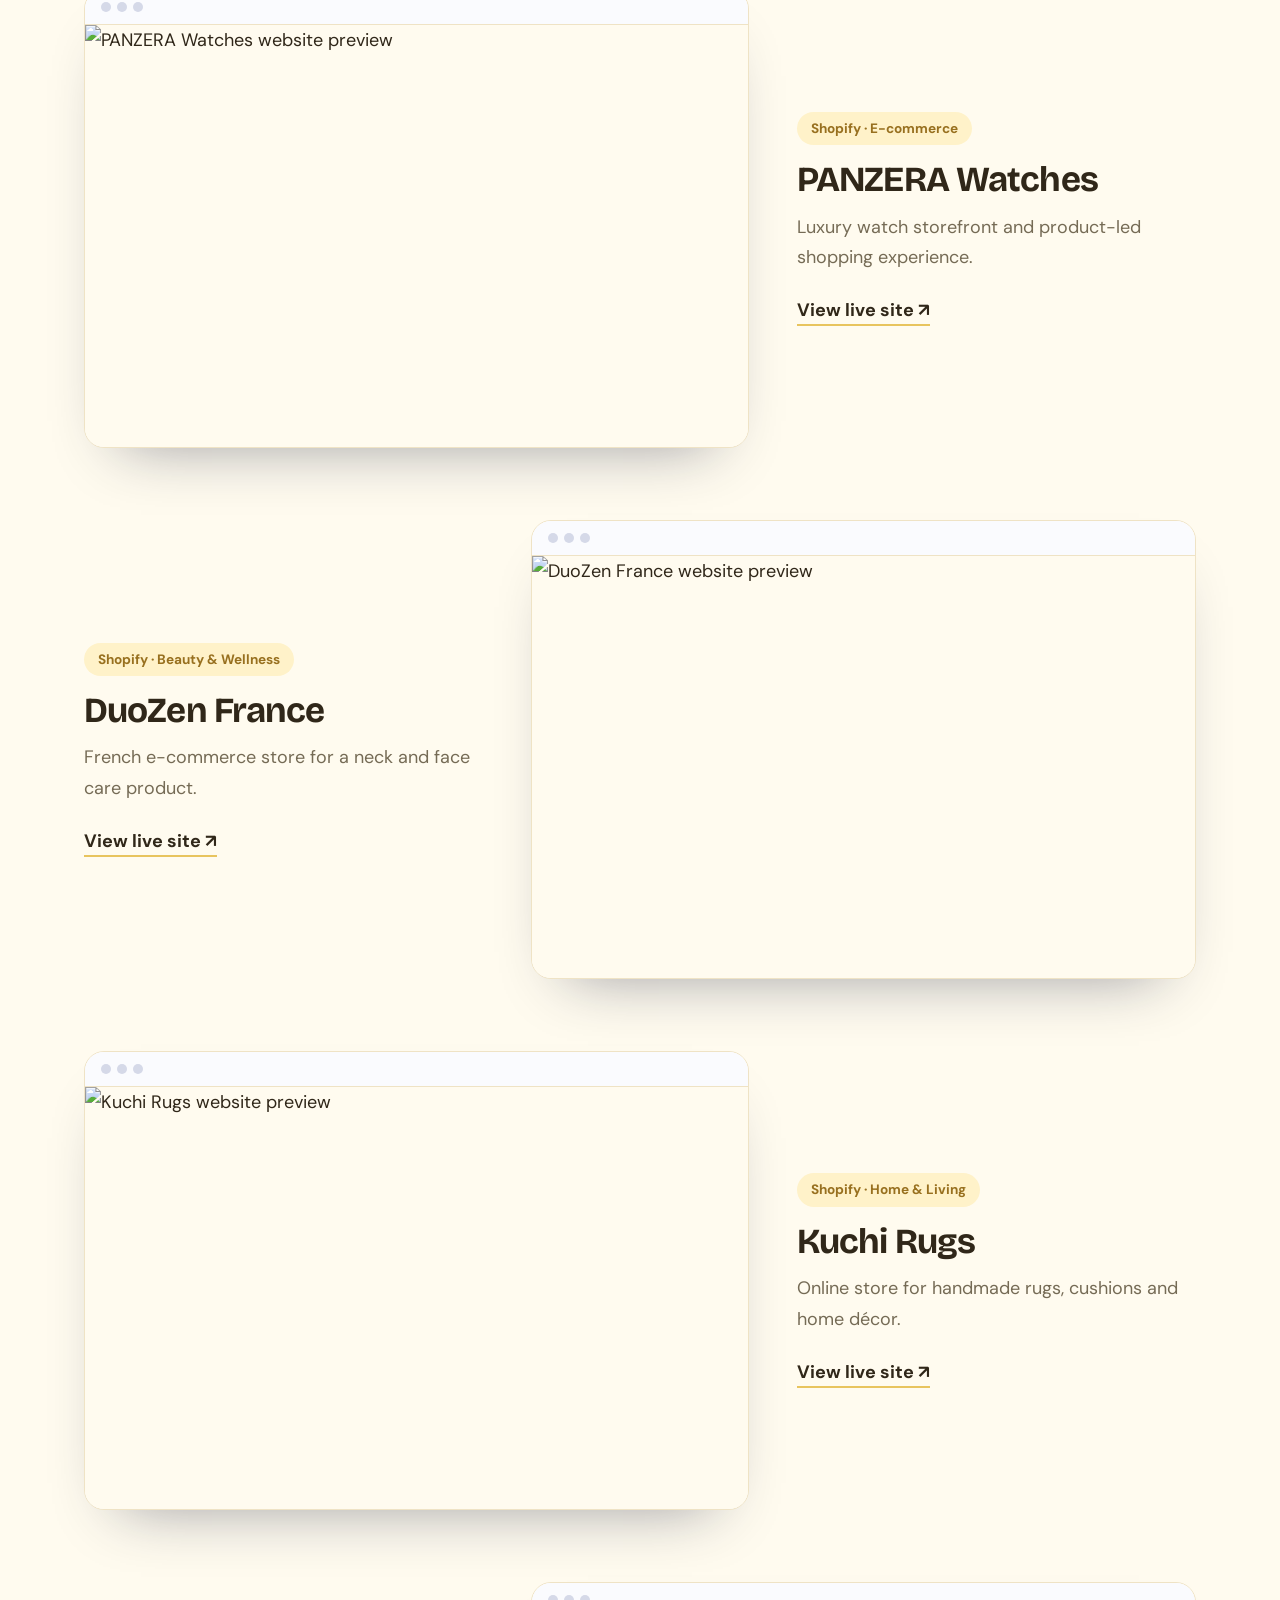
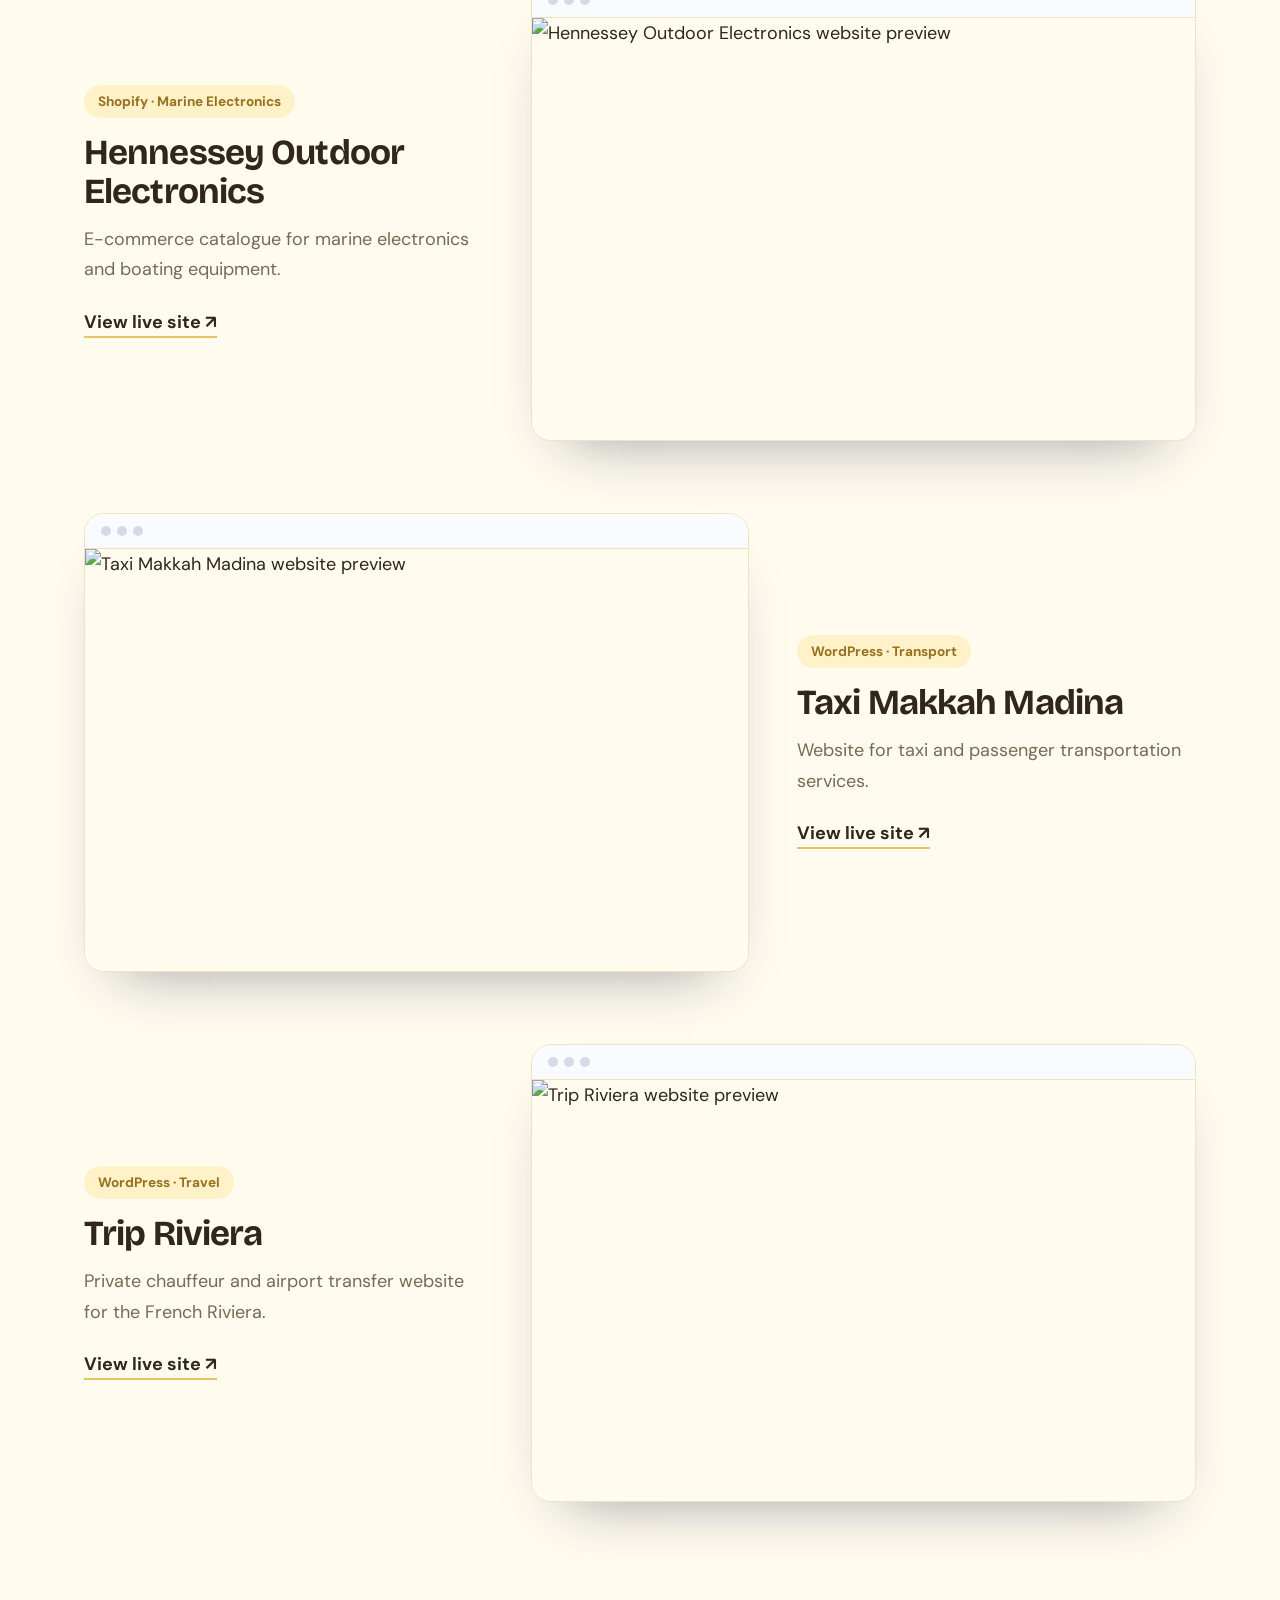
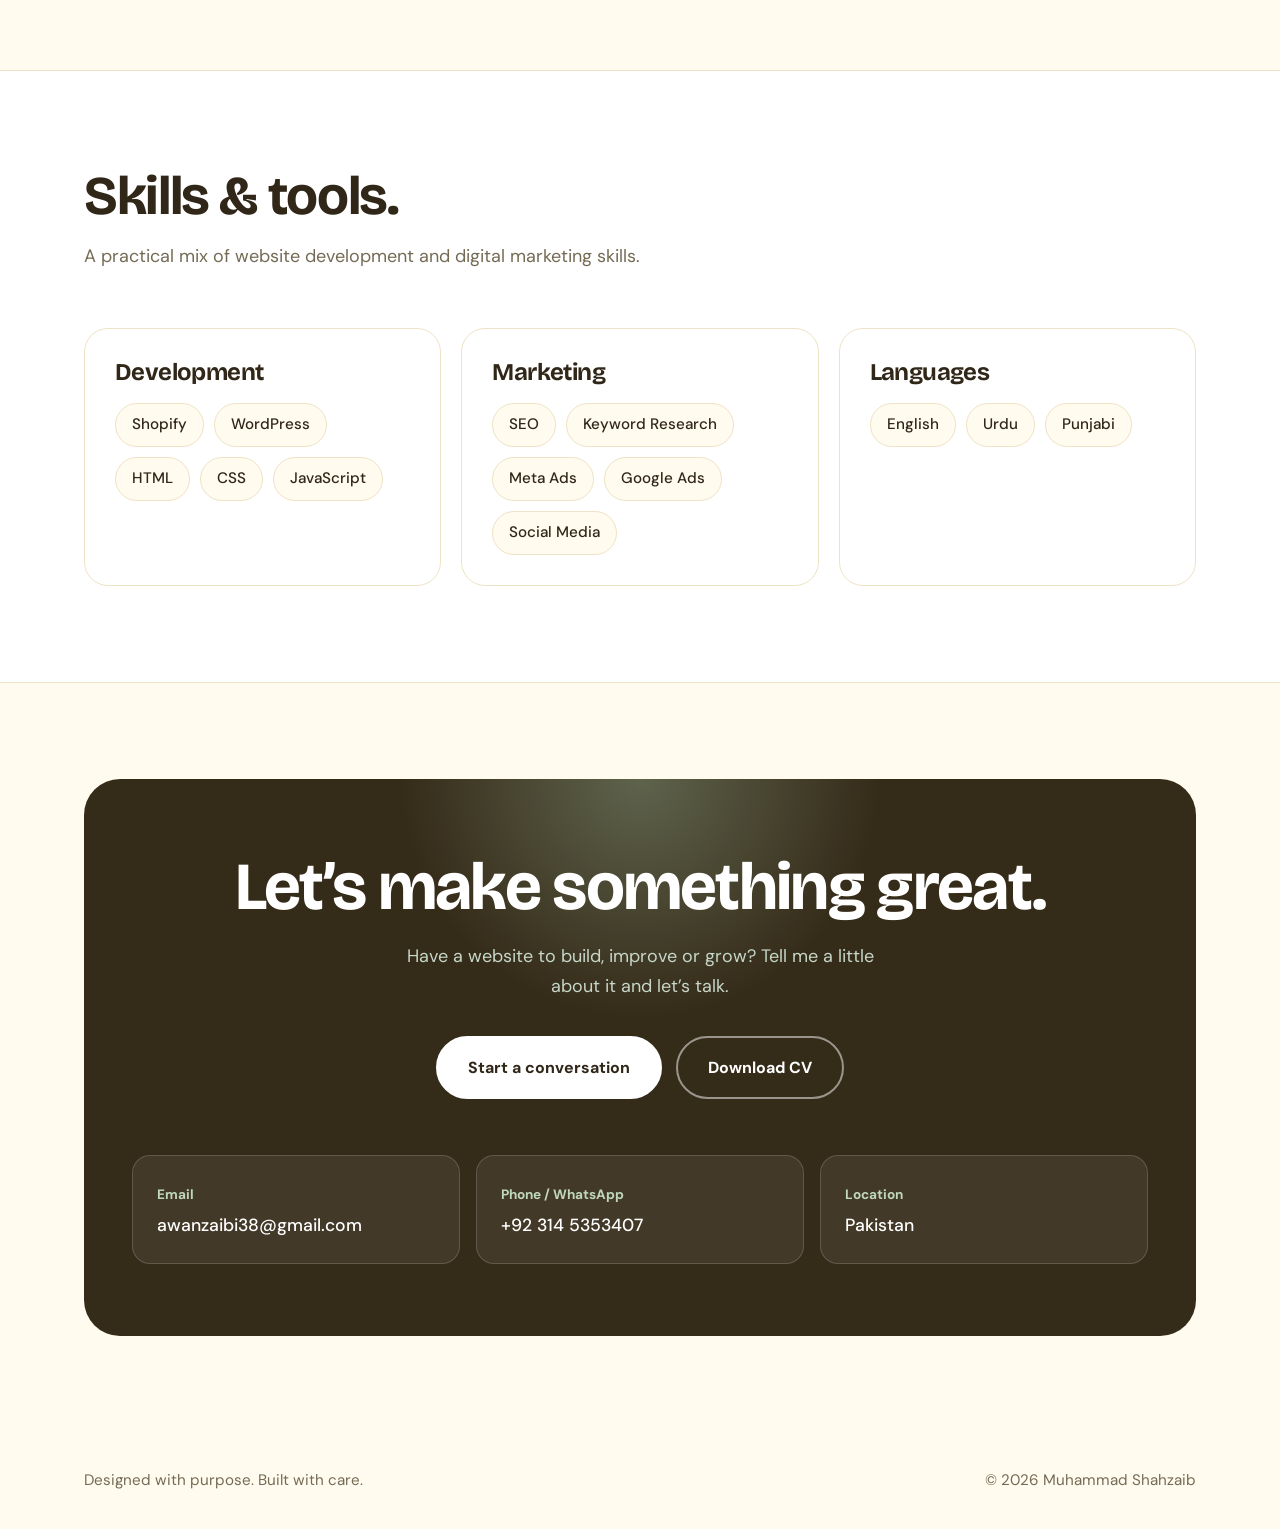
==== commit f1193cf4: "Update index.html" ====
--- a/index.html
+++ b/index.html
@@ -270,7 +270,37 @@
     <p class="lead">I’m Muhammad Shahzaib — I design and build refined Shopify stores, WordPress websites and responsive digital experiences that help businesses move forward.</p>
     <div class="row"><a class="btn p" href="#work">Explore my work</a><a class="btn o" href="#contact">Let’s talk about your project</a></div>
   </div>
- v
+ <div class="bento" aria-label="Professional profile">
+
+  <figure class="tile a">
+    <img alt="Muhammad Shahzaib" src="data:image/jpeg;base64/YOUR_EXISTING_IMAGE_CODE">
+    <figcaption>
+      <b>Muhammad Shahzaib</b>
+      Website Developer
+    </figcaption>
+  </figure>
+
+  <div class="tile">
+    <b>Shopify</b>
+    <span>E-commerce Development & Customisation</span>
+  </div>
+
+  <div class="tile">
+    <b>WordPress</b>
+    <span>Professional Business Websites</span>
+  </div>
+
+  <div class="tile">
+    <b>Digital Marketing</b>
+    <span>SEO · Google Ads · Meta Ads · Social Media</span>
+  </div>
+
+  <div class="tile d">
+    <b>Digital Experiences That Matter</b>
+    <span>Website Design · Development · Digital Marketing</span>
+  </div>
+
+</div>
 
   <div class="tile d" style="grid-column:span 2">
     <b>Digital Experiences That Matter</b>
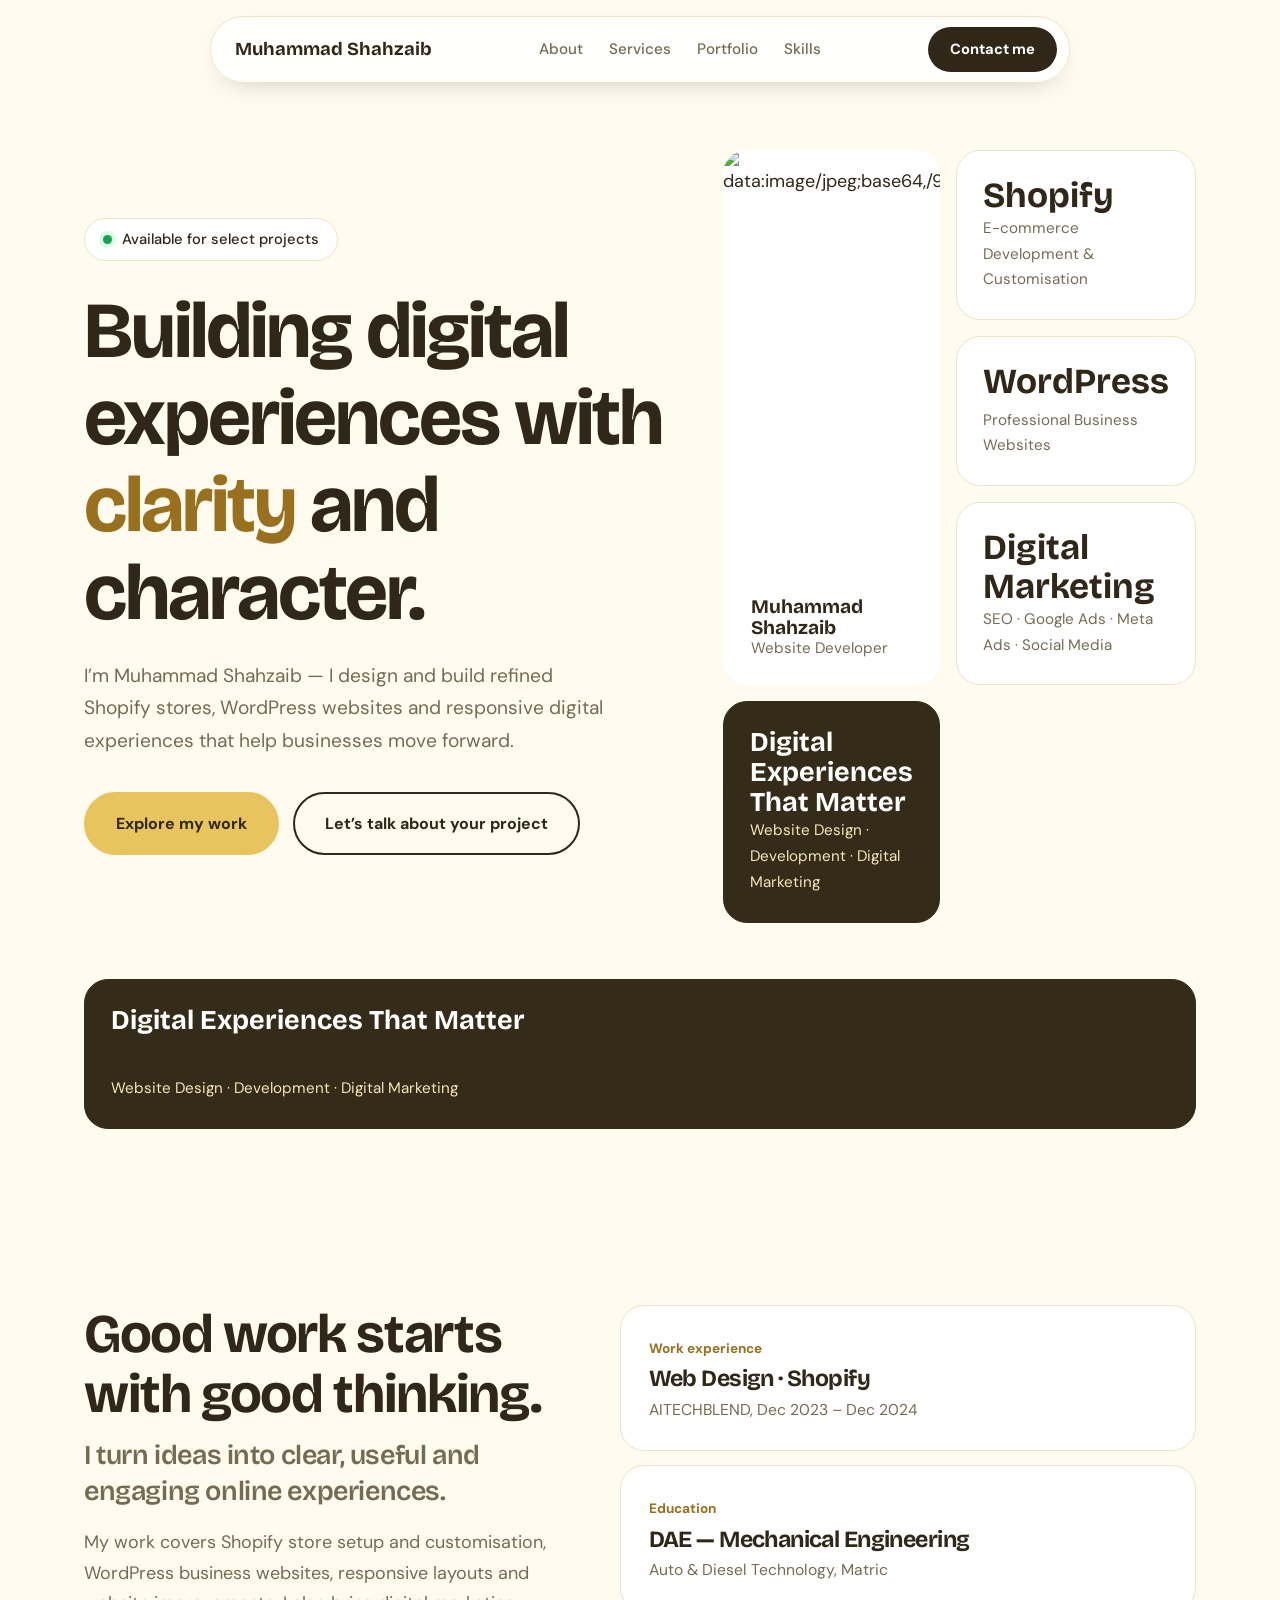
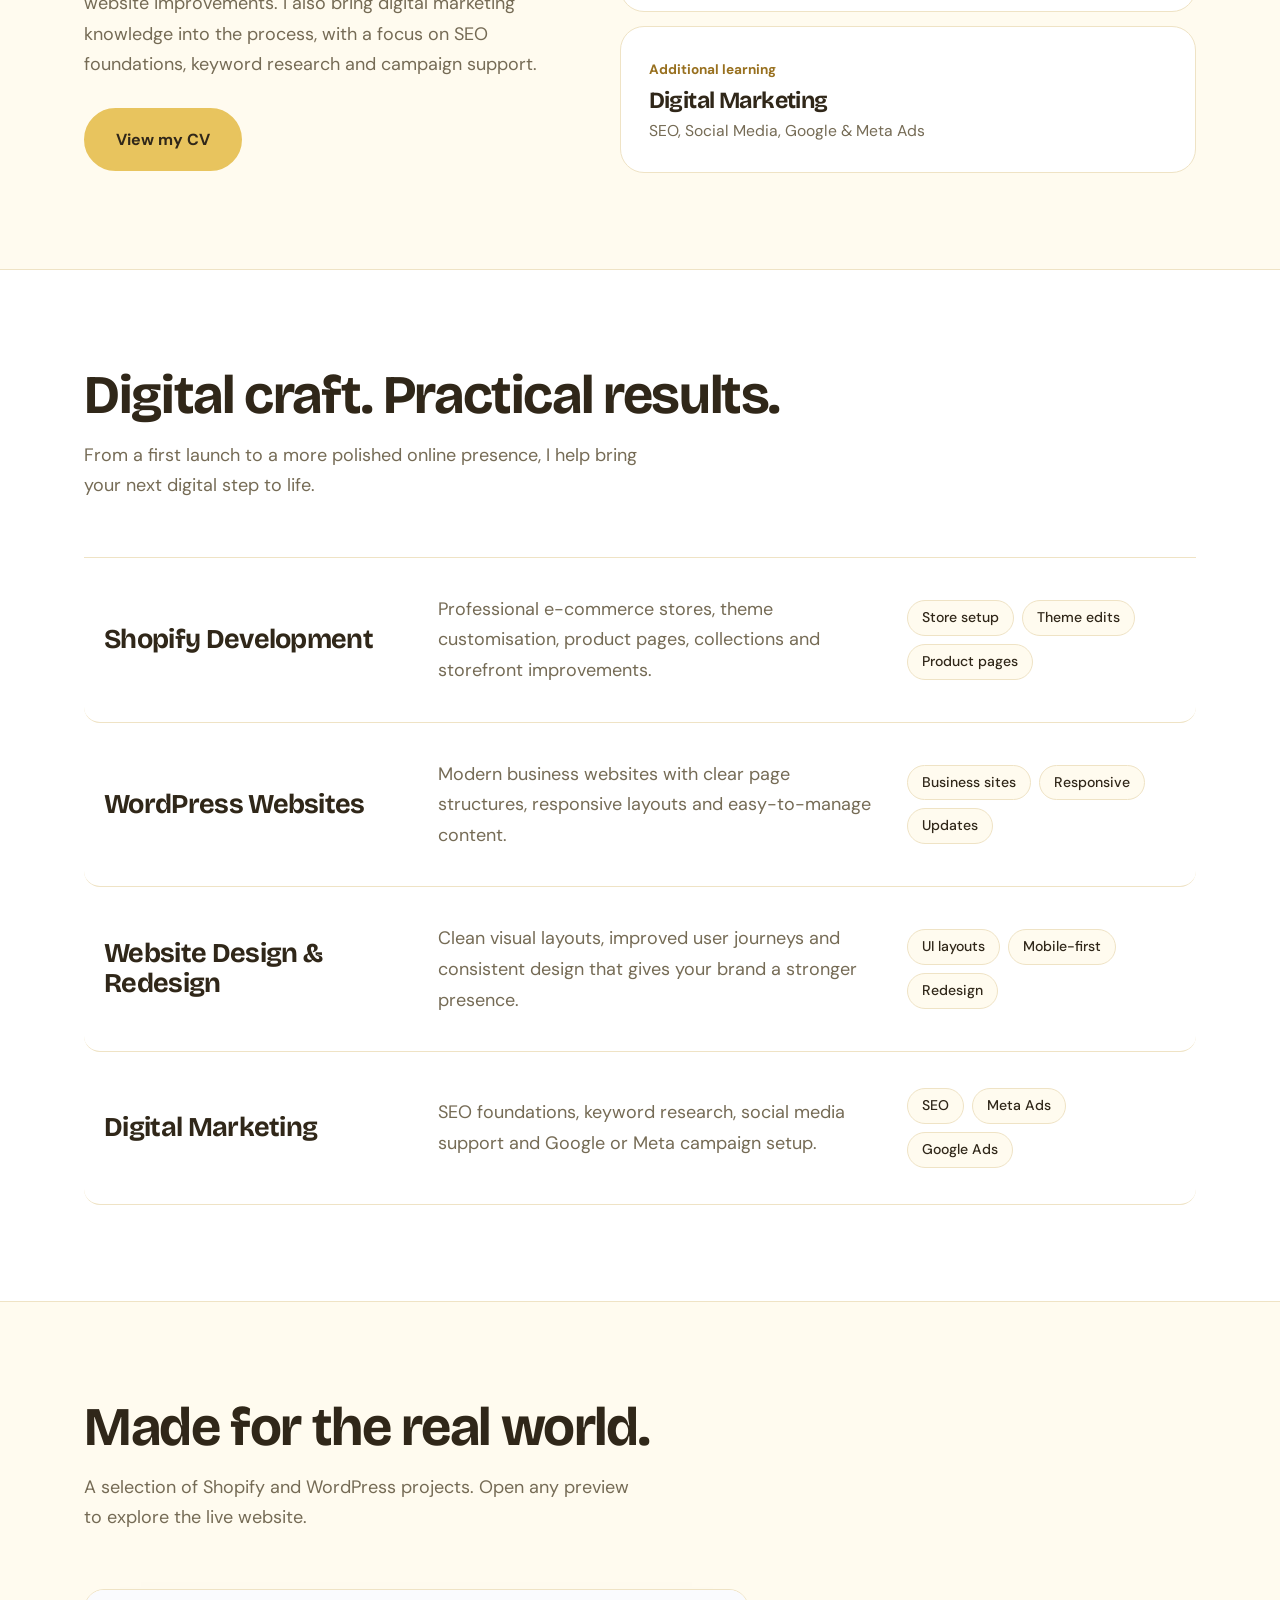
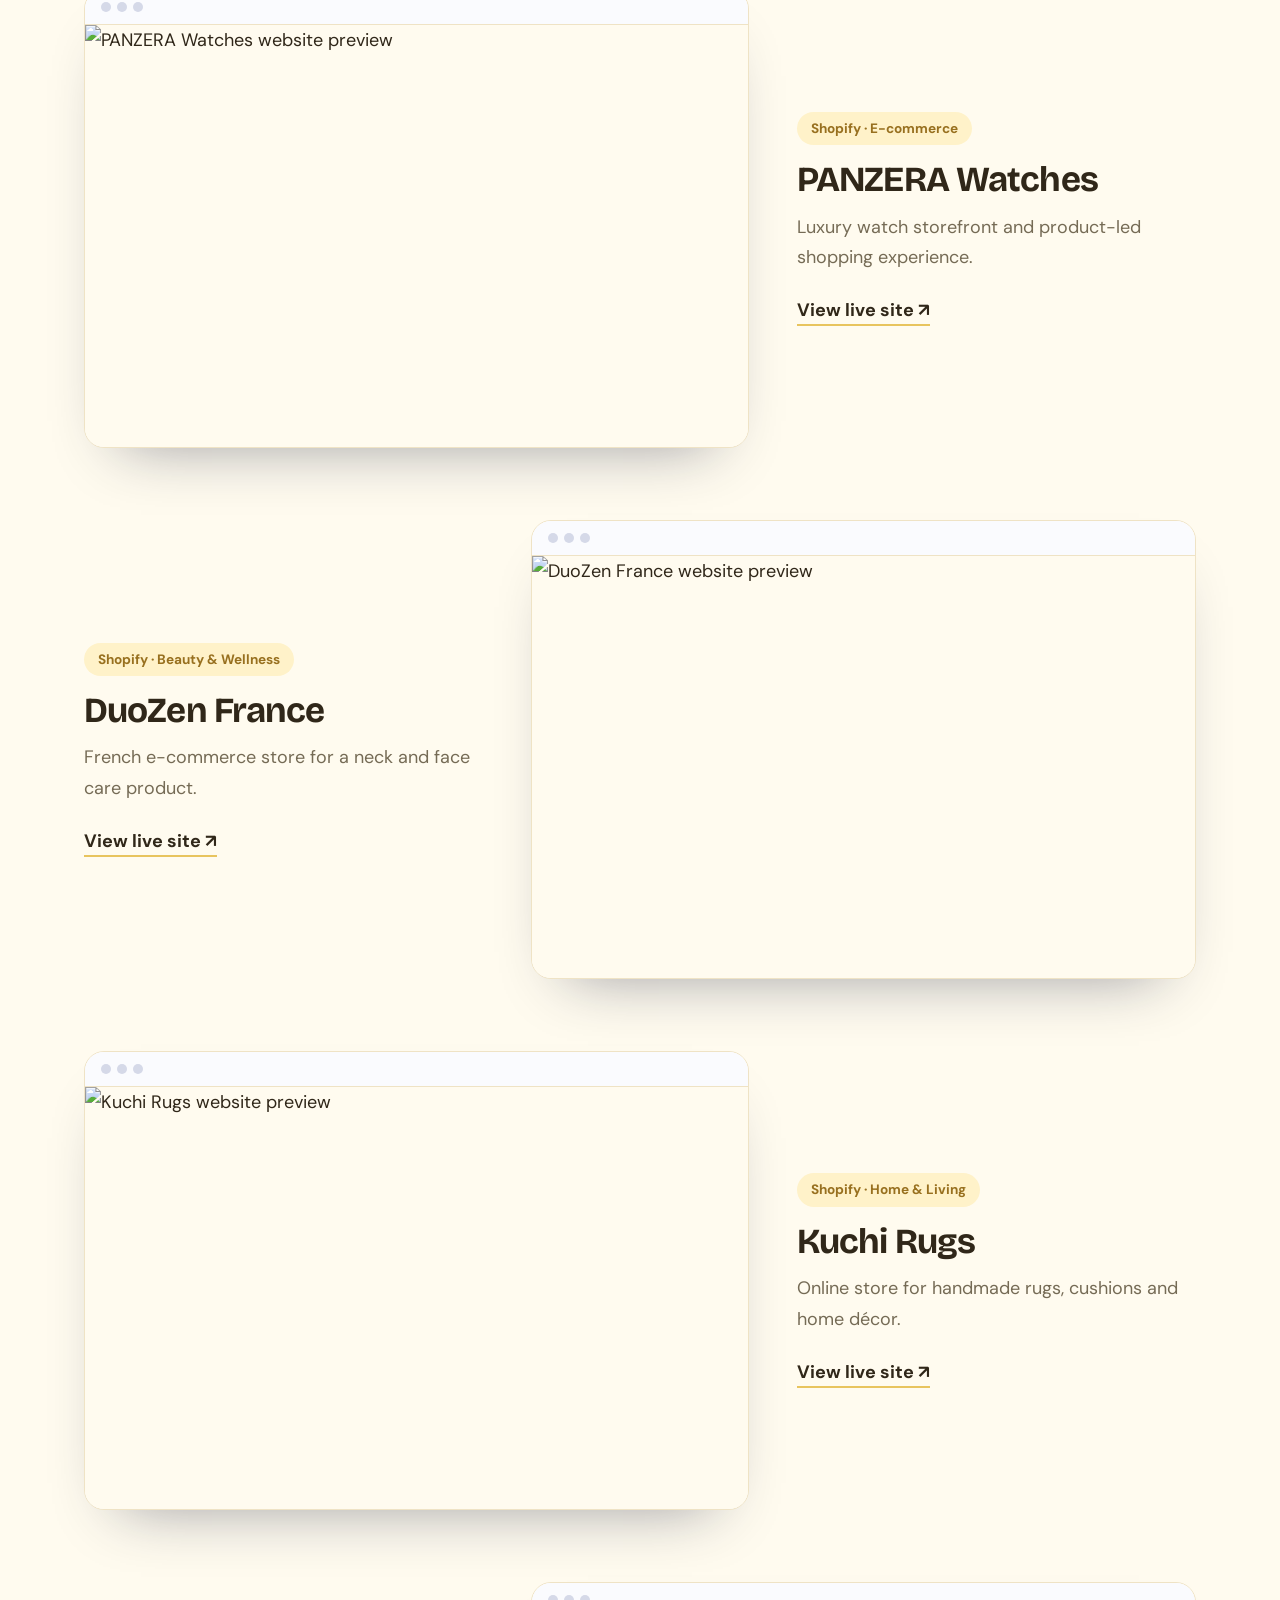
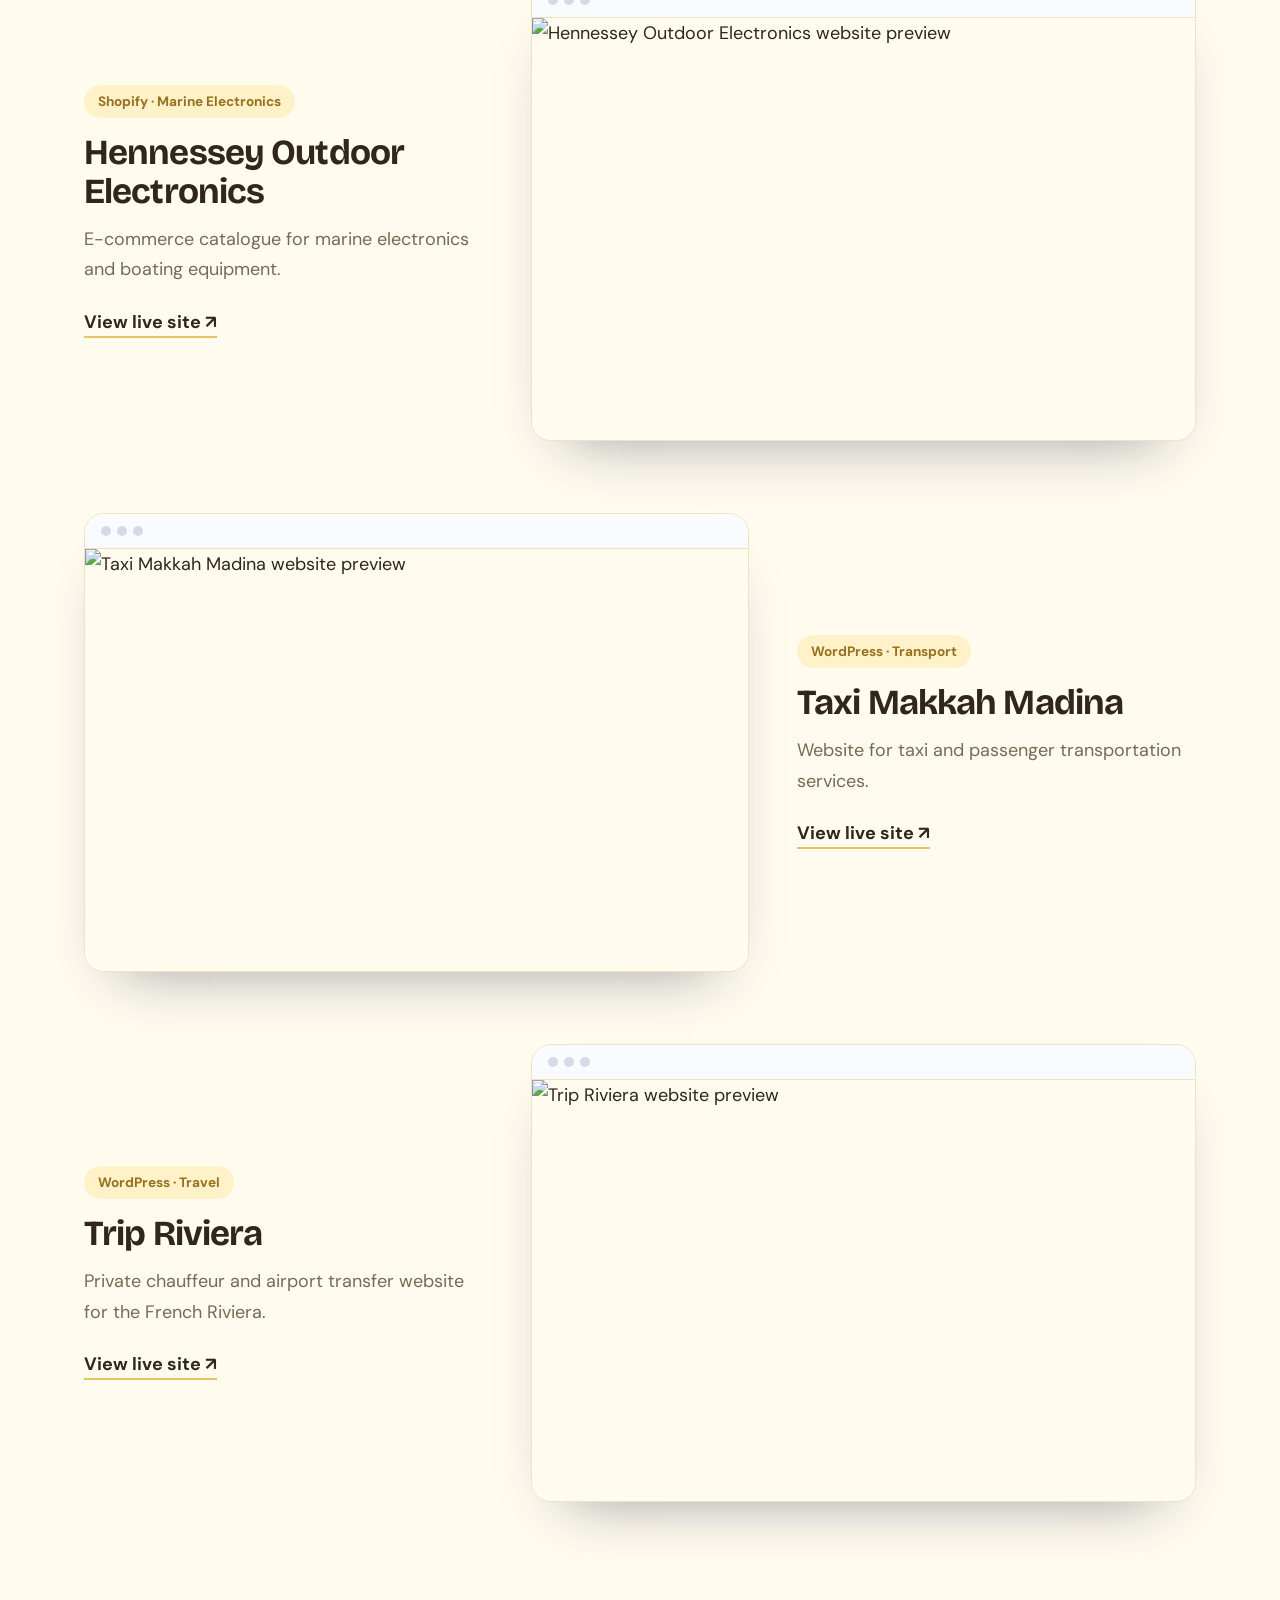
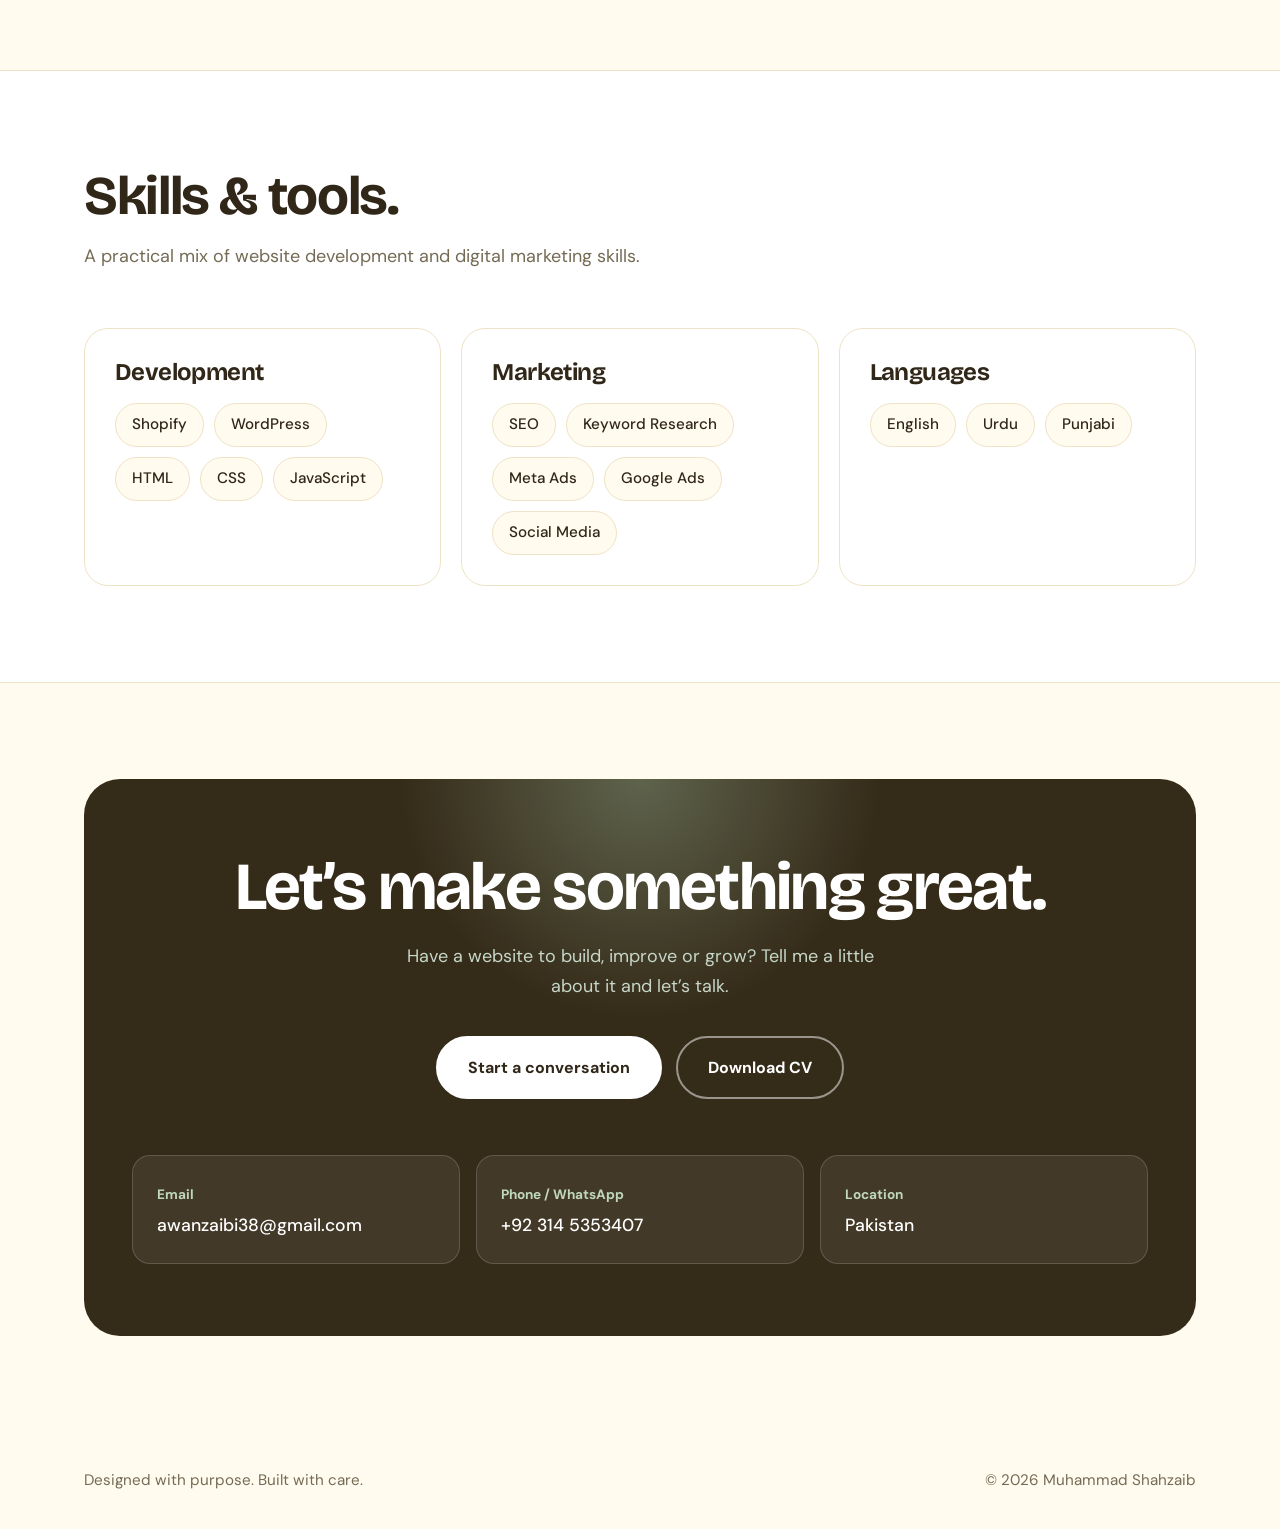
==== commit ff39fffd: "Update index.html" ====
--- a/index.html
+++ b/index.html
@@ -273,7 +273,7 @@
  <div class="bento" aria-label="Professional profile">
 
   <figure class="tile a">
-    <img alt="Muhammad Shahzaib" src="data:image/jpeg;base64/YOUR_EXISTING_IMAGE_CODE">
+    <img alt="[data-uri]">
     <figcaption>
       <b>Muhammad Shahzaib</b>
       Website Developer
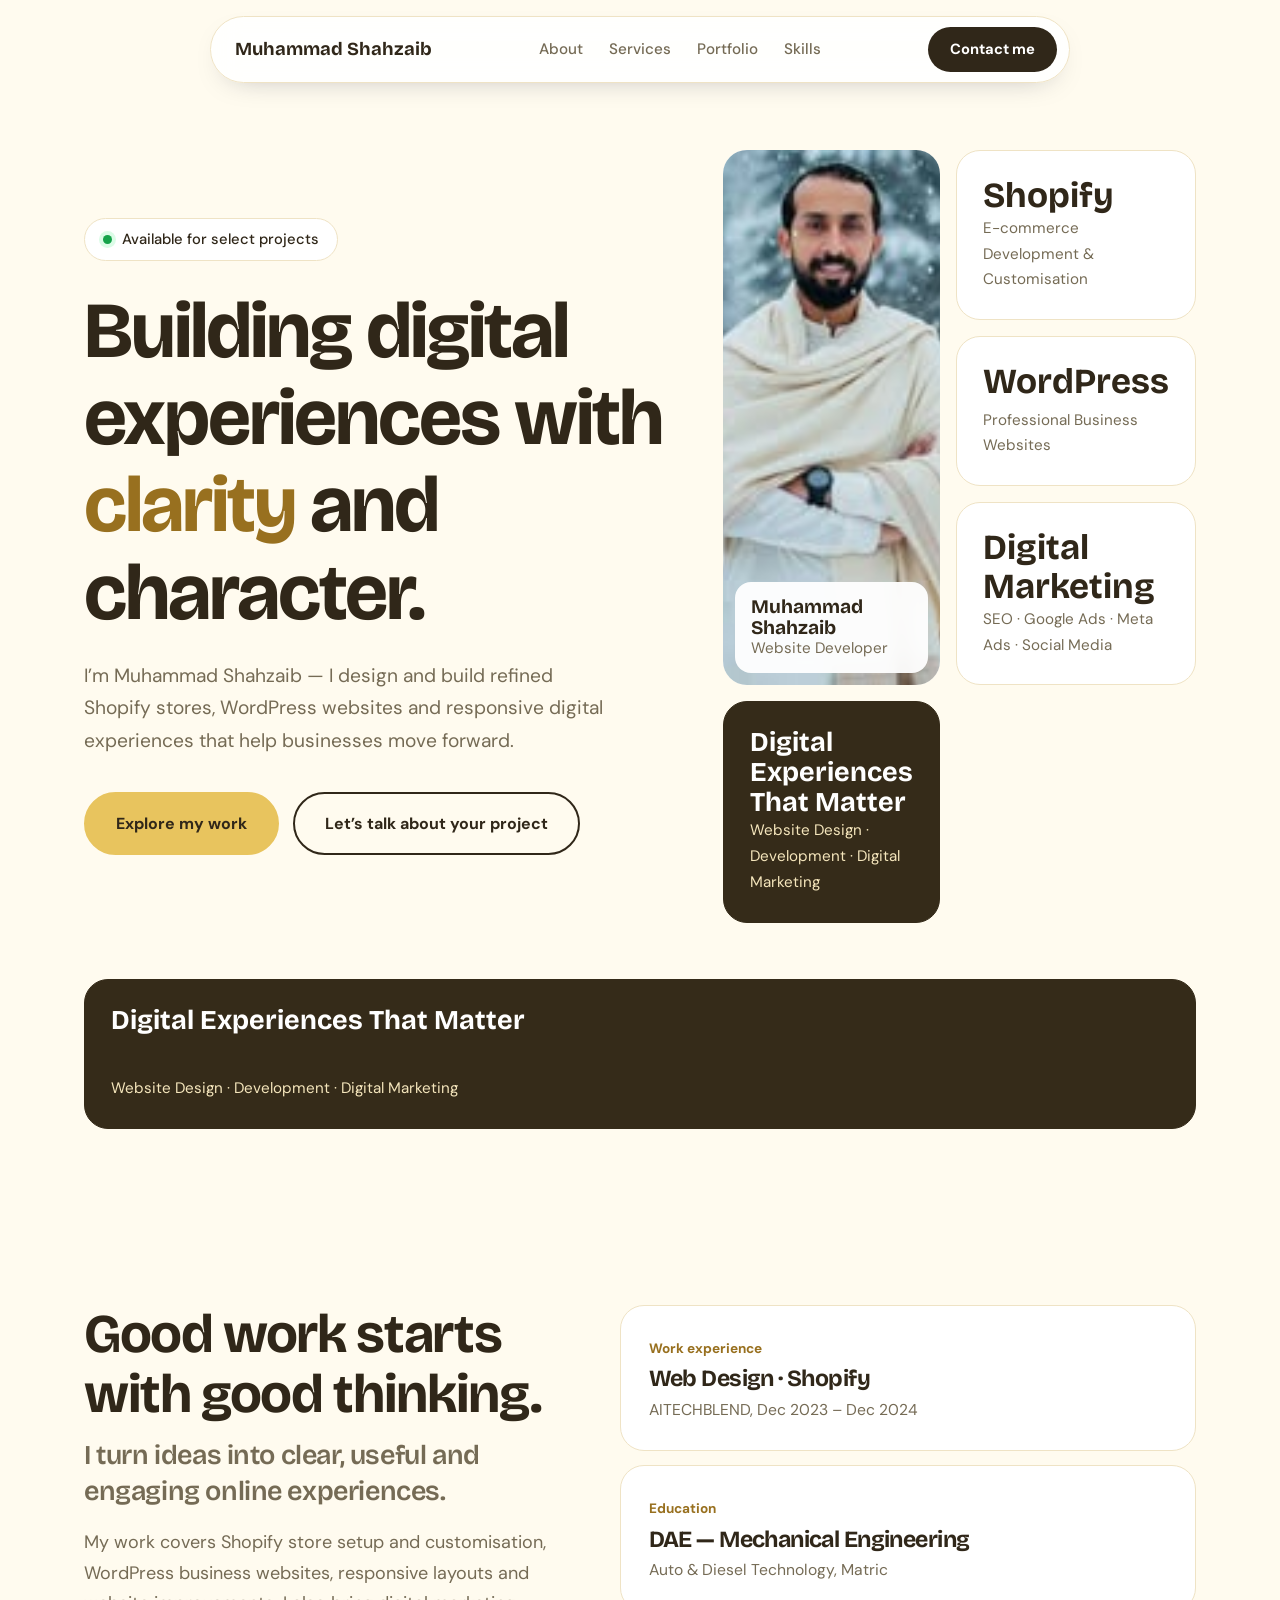
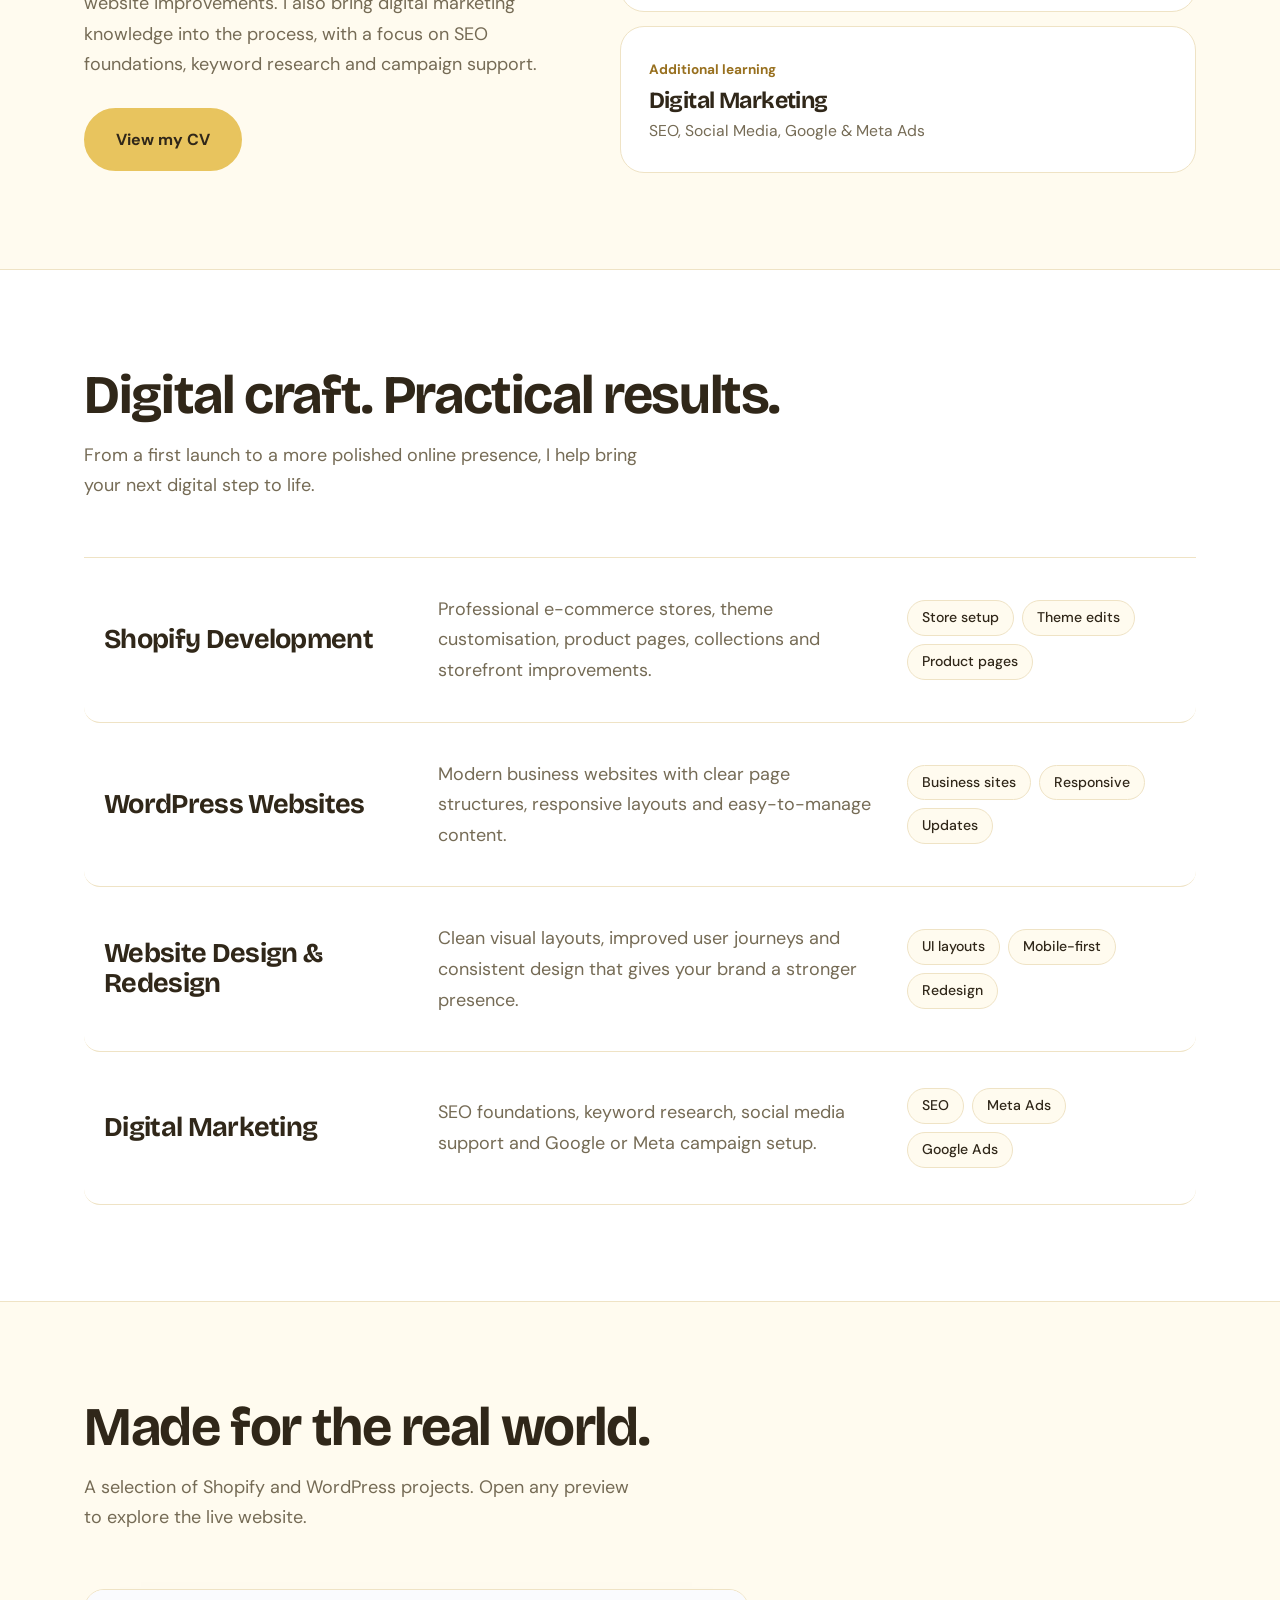
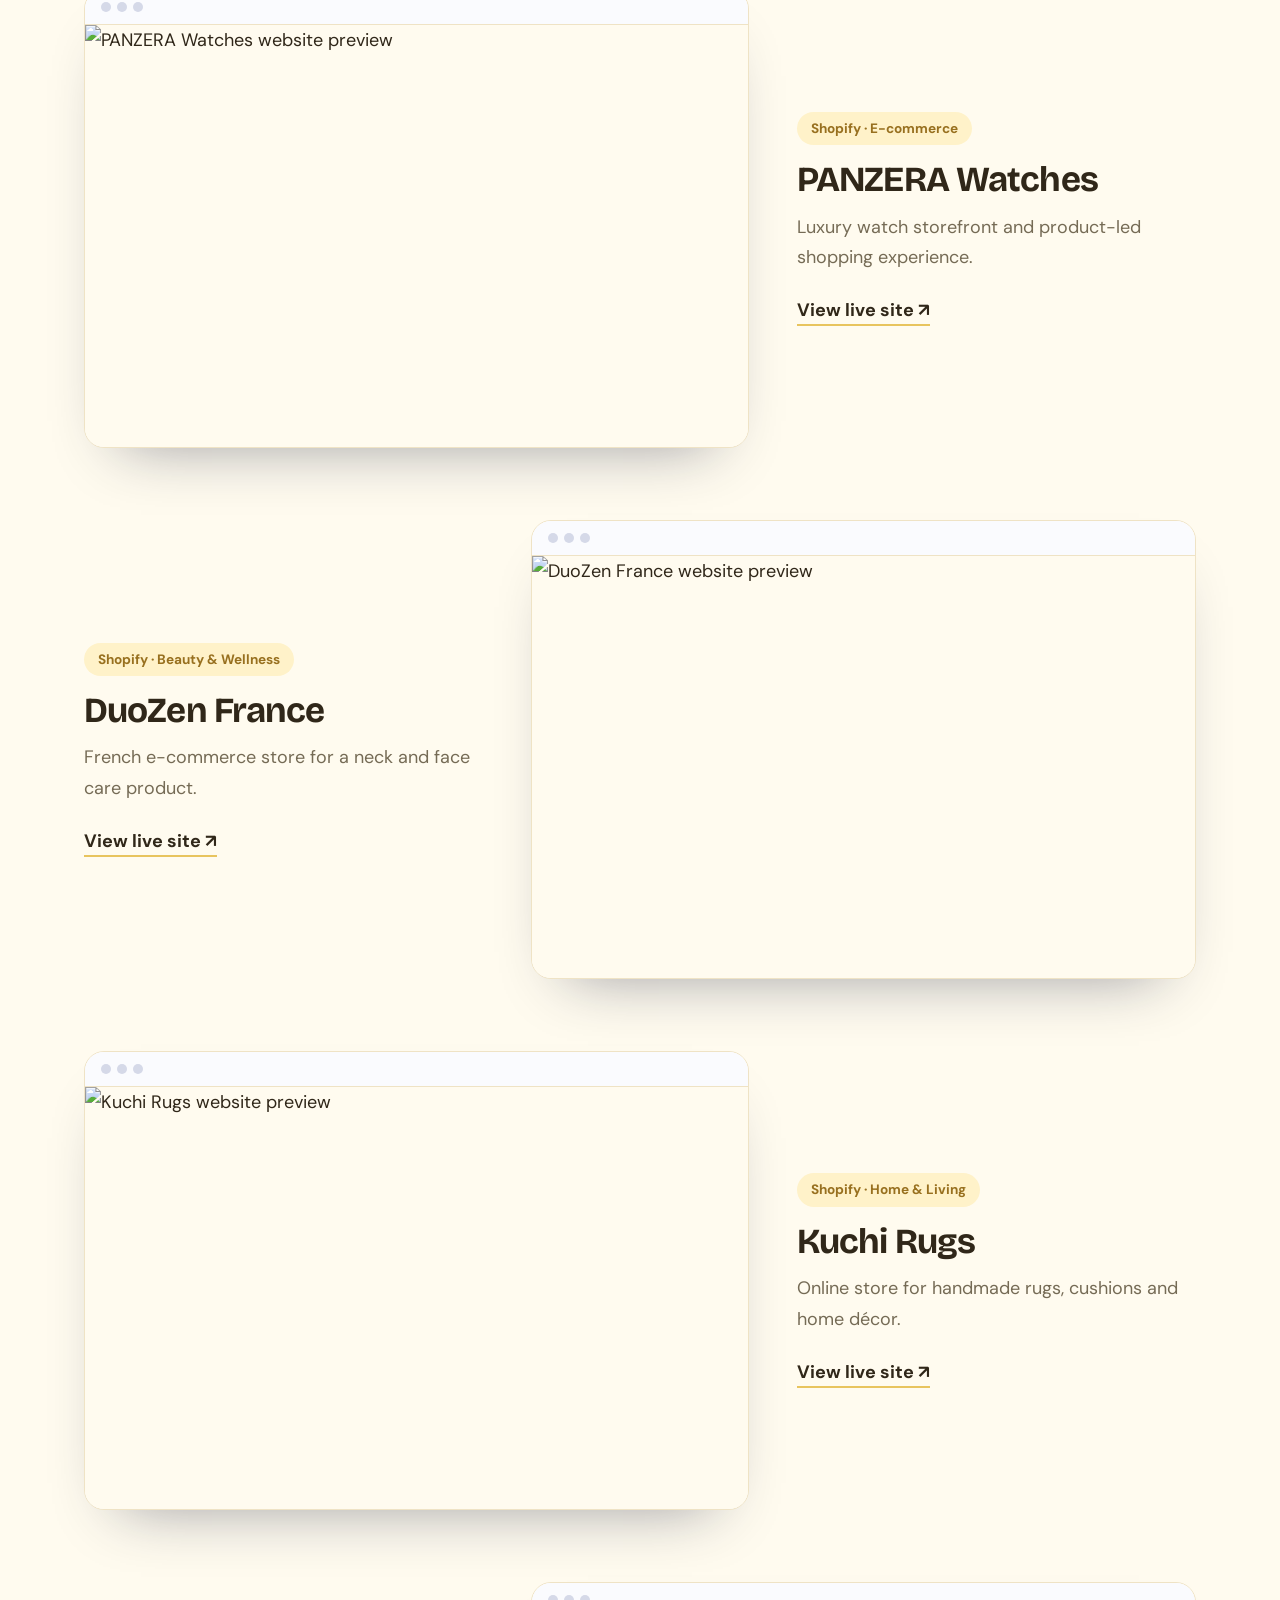
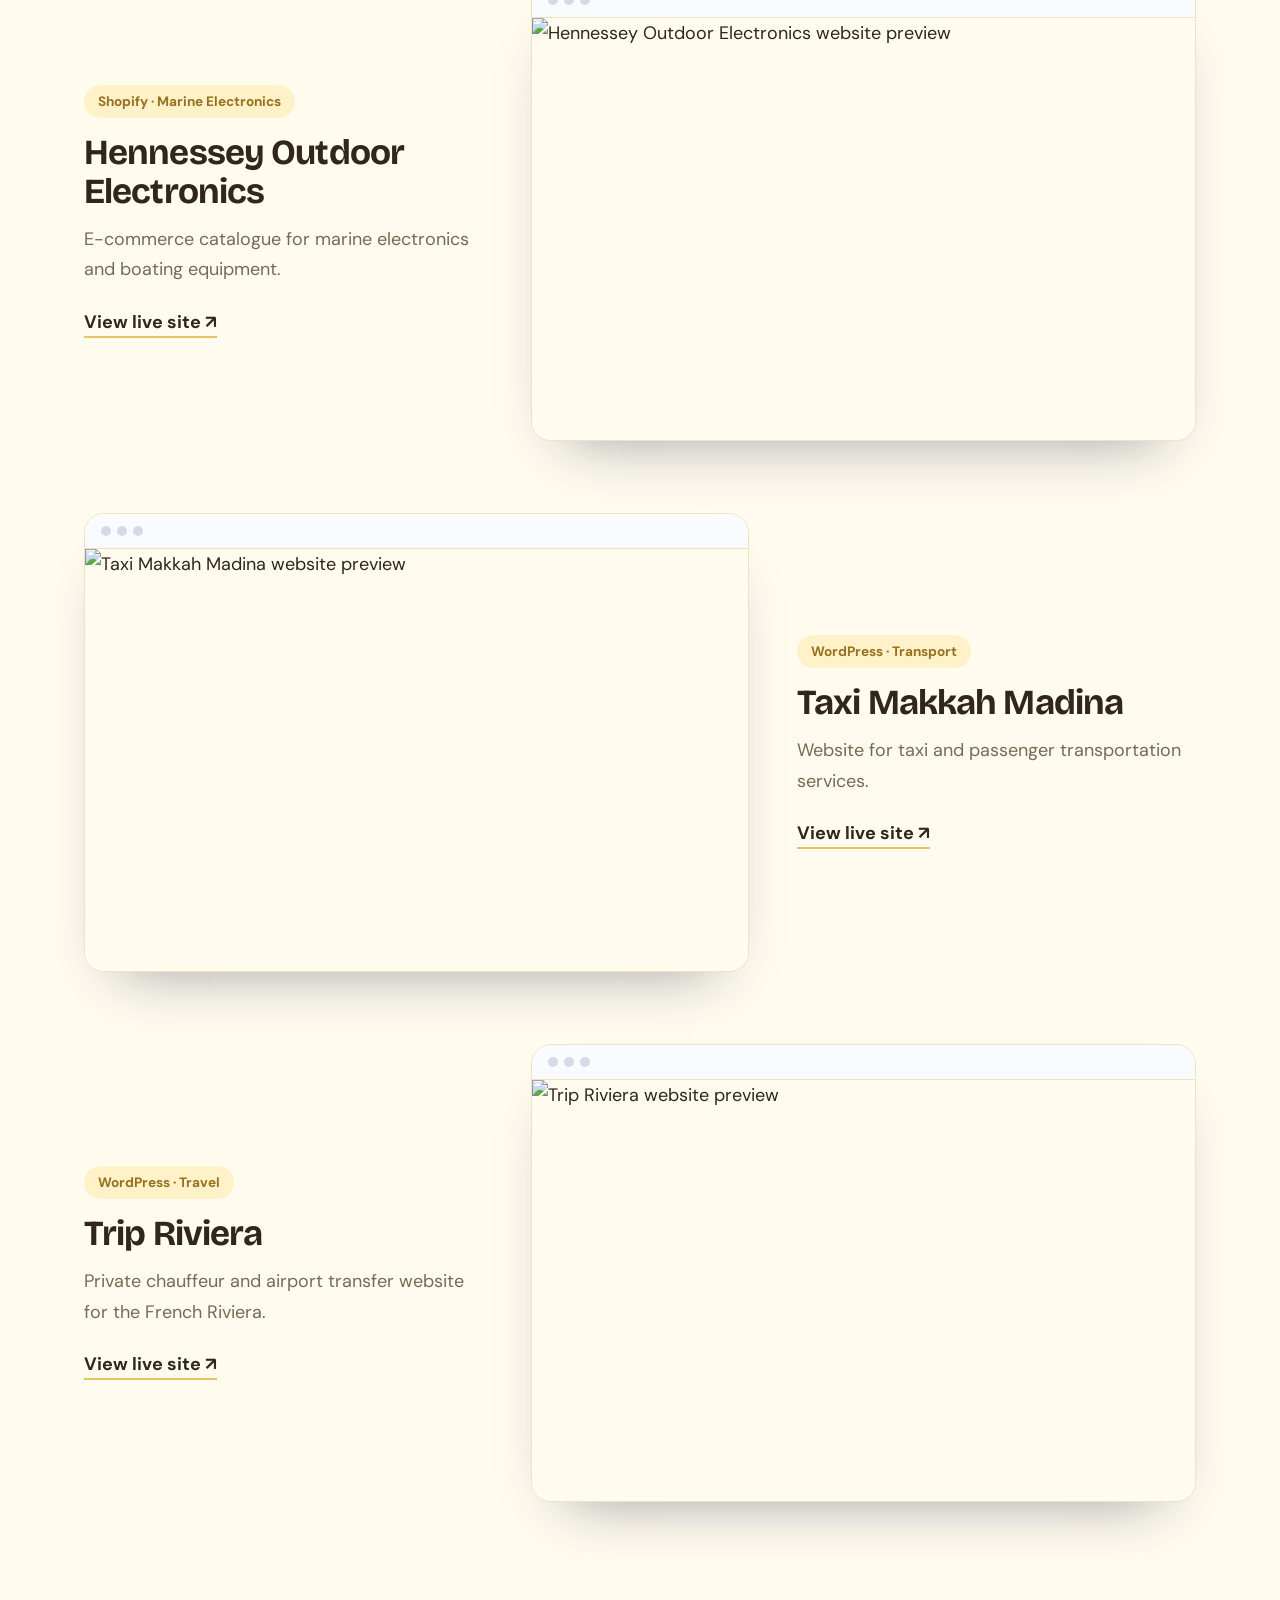
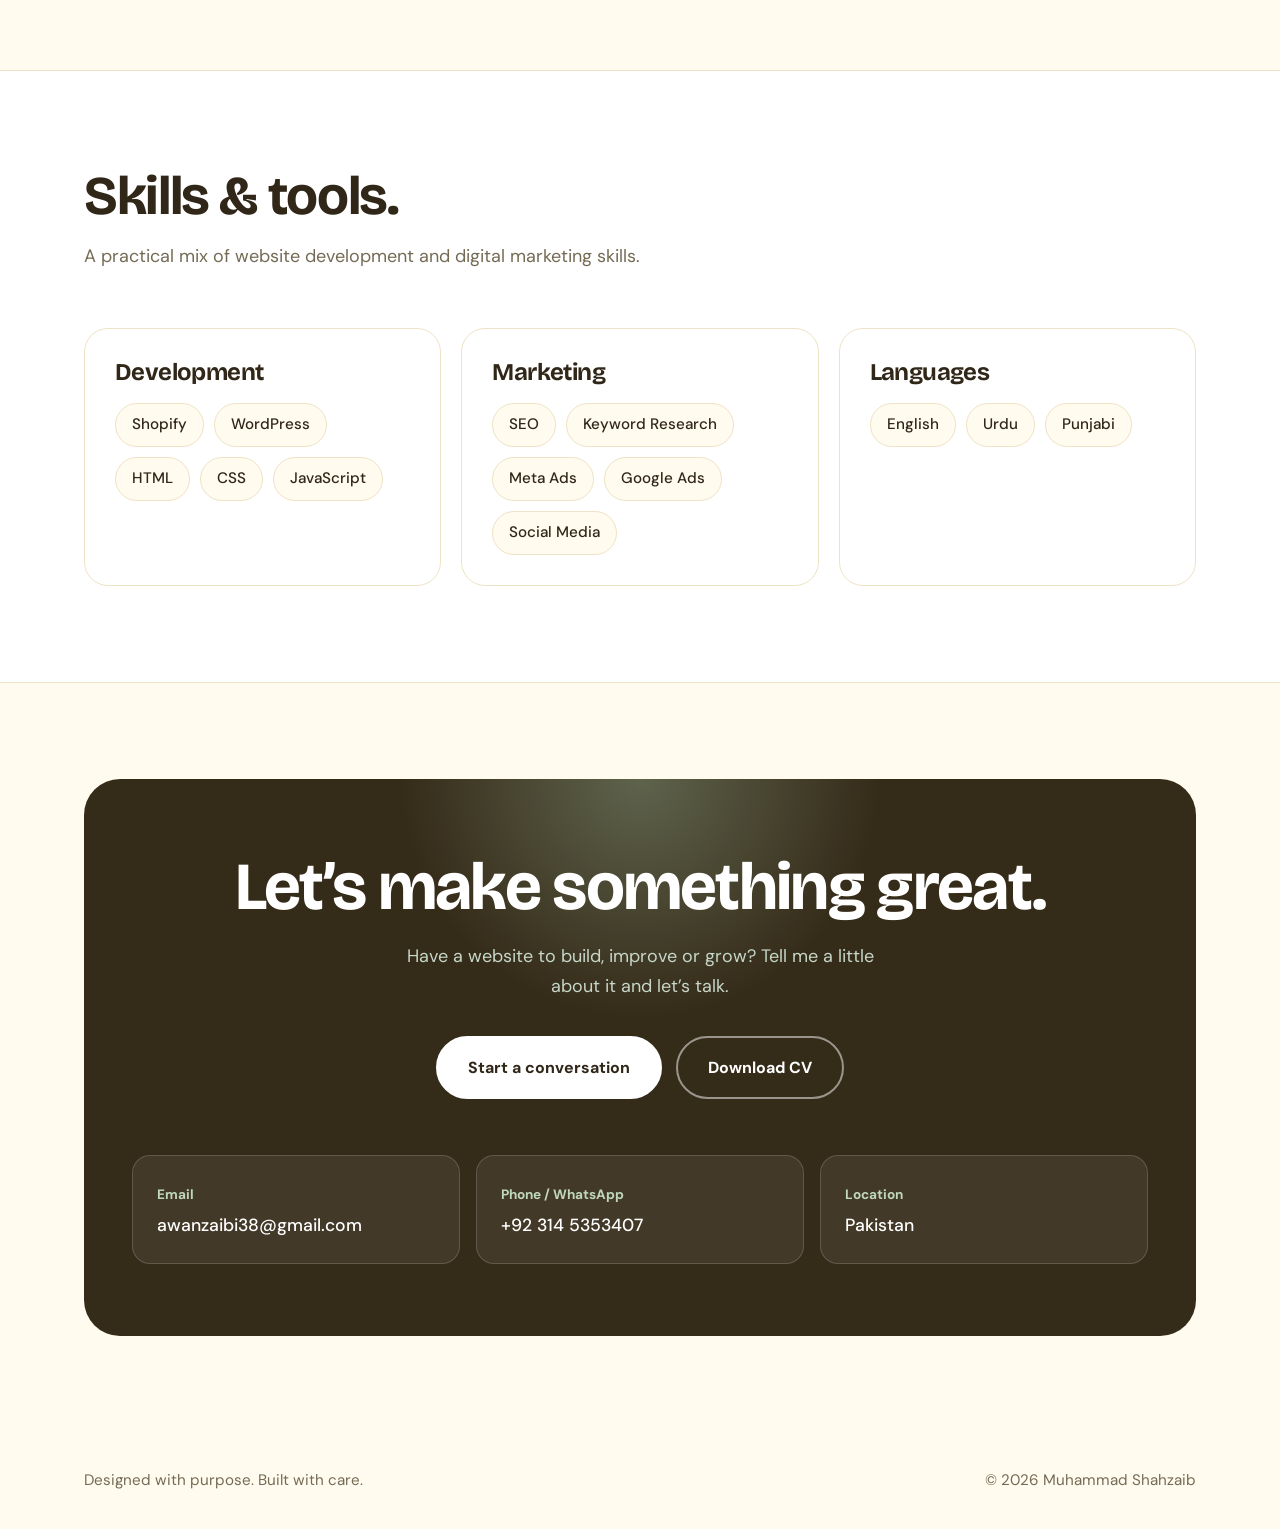
==== commit 167ea1e6: "Update index.html" ====
--- a/index.html
+++ b/index.html
@@ -273,7 +273,7 @@
  <div class="bento" aria-label="Professional profile">
 
   <figure class="tile a">
-    <img alt="[data-uri]">
+    <img alt="Muhammad Shahzaib" src="[data-uri]">
     <figcaption>
       <b>Muhammad Shahzaib</b>
       Website Developer
